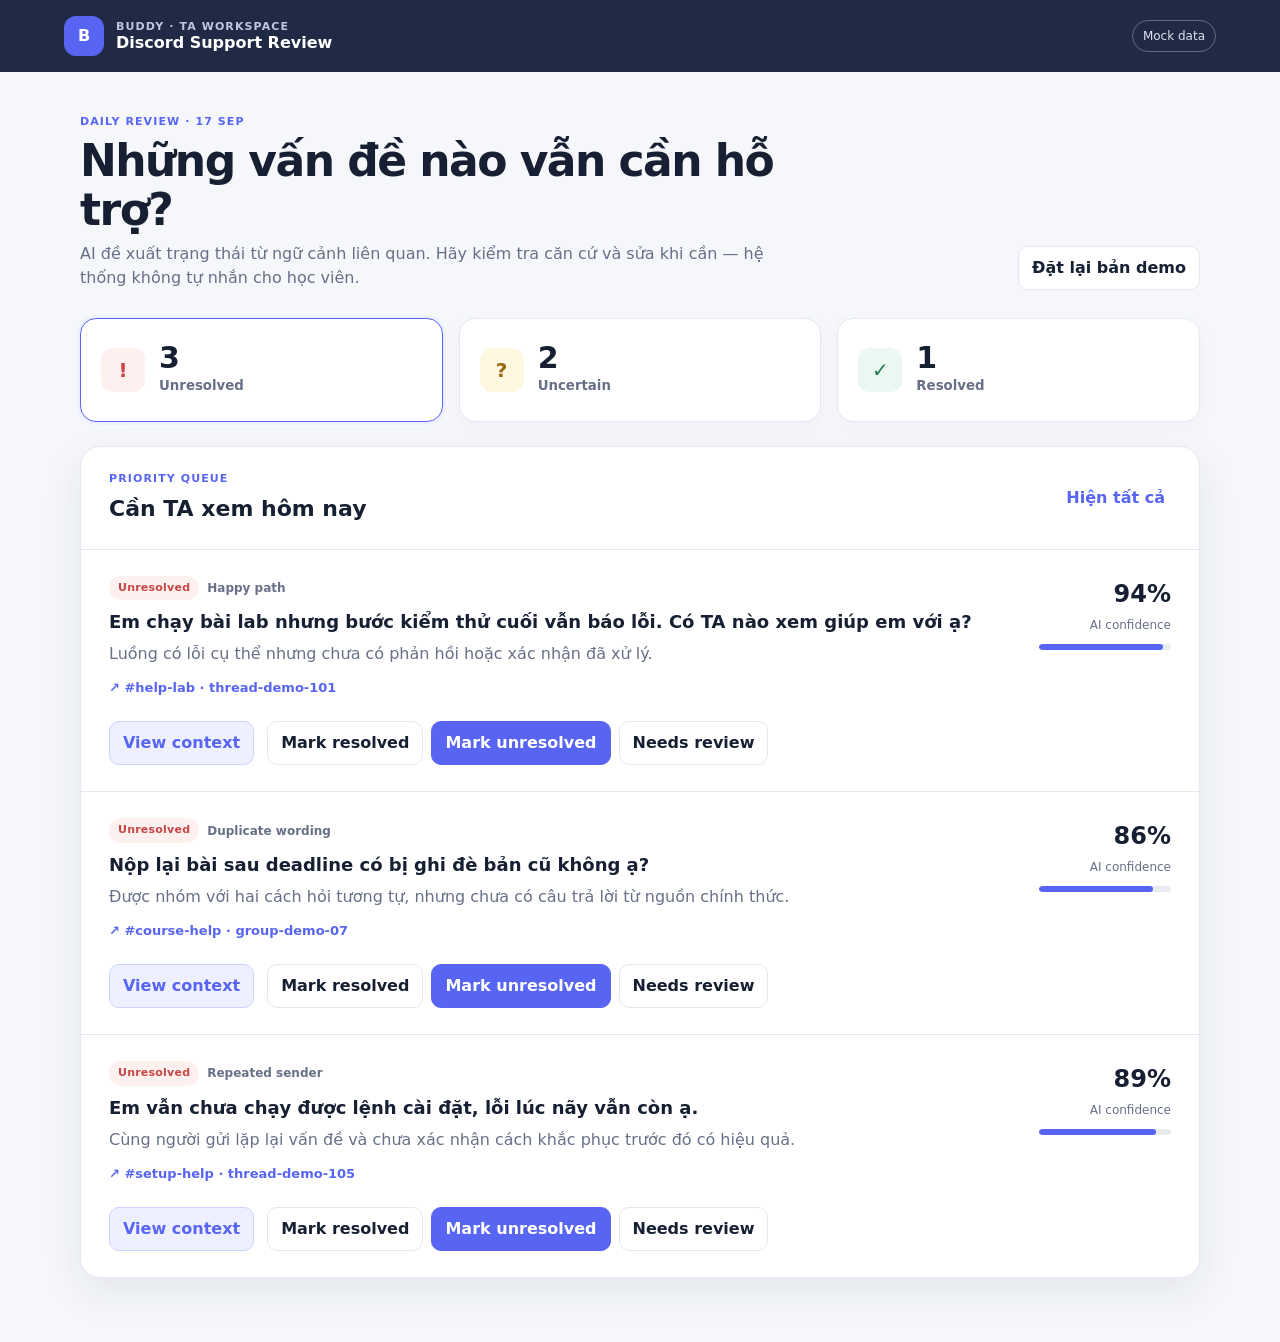
==== codebase/prototype/index.html @ 5cb0450c "feat: add Vietnamese CP1 docs and clickable CP2 prototype" ====
<!doctype html>
<html lang="vi">
<head>
  <meta charset="utf-8">
  <meta name="viewport" content="width=device-width, initial-scale=1">
  <meta name="description" content="Clickable CP2 mock for TA Discord support review using synthetic data only.">
  <title>Discord Support Review</title>
  <link rel="stylesheet" href="style.css">
</head>
<body>
  <header class="topbar">
    <div class="brand-mark" aria-hidden="true">B</div>
    <div class="brand-copy">
      <span class="eyebrow">Buddy · TA workspace</span>
      <strong>Discord Support Review</strong>
    </div>
    <div class="mock-badge">Mock data</div>
  </header>

  <main class="page-shell">
    <section class="hero" aria-labelledby="page-title">
      <div>
        <p class="eyebrow">Daily review · 17 Sep</p>
        <h1 id="page-title">Những vấn đề nào vẫn cần hỗ trợ?</h1>
        <p class="helper">AI đề xuất trạng thái từ ngữ cảnh liên quan. Hãy kiểm tra căn cứ và sửa khi cần — hệ thống không tự nhắn cho học viên.</p>
      </div>
      <button class="secondary-button" id="reset-button" type="button">Đặt lại bản demo</button>
    </section>

    <section class="summary-grid" aria-label="Status summary">
      <button class="summary-card unresolved active" type="button" data-filter="unresolved" aria-pressed="true">
        <span class="summary-icon" aria-hidden="true">!</span>
        <span><strong id="unresolved-count">0</strong><small>Unresolved</small></span>
      </button>
      <button class="summary-card uncertain" type="button" data-filter="uncertain" aria-pressed="false">
        <span class="summary-icon" aria-hidden="true">?</span>
        <span><strong id="uncertain-count">0</strong><small>Uncertain</small></span>
      </button>
      <button class="summary-card resolved" type="button" data-filter="resolved" aria-pressed="false">
        <span class="summary-icon" aria-hidden="true">✓</span>
        <span><strong id="resolved-count">0</strong><small>Resolved</small></span>
      </button>
    </section>

    <section class="review-panel" aria-labelledby="review-title">
      <div class="panel-heading">
        <div>
          <p class="eyebrow">Priority queue</p>
          <h2 id="review-title">Cần TA xem hôm nay</h2>
        </div>
        <button class="text-button" id="show-all-button" type="button">Hiện tất cả</button>
      </div>
      <div id="question-list" class="question-list" aria-live="polite"></div>
      <div id="empty-state" class="empty-state" hidden>
        <span aria-hidden="true">✓</span>
        <h3>Không có mục nào ở trạng thái này</h3>
        <p>Chọn “Hiện tất cả” để xem toàn bộ bản demo.</p>
      </div>
    </section>
  </main>

  <div class="toast" id="toast" role="status" aria-live="polite"></div>

  <dialog id="context-dialog" aria-labelledby="dialog-title">
    <div class="dialog-header">
      <div>
        <p class="eyebrow">Related context · synthetic</p>
        <h2 id="dialog-title">Ngữ cảnh liên quan</h2>
      </div>
      <button class="icon-button" id="close-dialog" type="button" aria-label="Đóng">×</button>
    </div>
    <div id="dialog-content"></div>
    <div class="dialog-footer">
      <p>Chỉ mở luồng gốc để TA phản hồi thủ công.</p>
      <button class="primary-button" id="open-source-button" type="button">Mở luồng gốc (demo)</button>
    </div>
  </dialog>

  <script src="script.js"></script>
</body>
</html>
---- codebase/prototype/style.css ----
:root {
  color-scheme: light;
  --ink: #172033;
  --muted: #687087;
  --line: #e5e8f0;
  --surface: #ffffff;
  --canvas: #f5f7fb;
  --navy: #202a44;
  --indigo: #5865f2;
  --indigo-soft: #eef0ff;
  --red: #c74646;
  --red-soft: #fff0f0;
  --amber: #9a6814;
  --amber-soft: #fff7df;
  --green: #237a57;
  --green-soft: #eaf8f1;
  --shadow: 0 14px 40px rgba(31, 42, 68, 0.08);
}

* { box-sizing: border-box; }

body {
  margin: 0;
  min-width: 320px;
  background: var(--canvas);
  color: var(--ink);
  font-family: Inter, ui-sans-serif, system-ui, -apple-system, BlinkMacSystemFont, "Segoe UI", sans-serif;
  line-height: 1.5;
}

button { font: inherit; }
button:focus-visible, a:focus-visible { outline: 3px solid rgba(88, 101, 242, 0.35); outline-offset: 2px; }

.topbar {
  min-height: 72px;
  display: flex;
  align-items: center;
  gap: 12px;
  padding: 0 5vw;
  color: white;
  background: var(--navy);
}

.brand-mark {
  display: grid;
  place-items: center;
  width: 40px;
  height: 40px;
  border-radius: 12px;
  background: var(--indigo);
  font-weight: 800;
}

.brand-copy { display: flex; flex-direction: column; line-height: 1.2; }
.brand-copy .eyebrow { color: #bfc6df; }
.mock-badge { margin-left: auto; padding: 6px 10px; border: 1px solid #606a87; border-radius: 999px; color: #dfe3f2; font-size: 12px; }

.page-shell { width: min(1120px, 90vw); margin: 0 auto; padding: 42px 0 64px; }
.hero { display: flex; justify-content: space-between; align-items: flex-end; gap: 24px; margin-bottom: 28px; }
.hero h1 { max-width: 720px; margin: 5px 0 8px; font-size: clamp(28px, 4vw, 44px); line-height: 1.12; letter-spacing: -0.035em; }
.helper { max-width: 720px; margin: 0; color: var(--muted); }
.eyebrow { margin: 0; color: var(--indigo); font-size: 11px; font-weight: 800; letter-spacing: 0.1em; text-transform: uppercase; }

.summary-grid { display: grid; grid-template-columns: repeat(3, 1fr); gap: 16px; margin-bottom: 24px; }
.summary-card {
  display: flex;
  align-items: center;
  gap: 14px;
  min-height: 104px;
  padding: 20px;
  border: 1px solid var(--line);
  border-radius: 16px;
  background: var(--surface);
  color: var(--ink);
  text-align: left;
  cursor: pointer;
  box-shadow: 0 4px 18px rgba(31, 42, 68, 0.03);
  transition: transform 160ms ease, box-shadow 160ms ease, border-color 160ms ease;
}
.summary-card:hover { transform: translateY(-2px); box-shadow: var(--shadow); }
.summary-card.active { border-color: var(--indigo); box-shadow: 0 0 0 3px var(--indigo-soft); }
.summary-card strong { display: block; font-size: 30px; line-height: 1; }
.summary-card small { color: var(--muted); font-weight: 700; }
.summary-icon { display: grid; place-items: center; width: 44px; height: 44px; border-radius: 12px; font-size: 20px; font-weight: 900; }
.unresolved .summary-icon { color: var(--red); background: var(--red-soft); }
.uncertain .summary-icon { color: var(--amber); background: var(--amber-soft); }
.resolved .summary-icon { color: var(--green); background: var(--green-soft); }

.review-panel { overflow: hidden; border: 1px solid var(--line); border-radius: 20px; background: var(--surface); box-shadow: var(--shadow); }
.panel-heading { display: flex; justify-content: space-between; align-items: center; padding: 24px 28px; border-bottom: 1px solid var(--line); }
.panel-heading h2 { margin: 4px 0 0; font-size: 22px; }
.text-button { border: 0; background: transparent; color: var(--indigo); font-weight: 750; cursor: pointer; }
.question-list { display: grid; }
.question-card { display: grid; grid-template-columns: minmax(0, 1fr) auto; gap: 20px; padding: 26px 28px; border-bottom: 1px solid var(--line); }
.question-card:last-child { border-bottom: 0; }
.card-topline { display: flex; flex-wrap: wrap; align-items: center; gap: 8px; margin-bottom: 10px; }
.case-tag { color: var(--muted); font-size: 12px; font-weight: 750; }
.status-pill, .human-pill { display: inline-flex; align-items: center; padding: 4px 9px; border-radius: 999px; font-size: 11px; font-weight: 850; letter-spacing: 0.02em; }
.status-pill.resolved { color: var(--green); background: var(--green-soft); }
.status-pill.unresolved { color: var(--red); background: var(--red-soft); }
.status-pill.uncertain { color: var(--amber); background: var(--amber-soft); }
.human-pill { color: #3f4c78; background: #edf0f7; }
.question-card h3 { margin: 0 0 8px; font-size: 18px; line-height: 1.35; }
.reason { margin: 0; color: var(--muted); }
.uncertain-note { margin: 12px 0 0; padding: 10px 12px; border-left: 3px solid #e5aa3f; border-radius: 4px; background: var(--amber-soft); color: #71501a; font-size: 13px; font-weight: 650; }
.source-link { display: inline-flex; gap: 6px; align-items: center; margin-top: 12px; color: var(--indigo); font-size: 13px; font-weight: 750; text-decoration: none; }
.confidence { min-width: 132px; text-align: right; }
.confidence strong { display: block; font-size: 24px; }
.confidence span { color: var(--muted); font-size: 12px; }
.confidence-bar { width: 132px; height: 6px; margin-top: 8px; overflow: hidden; border-radius: 99px; background: #e9ebf2; }
.confidence-bar i { display: block; height: 100%; border-radius: inherit; background: var(--indigo); }
.actions { grid-column: 1 / -1; display: flex; flex-wrap: wrap; gap: 8px; padding-top: 2px; }
.action-button, .primary-button, .secondary-button { border-radius: 10px; padding: 9px 13px; font-weight: 750; cursor: pointer; transition: background 150ms ease, border-color 150ms ease; }
.action-button, .secondary-button { border: 1px solid var(--line); background: white; color: var(--ink); }
.action-button:hover, .secondary-button:hover { border-color: #bbc1d0; background: #f8f9fc; }
.action-button.context { margin-right: 5px; color: var(--indigo); border-color: #cdd2ff; background: var(--indigo-soft); }
.action-button[aria-pressed="true"] { color: white; border-color: var(--indigo); background: var(--indigo); }
.primary-button { border: 1px solid var(--indigo); background: var(--indigo); color: white; }
.empty-state { padding: 55px 24px; text-align: center; color: var(--muted); }
.empty-state span { display: inline-grid; place-items: center; width: 48px; height: 48px; border-radius: 50%; background: var(--green-soft); color: var(--green); font-weight: 900; }
.empty-state h3 { margin-bottom: 4px; color: var(--ink); }
.empty-state p { margin: 0; }

dialog { width: min(680px, calc(100vw - 32px)); max-height: 86vh; padding: 0; border: 0; border-radius: 18px; color: var(--ink); box-shadow: 0 30px 100px rgba(18, 27, 52, 0.3); }
dialog::backdrop { background: rgba(19, 28, 50, 0.58); backdrop-filter: blur(3px); }
.dialog-header, .dialog-footer { display: flex; align-items: center; justify-content: space-between; gap: 18px; padding: 20px 24px; }
.dialog-header { border-bottom: 1px solid var(--line); }
.dialog-header h2 { margin: 3px 0 0; }
.dialog-footer { border-top: 1px solid var(--line); }
.dialog-footer p { margin: 0; color: var(--muted); font-size: 13px; }
.icon-button { border: 0; background: transparent; color: var(--muted); font-size: 30px; cursor: pointer; }
#dialog-content { padding: 22px 24px; }
.context-summary { padding: 12px 14px; border-radius: 10px; background: #f4f5f9; color: var(--muted); }
.message { max-width: 84%; margin-top: 14px; padding: 12px 14px; border-radius: 14px 14px 14px 3px; background: #f0f2f7; }
.message.related { margin-left: auto; border-radius: 14px 14px 3px 14px; background: var(--indigo-soft); }
.message strong { display: block; margin-bottom: 3px; font-size: 12px; }
.message p { margin: 0; }

.toast { position: fixed; right: 24px; bottom: 24px; z-index: 10; max-width: 360px; padding: 12px 16px; border-radius: 10px; background: var(--navy); color: white; opacity: 0; transform: translateY(12px); pointer-events: none; transition: opacity 180ms ease, transform 180ms ease; box-shadow: var(--shadow); }
.toast.visible { opacity: 1; transform: translateY(0); }

@media (max-width: 720px) {
  .page-shell { width: min(94vw, 1120px); padding-top: 28px; }
  .hero { align-items: flex-start; flex-direction: column; }
  .summary-grid { grid-template-columns: 1fr; }
  .summary-card { min-height: 84px; }
  .question-card { grid-template-columns: 1fr; padding: 22px 20px; }
  .confidence { text-align: left; }
  .panel-heading { padding: 20px; }
  .dialog-footer { align-items: stretch; flex-direction: column; }
}

@media (prefers-reduced-motion: reduce) {
  *, *::before, *::after { scroll-behavior: auto !important; transition: none !important; }
}
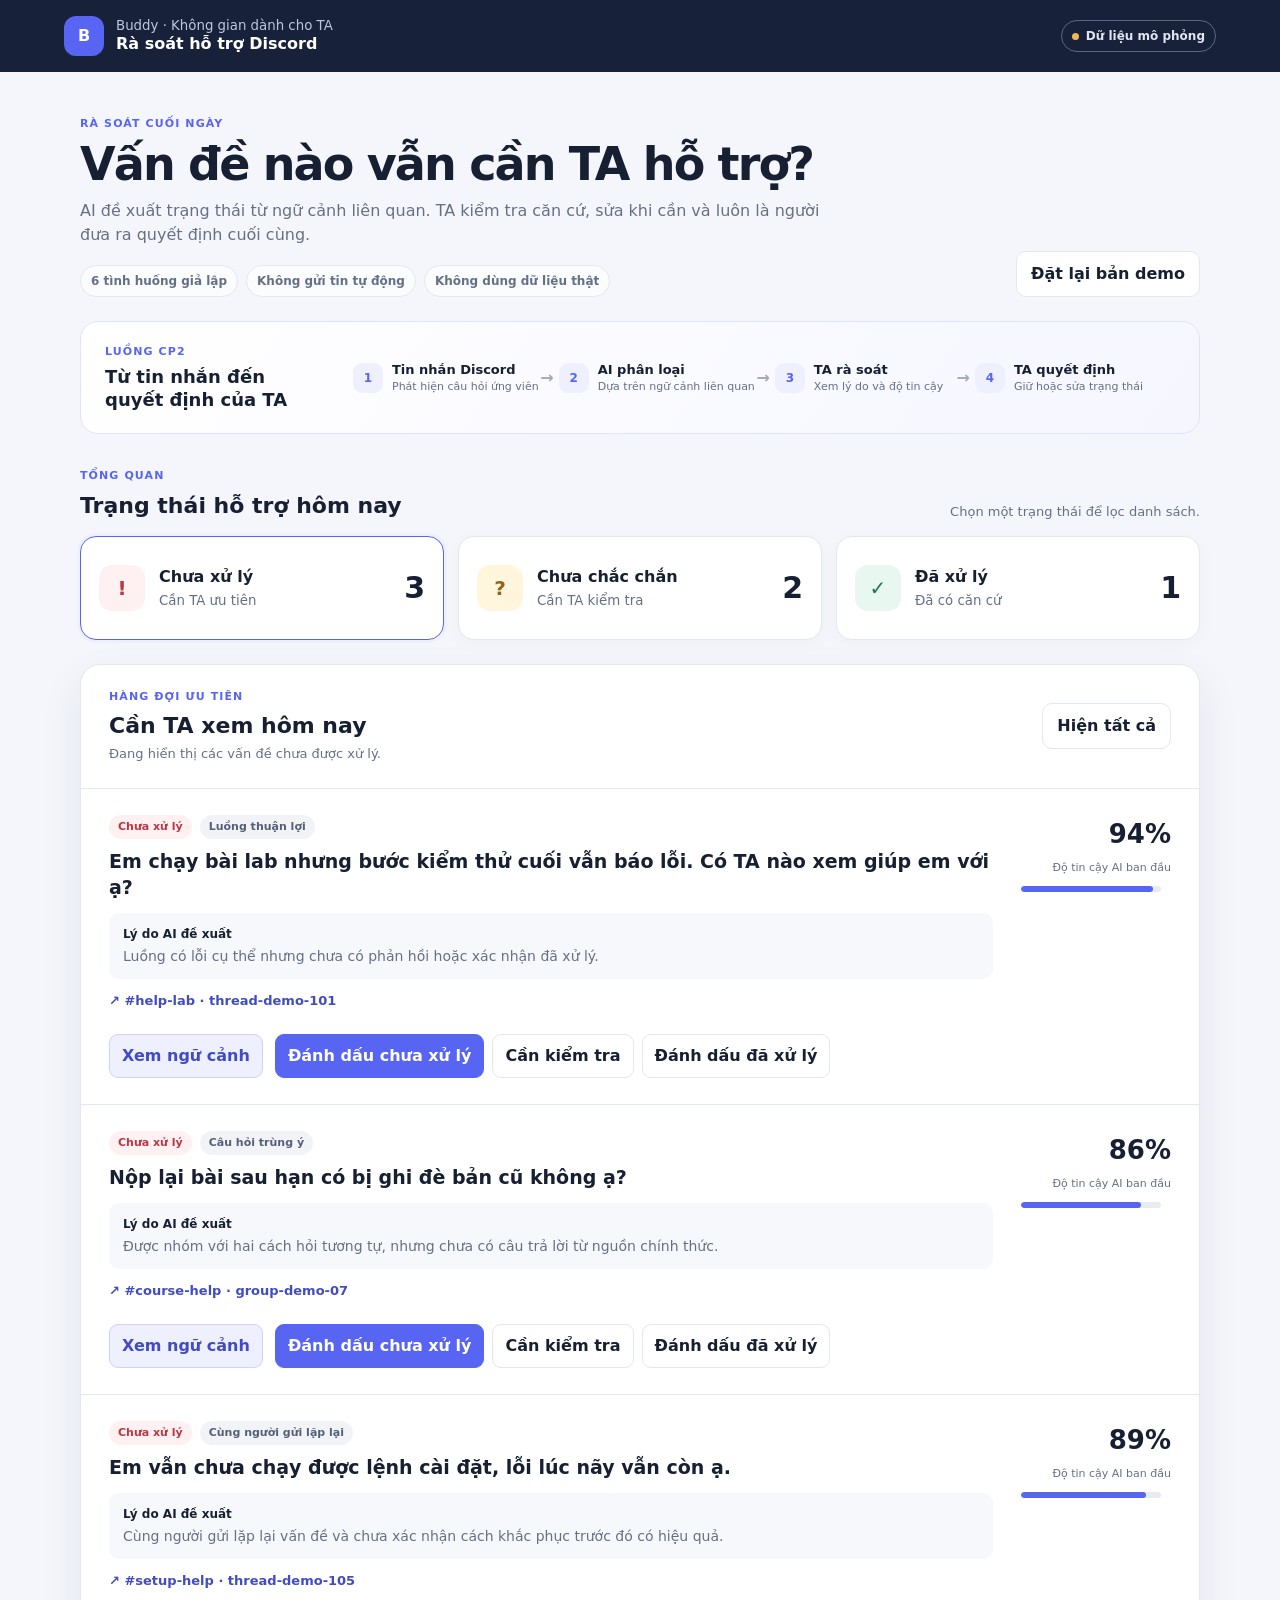
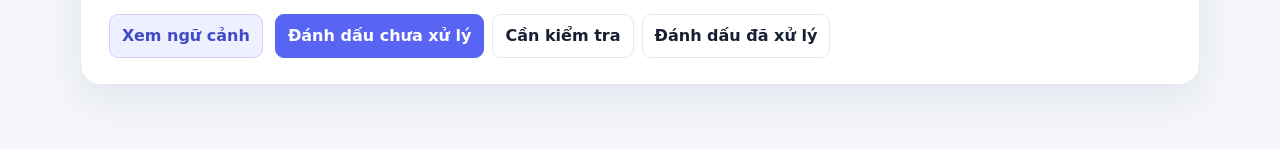
==== commit 49b6e6bd: "refactor: polish CP2 review UI and simplify interactions" ====
--- a/codebase/prototype/index.html
+++ b/codebase/prototype/index.html
@@ -3,58 +3,77 @@
 <head>
   <meta charset="utf-8">
   <meta name="viewport" content="width=device-width, initial-scale=1">
-  <meta name="description" content="Clickable CP2 mock for TA Discord support review using synthetic data only.">
-  <title>Discord Support Review</title>
+  <meta name="description" content="Bản mẫu CP2 giúp TA rà soát vấn đề hỗ trợ trên Discord bằng dữ liệu giả lập.">
+  <title>Buddy — Rà soát hỗ trợ Discord</title>
   <link rel="stylesheet" href="style.css">
 </head>
 <body>
   <header class="topbar">
-    <div class="brand-mark" aria-hidden="true">B</div>
-    <div class="brand-copy">
-      <span class="eyebrow">Buddy · TA workspace</span>
-      <strong>Discord Support Review</strong>
-    </div>
-    <div class="mock-badge">Mock data</div>
+    <a class="brand" href="#main-content" aria-label="Buddy — về nội dung chính">
+      <span class="brand-mark" aria-hidden="true">B</span>
+      <span class="brand-copy">
+        <small>Buddy · Không gian dành cho TA</small>
+        <strong>Rà soát hỗ trợ Discord</strong>
+      </span>
+    </a>
+    <span class="mock-badge"><i aria-hidden="true"></i>Dữ liệu mô phỏng</span>
   </header>
 
-  <main class="page-shell">
+  <main class="page-shell" id="main-content">
     <section class="hero" aria-labelledby="page-title">
       <div>
-        <p class="eyebrow">Daily review · 17 Sep</p>
-        <h1 id="page-title">Những vấn đề nào vẫn cần hỗ trợ?</h1>
-        <p class="helper">AI đề xuất trạng thái từ ngữ cảnh liên quan. Hãy kiểm tra căn cứ và sửa khi cần — hệ thống không tự nhắn cho học viên.</p>
+        <p class="eyebrow">Rà soát cuối ngày</p>
+        <h1 id="page-title">Vấn đề nào vẫn cần TA hỗ trợ?</h1>
+        <p class="helper">AI đề xuất trạng thái từ ngữ cảnh liên quan. TA kiểm tra căn cứ, sửa khi cần và luôn là người đưa ra quyết định cuối cùng.</p>
+        <div class="hero-meta" aria-label="Thông tin bản demo">
+          <span>6 tình huống giả lập</span>
+          <span>Không gửi tin tự động</span>
+          <span>Không dùng dữ liệu thật</span>
+        </div>
       </div>
-      <button class="secondary-button" id="reset-button" type="button">Đặt lại bản demo</button>
+      <button class="button button-secondary" id="reset-button" type="button" data-action="reset">Đặt lại bản demo</button>
     </section>
 
-    <section class="summary-grid" aria-label="Status summary">
-      <button class="summary-card unresolved active" type="button" data-filter="unresolved" aria-pressed="true">
-        <span class="summary-icon" aria-hidden="true">!</span>
-        <span><strong id="unresolved-count">0</strong><small>Unresolved</small></span>
-      </button>
-      <button class="summary-card uncertain" type="button" data-filter="uncertain" aria-pressed="false">
-        <span class="summary-icon" aria-hidden="true">?</span>
-        <span><strong id="uncertain-count">0</strong><small>Uncertain</small></span>
-      </button>
-      <button class="summary-card resolved" type="button" data-filter="resolved" aria-pressed="false">
-        <span class="summary-icon" aria-hidden="true">✓</span>
-        <span><strong id="resolved-count">0</strong><small>Resolved</small></span>
-      </button>
+    <section class="flow-card" aria-labelledby="flow-title">
+      <div class="flow-heading">
+        <p class="eyebrow">Luồng CP2</p>
+        <h2 id="flow-title">Từ tin nhắn đến quyết định của TA</h2>
+      </div>
+      <ol class="flow-steps">
+        <li><span>1</span><div><strong>Tin nhắn Discord</strong><small>Phát hiện câu hỏi ứng viên</small></div></li>
+        <li><span>2</span><div><strong>AI phân loại</strong><small>Dựa trên ngữ cảnh liên quan</small></div></li>
+        <li><span>3</span><div><strong>TA rà soát</strong><small>Xem lý do và độ tin cậy</small></div></li>
+        <li><span>4</span><div><strong>TA quyết định</strong><small>Giữ hoặc sửa trạng thái</small></div></li>
+      </ol>
+    </section>
+
+    <section class="summary-section" aria-labelledby="summary-title">
+      <div class="section-heading">
+        <div>
+          <p class="eyebrow">Tổng quan</p>
+          <h2 id="summary-title">Trạng thái hỗ trợ hôm nay</h2>
+        </div>
+        <p>Chọn một trạng thái để lọc danh sách.</p>
+      </div>
+      <div class="summary-grid" id="summary-grid"></div>
     </section>
 
     <section class="review-panel" aria-labelledby="review-title">
       <div class="panel-heading">
         <div>
-          <p class="eyebrow">Priority queue</p>
+          <p class="eyebrow">Hàng đợi ưu tiên</p>
           <h2 id="review-title">Cần TA xem hôm nay</h2>
+          <p id="filter-description">Đang hiển thị các vấn đề chưa được xử lý.</p>
         </div>
-        <button class="text-button" id="show-all-button" type="button">Hiện tất cả</button>
+        <button class="button button-quiet" id="show-all-button" type="button" data-action="show-all">Hiện tất cả</button>
       </div>
+
       <div id="question-list" class="question-list" aria-live="polite"></div>
+
       <div id="empty-state" class="empty-state" hidden>
         <span aria-hidden="true">✓</span>
         <h3>Không có mục nào ở trạng thái này</h3>
-        <p>Chọn “Hiện tất cả” để xem toàn bộ bản demo.</p>
+        <p>Chọn “Hiện tất cả” để xem toàn bộ tình huống.</p>
       </div>
     </section>
   </main>
@@ -64,19 +83,18 @@
   <dialog id="context-dialog" aria-labelledby="dialog-title">
     <div class="dialog-header">
       <div>
-        <p class="eyebrow">Related context · synthetic</p>
-        <h2 id="dialog-title">Ngữ cảnh liên quan</h2>
+        <p class="eyebrow">Ngữ cảnh liên quan · dữ liệu giả lập</p>
+        <h2 id="dialog-title">Chi tiết tình huống</h2>
       </div>
-      <button class="icon-button" id="close-dialog" type="button" aria-label="Đóng">×</button>
+      <button class="icon-button" id="close-dialog" type="button" aria-label="Đóng hộp thoại">×</button>
     </div>
     <div id="dialog-content"></div>
     <div class="dialog-footer">
-      <p>Chỉ mở luồng gốc để TA phản hồi thủ công.</p>
-      <button class="primary-button" id="open-source-button" type="button">Mở luồng gốc (demo)</button>
+      <p>Hệ thống chỉ điều hướng; TA tự phản hồi trong luồng gốc.</p>
+      <button class="button button-primary" id="open-source-button" type="button">Mở luồng gốc (mô phỏng)</button>
     </div>
   </dialog>
 
   <script src="script.js"></script>
 </body>
 </html>
-
--- a/codebase/prototype/style.css
+++ b/codebase/prototype/style.css
@@ -1,23 +1,26 @@
 :root {
   color-scheme: light;
   --ink: #172033;
-  --muted: #687087;
-  --line: #e5e8f0;
+  --muted: #667085;
+  --line: #e3e7ef;
   --surface: #ffffff;
-  --canvas: #f5f7fb;
-  --navy: #202a44;
+  --canvas: #f4f6fb;
+  --navy: #18213a;
   --indigo: #5865f2;
+  --indigo-dark: #414cc4;
   --indigo-soft: #eef0ff;
-  --red: #c74646;
-  --red-soft: #fff0f0;
-  --amber: #9a6814;
-  --amber-soft: #fff7df;
-  --green: #237a57;
-  --green-soft: #eaf8f1;
-  --shadow: 0 14px 40px rgba(31, 42, 68, 0.08);
+  --red: #b93845;
+  --red-soft: #fff0f1;
+  --amber: #936515;
+  --amber-soft: #fff6dd;
+  --green: #1f7654;
+  --green-soft: #e8f7ef;
+  --shadow: 0 16px 42px rgba(31, 42, 68, 0.08);
 }
 
 * { box-sizing: border-box; }
+
+html { scroll-behavior: smooth; }
 
 body {
   margin: 0;
@@ -29,99 +32,109 @@
 }
 
 button { font: inherit; }
-button:focus-visible, a:focus-visible { outline: 3px solid rgba(88, 101, 242, 0.35); outline-offset: 2px; }
+button, a { -webkit-tap-highlight-color: transparent; }
+button:focus-visible, a:focus-visible { outline: 3px solid rgba(88, 101, 242, 0.35); outline-offset: 3px; }
 
 .topbar {
   min-height: 72px;
   display: flex;
   align-items: center;
-  gap: 12px;
-  padding: 0 5vw;
+  justify-content: space-between;
+  gap: 20px;
+  padding: 0 max(5vw, 24px);
+  background: var(--navy);
   color: white;
-  background: var(--navy);
 }
 
-.brand-mark {
-  display: grid;
-  place-items: center;
-  width: 40px;
-  height: 40px;
-  border-radius: 12px;
-  background: var(--indigo);
-  font-weight: 800;
-}
+.brand { display: flex; align-items: center; gap: 12px; color: inherit; text-decoration: none; }
+.brand-mark { display: grid; place-items: center; width: 40px; height: 40px; border-radius: 12px; background: var(--indigo); font-weight: 850; }
+.brand-copy { display: flex; flex-direction: column; line-height: 1.2; }
+.brand-copy small { color: #bfc7dd; }
+.mock-badge { display: inline-flex; align-items: center; gap: 7px; padding: 6px 10px; border: 1px solid #5d6784; border-radius: 999px; color: #e1e5f2; font-size: 12px; font-weight: 700; }
+.mock-badge i { width: 7px; height: 7px; border-radius: 50%; background: #f0b84f; }
 
-.brand-copy { display: flex; flex-direction: column; line-height: 1.2; }
-.brand-copy .eyebrow { color: #bfc6df; }
-.mock-badge { margin-left: auto; padding: 6px 10px; border: 1px solid #606a87; border-radius: 999px; color: #dfe3f2; font-size: 12px; }
+.page-shell { width: min(1120px, 90vw); margin: 0 auto; padding: 44px 0 64px; }
+.hero { display: flex; align-items: flex-end; justify-content: space-between; gap: 28px; margin-bottom: 24px; }
+.hero h1 { max-width: 760px; margin: 6px 0 10px; font-size: clamp(30px, 4vw, 46px); line-height: 1.1; letter-spacing: -0.04em; }
+.helper { max-width: 760px; margin: 0; color: var(--muted); font-size: 16px; }
+.hero-meta { display: flex; flex-wrap: wrap; gap: 8px; margin-top: 18px; }
+.hero-meta span { padding: 6px 10px; border: 1px solid var(--line); border-radius: 999px; background: rgba(255, 255, 255, 0.7); color: var(--muted); font-size: 12px; font-weight: 700; }
+.eyebrow { margin: 0; color: var(--indigo); font-size: 11px; font-weight: 850; letter-spacing: 0.1em; text-transform: uppercase; }
 
-.page-shell { width: min(1120px, 90vw); margin: 0 auto; padding: 42px 0 64px; }
-.hero { display: flex; justify-content: space-between; align-items: flex-end; gap: 24px; margin-bottom: 28px; }
-.hero h1 { max-width: 720px; margin: 5px 0 8px; font-size: clamp(28px, 4vw, 44px); line-height: 1.12; letter-spacing: -0.035em; }
-.helper { max-width: 720px; margin: 0; color: var(--muted); }
-.eyebrow { margin: 0; color: var(--indigo); font-size: 11px; font-weight: 800; letter-spacing: 0.1em; text-transform: uppercase; }
+.button { border-radius: 10px; padding: 10px 14px; font-weight: 750; cursor: pointer; transition: border-color 150ms ease, background 150ms ease, transform 150ms ease; }
+.button:hover { transform: translateY(-1px); }
+.button-primary { border: 1px solid var(--indigo); background: var(--indigo); color: white; }
+.button-primary:hover { background: var(--indigo-dark); }
+.button-secondary, .button-quiet { border: 1px solid var(--line); background: white; color: var(--ink); }
+.button-secondary:hover, .button-quiet:hover { border-color: #b9c0d0; background: #fafbfe; }
+.button-quiet.active { border-color: var(--indigo); background: var(--indigo-soft); color: var(--indigo-dark); }
 
-.summary-grid { display: grid; grid-template-columns: repeat(3, 1fr); gap: 16px; margin-bottom: 24px; }
-.summary-card {
-  display: flex;
-  align-items: center;
-  gap: 14px;
-  min-height: 104px;
-  padding: 20px;
-  border: 1px solid var(--line);
-  border-radius: 16px;
-  background: var(--surface);
-  color: var(--ink);
-  text-align: left;
-  cursor: pointer;
-  box-shadow: 0 4px 18px rgba(31, 42, 68, 0.03);
-  transition: transform 160ms ease, box-shadow 160ms ease, border-color 160ms ease;
-}
+.flow-card { display: grid; grid-template-columns: 220px 1fr; gap: 28px; margin-bottom: 34px; padding: 22px 24px; border: 1px solid #dfe3ff; border-radius: 18px; background: linear-gradient(125deg, #fff 0%, #f5f6ff 100%); }
+.flow-heading h2 { margin: 4px 0 0; font-size: 18px; line-height: 1.3; }
+.flow-steps { display: grid; grid-template-columns: repeat(4, 1fr); gap: 0; margin: 0; padding: 0; list-style: none; }
+.flow-steps li { position: relative; display: flex; align-items: center; gap: 9px; padding-right: 20px; }
+.flow-steps li:not(:last-child)::after { content: "→"; position: absolute; right: 5px; color: #a1a8bc; font-weight: 800; }
+.flow-steps li > span { display: grid; flex: 0 0 30px; place-items: center; width: 30px; height: 30px; border-radius: 9px; background: var(--indigo-soft); color: var(--indigo); font-size: 12px; font-weight: 850; }
+.flow-steps div { min-width: 0; }
+.flow-steps strong, .flow-steps small { display: block; }
+.flow-steps strong { font-size: 13px; }
+.flow-steps small { overflow: hidden; color: var(--muted); font-size: 11px; text-overflow: ellipsis; white-space: nowrap; }
+
+.summary-section { margin-bottom: 24px; }
+.section-heading { display: flex; align-items: flex-end; justify-content: space-between; gap: 20px; margin-bottom: 14px; }
+.section-heading h2 { margin: 4px 0 0; font-size: 22px; }
+.section-heading > p { margin: 0; color: var(--muted); font-size: 13px; }
+.summary-grid { display: grid; grid-template-columns: repeat(3, 1fr); gap: 14px; }
+.summary-card { display: grid; grid-template-columns: 46px 1fr auto; align-items: center; gap: 14px; min-height: 104px; padding: 18px; border: 1px solid var(--line); border-radius: 16px; background: var(--surface); color: var(--ink); text-align: left; cursor: pointer; box-shadow: 0 4px 18px rgba(31, 42, 68, 0.03); transition: transform 160ms ease, box-shadow 160ms ease, border-color 160ms ease; }
 .summary-card:hover { transform: translateY(-2px); box-shadow: var(--shadow); }
 .summary-card.active { border-color: var(--indigo); box-shadow: 0 0 0 3px var(--indigo-soft); }
-.summary-card strong { display: block; font-size: 30px; line-height: 1; }
-.summary-card small { color: var(--muted); font-weight: 700; }
-.summary-icon { display: grid; place-items: center; width: 44px; height: 44px; border-radius: 12px; font-size: 20px; font-weight: 900; }
-.unresolved .summary-icon { color: var(--red); background: var(--red-soft); }
-.uncertain .summary-icon { color: var(--amber); background: var(--amber-soft); }
-.resolved .summary-icon { color: var(--green); background: var(--green-soft); }
+.summary-icon { display: grid; place-items: center; width: 46px; height: 46px; border-radius: 13px; font-size: 20px; font-weight: 900; }
+.summary-copy strong, .summary-copy small { display: block; }
+.summary-copy strong { margin-bottom: 2px; }
+.summary-copy small { color: var(--muted); }
+.summary-count { font-size: 30px; font-weight: 850; line-height: 1; }
+.status-unresolved .summary-icon { color: var(--red); background: var(--red-soft); }
+.status-uncertain .summary-icon { color: var(--amber); background: var(--amber-soft); }
+.status-resolved .summary-icon { color: var(--green); background: var(--green-soft); }
 
 .review-panel { overflow: hidden; border: 1px solid var(--line); border-radius: 20px; background: var(--surface); box-shadow: var(--shadow); }
-.panel-heading { display: flex; justify-content: space-between; align-items: center; padding: 24px 28px; border-bottom: 1px solid var(--line); }
-.panel-heading h2 { margin: 4px 0 0; font-size: 22px; }
-.text-button { border: 0; background: transparent; color: var(--indigo); font-weight: 750; cursor: pointer; }
+.panel-heading { display: flex; align-items: center; justify-content: space-between; gap: 24px; padding: 24px 28px; border-bottom: 1px solid var(--line); }
+.panel-heading h2 { margin: 4px 0 2px; font-size: 22px; }
+.panel-heading p:last-child { margin: 0; color: var(--muted); font-size: 13px; }
 .question-list { display: grid; }
-.question-card { display: grid; grid-template-columns: minmax(0, 1fr) auto; gap: 20px; padding: 26px 28px; border-bottom: 1px solid var(--line); }
+.question-card { display: grid; grid-template-columns: minmax(0, 1fr) 150px; gap: 20px 28px; padding: 26px 28px; border-bottom: 1px solid var(--line); }
 .question-card:last-child { border-bottom: 0; }
 .card-topline { display: flex; flex-wrap: wrap; align-items: center; gap: 8px; margin-bottom: 10px; }
-.case-tag { color: var(--muted); font-size: 12px; font-weight: 750; }
-.status-pill, .human-pill { display: inline-flex; align-items: center; padding: 4px 9px; border-radius: 999px; font-size: 11px; font-weight: 850; letter-spacing: 0.02em; }
+.status-pill, .case-tag, .human-pill { display: inline-flex; align-items: center; padding: 4px 9px; border-radius: 999px; font-size: 11px; font-weight: 800; }
 .status-pill.resolved { color: var(--green); background: var(--green-soft); }
 .status-pill.unresolved { color: var(--red); background: var(--red-soft); }
 .status-pill.uncertain { color: var(--amber); background: var(--amber-soft); }
-.human-pill { color: #3f4c78; background: #edf0f7; }
-.question-card h3 { margin: 0 0 8px; font-size: 18px; line-height: 1.35; }
-.reason { margin: 0; color: var(--muted); }
-.uncertain-note { margin: 12px 0 0; padding: 10px 12px; border-left: 3px solid #e5aa3f; border-radius: 4px; background: var(--amber-soft); color: #71501a; font-size: 13px; font-weight: 650; }
-.source-link { display: inline-flex; gap: 6px; align-items: center; margin-top: 12px; color: var(--indigo); font-size: 13px; font-weight: 750; text-decoration: none; }
-.confidence { min-width: 132px; text-align: right; }
-.confidence strong { display: block; font-size: 24px; }
-.confidence span { color: var(--muted); font-size: 12px; }
-.confidence-bar { width: 132px; height: 6px; margin-top: 8px; overflow: hidden; border-radius: 99px; background: #e9ebf2; }
-.confidence-bar i { display: block; height: 100%; border-radius: inherit; background: var(--indigo); }
+.case-tag { color: #556078; background: #f1f3f7; }
+.human-pill { color: var(--indigo-dark); background: var(--indigo-soft); }
+.question-card h3 { margin: 0 0 10px; font-size: 19px; line-height: 1.35; }
+.reason-box { margin-top: 12px; padding: 12px 14px; border-radius: 10px; background: #f7f8fb; }
+.reason-box strong { display: block; margin-bottom: 3px; font-size: 12px; }
+.reason-box p { margin: 0; color: var(--muted); font-size: 14px; }
+.uncertain-note, .override-note { margin: 10px 0 0; padding: 10px 12px; border-left: 3px solid #e5aa3f; border-radius: 4px; background: var(--amber-soft); color: #71501a; font-size: 13px; font-weight: 650; }
+.override-note { border-left-color: var(--indigo); background: var(--indigo-soft); color: #38428d; }
+.source-link { display: inline-flex; align-items: center; gap: 6px; margin-top: 12px; color: var(--indigo-dark); font-size: 13px; font-weight: 750; text-decoration: none; }
+.source-link:hover { text-decoration: underline; }
+.confidence { align-self: start; text-align: right; }
+.confidence strong { display: block; font-size: 26px; }
+.confidence span { color: var(--muted); font-size: 11px; }
+.confidence-bar { width: 140px; height: 6px; margin-top: 8px; overflow: hidden; border-radius: 99px; background: #e9ebf2; }
+.confidence-bar i { display: block; width: var(--confidence); height: 100%; border-radius: inherit; background: var(--indigo); }
 .actions { grid-column: 1 / -1; display: flex; flex-wrap: wrap; gap: 8px; padding-top: 2px; }
-.action-button, .primary-button, .secondary-button { border-radius: 10px; padding: 9px 13px; font-weight: 750; cursor: pointer; transition: background 150ms ease, border-color 150ms ease; }
-.action-button, .secondary-button { border: 1px solid var(--line); background: white; color: var(--ink); }
-.action-button:hover, .secondary-button:hover { border-color: #bbc1d0; background: #f8f9fc; }
-.action-button.context { margin-right: 5px; color: var(--indigo); border-color: #cdd2ff; background: var(--indigo-soft); }
-.action-button[aria-pressed="true"] { color: white; border-color: var(--indigo); background: var(--indigo); }
-.primary-button { border: 1px solid var(--indigo); background: var(--indigo); color: white; }
+.action-button { padding: 9px 12px; border: 1px solid var(--line); border-radius: 9px; background: white; color: var(--ink); font-weight: 720; cursor: pointer; }
+.action-button:hover { border-color: #b9c0d0; background: #f8f9fc; }
+.action-button.context { margin-right: 4px; border-color: #cdd2ff; background: var(--indigo-soft); color: var(--indigo-dark); }
+.action-button[aria-pressed="true"] { border-color: var(--indigo); background: var(--indigo); color: white; }
 .empty-state { padding: 55px 24px; text-align: center; color: var(--muted); }
 .empty-state span { display: inline-grid; place-items: center; width: 48px; height: 48px; border-radius: 50%; background: var(--green-soft); color: var(--green); font-weight: 900; }
-.empty-state h3 { margin-bottom: 4px; color: var(--ink); }
+.empty-state h3 { margin: 12px 0 4px; color: var(--ink); }
 .empty-state p { margin: 0; }
 
-dialog { width: min(680px, calc(100vw - 32px)); max-height: 86vh; padding: 0; border: 0; border-radius: 18px; color: var(--ink); box-shadow: 0 30px 100px rgba(18, 27, 52, 0.3); }
+dialog { width: min(700px, calc(100vw - 32px)); max-height: 86vh; padding: 0; border: 0; border-radius: 18px; color: var(--ink); box-shadow: 0 30px 100px rgba(18, 27, 52, 0.3); }
 dialog::backdrop { background: rgba(19, 28, 50, 0.58); backdrop-filter: blur(3px); }
 .dialog-header, .dialog-footer { display: flex; align-items: center; justify-content: space-between; gap: 18px; padding: 20px 24px; }
 .dialog-header { border-bottom: 1px solid var(--line); }
@@ -130,20 +143,32 @@
 .dialog-footer p { margin: 0; color: var(--muted); font-size: 13px; }
 .icon-button { border: 0; background: transparent; color: var(--muted); font-size: 30px; cursor: pointer; }
 #dialog-content { padding: 22px 24px; }
-.context-summary { padding: 12px 14px; border-radius: 10px; background: #f4f5f9; color: var(--muted); }
+.context-summary, .decision-summary { padding: 12px 14px; border-radius: 10px; background: #f4f5f9; color: var(--muted); }
+.decision-summary { display: flex; justify-content: space-between; gap: 14px; margin-bottom: 10px; background: var(--indigo-soft); color: #3f4789; }
 .message { max-width: 84%; margin-top: 14px; padding: 12px 14px; border-radius: 14px 14px 14px 3px; background: #f0f2f7; }
 .message.related { margin-left: auto; border-radius: 14px 14px 3px 14px; background: var(--indigo-soft); }
 .message strong { display: block; margin-bottom: 3px; font-size: 12px; }
 .message p { margin: 0; }
 
-.toast { position: fixed; right: 24px; bottom: 24px; z-index: 10; max-width: 360px; padding: 12px 16px; border-radius: 10px; background: var(--navy); color: white; opacity: 0; transform: translateY(12px); pointer-events: none; transition: opacity 180ms ease, transform 180ms ease; box-shadow: var(--shadow); }
+.toast { position: fixed; right: 24px; bottom: 24px; z-index: 10; max-width: 380px; padding: 12px 16px; border-radius: 10px; background: var(--navy); color: white; opacity: 0; transform: translateY(12px); pointer-events: none; transition: opacity 180ms ease, transform 180ms ease; box-shadow: var(--shadow); }
 .toast.visible { opacity: 1; transform: translateY(0); }
 
+@media (max-width: 900px) {
+  .flow-card { grid-template-columns: 1fr; }
+  .flow-steps { gap: 12px; }
+  .flow-steps li { align-items: flex-start; flex-direction: column; padding-right: 10px; }
+  .flow-steps li:not(:last-child)::after { right: -4px; top: 6px; }
+  .flow-steps small { white-space: normal; }
+}
+
 @media (max-width: 720px) {
+  .topbar { padding: 12px 18px; }
+  .brand-copy small { display: none; }
   .page-shell { width: min(94vw, 1120px); padding-top: 28px; }
-  .hero { align-items: flex-start; flex-direction: column; }
-  .summary-grid { grid-template-columns: 1fr; }
-  .summary-card { min-height: 84px; }
+  .hero, .section-heading, .panel-heading { align-items: flex-start; flex-direction: column; }
+  .summary-grid, .flow-steps { grid-template-columns: 1fr; }
+  .flow-steps li { flex-direction: row; }
+  .flow-steps li:not(:last-child)::after { content: "↓"; right: auto; top: auto; bottom: -15px; left: 11px; }
   .question-card { grid-template-columns: 1fr; padding: 22px 20px; }
   .confidence { text-align: left; }
   .panel-heading { padding: 20px; }
@@ -153,4 +178,3 @@
 @media (prefers-reduced-motion: reduce) {
   *, *::before, *::after { scroll-behavior: auto !important; transition: none !important; }
 }
-
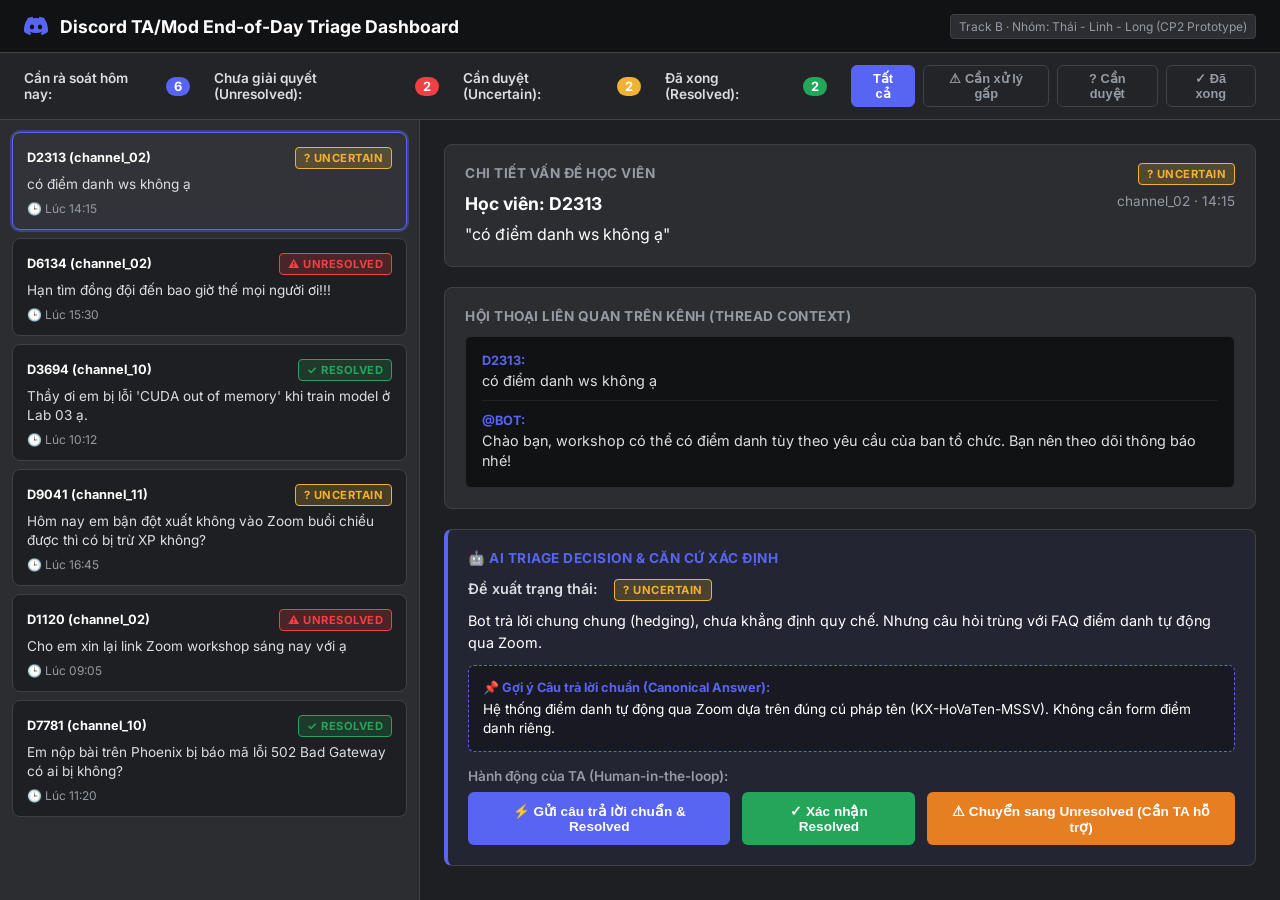
==== commit df42fa07: "wip: save current progress" ====
--- a/codebase/prototype/index.html
+++ b/codebase/prototype/index.html
@@ -1,100 +1,576 @@
-<!doctype html>
+<!DOCTYPE html>
 <html lang="vi">
 <head>
-  <meta charset="utf-8">
-  <meta name="viewport" content="width=device-width, initial-scale=1">
-  <meta name="description" content="Bản mẫu CP2 giúp TA rà soát vấn đề hỗ trợ trên Discord bằng dữ liệu giả lập.">
-  <title>Buddy — Rà soát hỗ trợ Discord</title>
-  <link rel="stylesheet" href="style.css">
+  <meta charset="UTF-8">
+  <meta name="viewport" content="width=device-width, initial-scale=1.0">
+  <title>TA/Mod End-of-Day Triage Dashboard — Discord K4</title>
+  <link href="https://fonts.googleapis.com/css2?family=Inter:wght@400;500;600;700&display=swap" rel="stylesheet">
+  <style>
+    :root {
+      --bg-dark: #1e1f22;
+      --bg-card: #2b2d31;
+      --bg-hover: #35373c;
+      --bg-thread: #111214;
+      --text-main: #dbdee1;
+      --text-muted: #949ba4;
+      --blurple: #5865f2;
+      --green: #23a55a;
+      --red: #f23f43;
+      --yellow: #f0b232;
+      --border: #3f4147;
+    }
+
+    * { box-sizing: border-box; margin: 0; padding: 0; }
+    body {
+      font-family: 'Inter', -apple-system, BlinkMacSystemFont, sans-serif;
+      background: var(--bg-dark);
+      color: var(--text-main);
+      height: 100vh;
+      display: flex;
+      flex-direction: column;
+      overflow: hidden;
+    }
+
+    /* Top Bar */
+    header {
+      background: #111214;
+      border-bottom: 1px solid var(--border);
+      padding: 0.85rem 1.5rem;
+      display: flex;
+      justify-content: space-between;
+      align-items: center;
+    }
+
+    .brand {
+      display: flex;
+      align-items: center;
+      gap: 0.75rem;
+    }
+
+    .brand h1 {
+      font-size: 1.1rem;
+      font-weight: 700;
+      color: #fff;
+    }
+
+    .team-badge {
+      font-size: 0.75rem;
+      color: var(--text-muted);
+      background: var(--bg-card);
+      padding: 4px 8px;
+      border-radius: 4px;
+      border: 1px solid var(--border);
+    }
+
+    /* Summary KPI Bar */
+    .kpi-bar {
+      background: #232428;
+      padding: 0.75rem 1.5rem;
+      display: flex;
+      gap: 1.5rem;
+      align-items: center;
+      border-bottom: 1px solid var(--border);
+    }
+
+    .kpi-item {
+      display: flex;
+      align-items: center;
+      gap: 0.5rem;
+      font-size: 0.85rem;
+      font-weight: 600;
+    }
+
+    .kpi-count {
+      padding: 2px 8px;
+      border-radius: 12px;
+      font-size: 0.8rem;
+      font-weight: 700;
+      color: #fff;
+    }
+
+    .filter-tabs {
+      margin-left: auto;
+      display: flex;
+      gap: 0.5rem;
+    }
+
+    .filter-btn {
+      background: transparent;
+      border: 1px solid var(--border);
+      color: var(--text-muted);
+      padding: 5px 12px;
+      border-radius: 6px;
+      cursor: pointer;
+      font-size: 0.8rem;
+      font-weight: 600;
+      transition: all 0.15s ease;
+    }
+
+    .filter-btn.active, .filter-btn:hover {
+      background: var(--blurple);
+      color: #fff;
+      border-color: var(--blurple);
+    }
+
+    /* Layout */
+    .container {
+      display: grid;
+      grid-template-columns: 420px 1fr;
+      flex: 1;
+      overflow: hidden;
+    }
+
+    /* Left Sidebar: Issue Feed */
+    .issue-feed {
+      background: #2b2d31;
+      border-right: 1px solid var(--border);
+      overflow-y: auto;
+      padding: 0.75rem;
+      display: flex;
+      flex-direction: column;
+      gap: 0.5rem;
+    }
+
+    .issue-card {
+      background: #1e1f22;
+      border: 1px solid var(--border);
+      border-radius: 8px;
+      padding: 0.85rem;
+      cursor: pointer;
+      transition: all 0.15s ease;
+      position: relative;
+    }
+
+    .issue-card:hover {
+      background: var(--bg-hover);
+      border-color: #5865f2;
+    }
+
+    .issue-card.active {
+      background: #313338;
+      border-color: #5865f2;
+      box-shadow: 0 0 0 2px rgba(88, 101, 242, 0.4);
+    }
+
+    .issue-header {
+      display: flex;
+      justify-content: space-between;
+      align-items: center;
+      margin-bottom: 0.4rem;
+    }
+
+    .author-meta {
+      font-size: 0.8rem;
+      font-weight: 700;
+      color: #fff;
+    }
+
+    .time-meta {
+      font-size: 0.75rem;
+      color: var(--text-muted);
+    }
+
+    .issue-snippet {
+      font-size: 0.85rem;
+      line-height: 1.4;
+      color: var(--text-main);
+      display: -webkit-box;
+      -webkit-line-clamp: 2;
+      -webkit-box-orient: vertical;
+      overflow: hidden;
+    }
+
+    /* Status Badges */
+    .badge {
+      font-size: 0.7rem;
+      font-weight: 700;
+      padding: 3px 8px;
+      border-radius: 4px;
+      text-transform: uppercase;
+      letter-spacing: 0.5px;
+    }
+    .badge-resolved { background: rgba(35, 165, 90, 0.2); color: var(--green); border: 1px solid var(--green); }
+    .badge-unresolved { background: rgba(242, 63, 67, 0.2); color: var(--red); border: 1px solid var(--red); }
+    .badge-uncertain { background: rgba(240, 178, 50, 0.2); color: var(--yellow); border: 1px solid var(--yellow); }
+
+    /* Right Main Panel: Detail & Decision */
+    .detail-panel {
+      display: flex;
+      flex-direction: column;
+      background: #1e1f22;
+      overflow-y: auto;
+      padding: 1.5rem;
+      gap: 1.25rem;
+    }
+
+    .box {
+      background: var(--bg-card);
+      border: 1px solid var(--border);
+      border-radius: 8px;
+      padding: 1.25rem;
+    }
+
+    .box-title {
+      font-size: 0.85rem;
+      font-weight: 700;
+      color: var(--text-muted);
+      text-transform: uppercase;
+      letter-spacing: 0.5px;
+      margin-bottom: 0.75rem;
+      display: flex;
+      justify-content: space-between;
+      align-items: center;
+    }
+
+    /* Thread preview */
+    .thread-box {
+      display: flex;
+      flex-direction: column;
+      gap: 0.75rem;
+      background: var(--bg-thread);
+      border-radius: 6px;
+      padding: 1rem;
+      border: 1px solid #282b30;
+    }
+
+    .thread-msg {
+      display: flex;
+      flex-direction: column;
+      gap: 0.2rem;
+      padding-bottom: 0.5rem;
+      border-bottom: 1px solid #1f2124;
+    }
+    .thread-msg:last-child { border-bottom: none; padding-bottom: 0; }
+
+    .msg-user {
+      font-size: 0.8rem;
+      font-weight: 700;
+      color: #5865f2;
+    }
+    .msg-content {
+      font-size: 0.9rem;
+      line-height: 1.4;
+      color: var(--text-main);
+    }
+
+    /* AI Decision Card */
+    .ai-decision-card {
+      border-left: 4px solid var(--blurple);
+      background: rgba(88, 101, 242, 0.08);
+    }
+
+    .ai-status-row {
+      display: flex;
+      align-items: center;
+      gap: 1rem;
+      margin-bottom: 0.75rem;
+    }
+
+    .reason-text {
+      font-size: 0.9rem;
+      line-height: 1.5;
+      color: #fff;
+      margin-bottom: 0.75rem;
+    }
+
+    .canonical-box {
+      background: rgba(0,0,0,0.3);
+      border: 1px dashed var(--blurple);
+      border-radius: 6px;
+      padding: 0.85rem;
+      margin-top: 0.5rem;
+    }
+
+    /* Action bar */
+    .action-bar {
+      display: flex;
+      gap: 0.75rem;
+      margin-top: 0.5rem;
+    }
+
+    .btn {
+      padding: 0.65rem 1.25rem;
+      border-radius: 6px;
+      font-size: 0.85rem;
+      font-weight: 600;
+      cursor: pointer;
+      border: none;
+      transition: opacity 0.15s ease;
+      display: flex;
+      align-items: center;
+      gap: 0.4rem;
+    }
+    .btn:hover { opacity: 0.9; }
+
+    .btn-approve { background: var(--green); color: #fff; }
+    .btn-send-canonical { background: var(--blurple); color: #fff; }
+    .btn-escalate { background: #e67e22; color: #fff; }
+    .btn-manual { background: #4e5058; color: #fff; }
+  </style>
 </head>
 <body>
-  <header class="topbar">
-    <a class="brand" href="#main-content" aria-label="Buddy — về nội dung chính">
-      <span class="brand-mark" aria-hidden="true">B</span>
-      <span class="brand-copy">
-        <small>Buddy · Không gian dành cho TA</small>
-        <strong>Rà soát hỗ trợ Discord</strong>
-      </span>
-    </a>
-    <span class="mock-badge"><i aria-hidden="true"></i>Dữ liệu mô phỏng</span>
+
+  <!-- Top Bar -->
+  <header>
+    <div class="brand">
+      <svg width="24" height="24" viewBox="0 0 24 24" fill="#5865f2"><path d="M20.317 4.37a19.791 19.791 0 0 0-4.885-1.515.074.074 0 0 0-.079.037c-.21.375-.444.864-.608 1.25a18.27 18.27 0 0 0-5.487 0 12.64 12.64 0 0 0-.617-1.25.077.077 0 0 0-.079-.037A19.736 19.736 0 0 0 3.677 4.37a.07.07 0 0 0-.032.027C.533 9.046-.32 13.58.099 18.057a.082.082 0 0 0 .031.057 19.9 19.9 0 0 0 5.993 3.03.078.078 0 0 0 .084-.028c.462-.63.874-1.295 1.226-1.994.021-.041.001-.09-.041-.106a13.107 13.107 0 0 1-1.872-.892.077.077 0 0 1-.008-.128 10.2 10.2 0 0 0 .372-.292.074.074 0 0 1 .077-.01c3.928 1.793 8.18 1.793 12.061 0a.074.074 0 0 1 .078.01c.12.098.246.198.373.292a.077.077 0 0 1-.006.127 12.299 12.299 0 0 1-1.873.892.077.077 0 0 0-.041.107c.36.698.772 1.362 1.225 1.993a.076.076 0 0 0 .084.028 19.839 19.839 0 0 0 6.002-3.03.077.077 0 0 0 .032-.054c.5-5.177-.838-9.674-3.549-13.66a.061.061 0 0 0-.031-.028zM8.02 15.33c-1.183 0-2.157-1.085-2.157-2.419 0-1.333.956-2.419 2.157-2.419 1.21 0 2.176 1.096 2.157 2.42 0 1.333-.956 2.418-2.157 2.418zm7.975 0c-1.183 0-2.157-1.085-2.157-2.419 0-1.333.955-2.419 2.157-2.419 1.21 0 2.176 1.096 2.157 2.42 0 1.333-.946 2.418-2.157 2.418z"/></svg>
+      <h1>Discord TA/Mod End-of-Day Triage Dashboard</h1>
+    </div>
+    <div class="team-badge">
+      Track B · Nhóm: Thái - Linh - Long (CP2 Prototype)
+    </div>
   </header>
 
-  <main class="page-shell" id="main-content">
-    <section class="hero" aria-labelledby="page-title">
-      <div>
-        <p class="eyebrow">Rà soát cuối ngày</p>
-        <h1 id="page-title">Vấn đề nào vẫn cần TA hỗ trợ?</h1>
-        <p class="helper">AI đề xuất trạng thái từ ngữ cảnh liên quan. TA kiểm tra căn cứ, sửa khi cần và luôn là người đưa ra quyết định cuối cùng.</p>
-        <div class="hero-meta" aria-label="Thông tin bản demo">
-          <span>6 tình huống giả lập</span>
-          <span>Không gửi tin tự động</span>
-          <span>Không dùng dữ liệu thật</span>
-        </div>
+  <!-- KPI & Filter Bar -->
+  <div class="kpi-bar">
+    <div class="kpi-item">
+      <span>Cần rà soát hôm nay:</span>
+      <span class="kpi-count" style="background: var(--blurple);" id="totalCount">6</span>
+    </div>
+    <div class="kpi-item">
+      <span>Chưa giải quyết (Unresolved):</span>
+      <span class="kpi-count" style="background: var(--red);" id="unresolvedCount">2</span>
+    </div>
+    <div class="kpi-item">
+      <span>Cần duyệt (Uncertain):</span>
+      <span class="kpi-count" style="background: var(--yellow);" id="uncertainCount">2</span>
+    </div>
+    <div class="kpi-item">
+      <span>Đã xong (Resolved):</span>
+      <span class="kpi-count" style="background: var(--green);" id="resolvedCount">2</span>
+    </div>
+
+    <!-- Filter Buttons -->
+    <div class="filter-tabs">
+      <button class="filter-btn active" onclick="setFilter('ALL')">Tất cả</button>
+      <button class="filter-btn" onclick="setFilter('UNRESOLVED')">⚠ Cần xử lý gấp</button>
+      <button class="filter-btn" onclick="setFilter('UNCERTAIN')">? Cần duyệt</button>
+      <button class="filter-btn" onclick="setFilter('RESOLVED')">✓ Đã xong</button>
+    </div>
+  </div>
+
+  <!-- Main Container -->
+  <div class="container">
+    <!-- Left Feed -->
+    <aside class="issue-feed" id="issueFeed">
+      <!-- Injected via JS -->
+    </aside>
+
+    <!-- Right Detail Panel -->
+    <main class="detail-panel" id="detailPanel">
+      <!-- Selected Case Header -->
+      <div class="box">
+        <div class="box-title">
+          <span>Chi tiết vấn đề học viên</span>
+          <span id="detailStatusBadge"></span>
+        </div>
+        <div style="display:flex; justify-content:space-between; margin-bottom: 0.5rem;">
+          <h2 style="font-size:1.1rem; color:#fff;" id="detailAuthor">Author: D2313</h2>
+          <span style="font-size:0.85rem; color:var(--text-muted);" id="detailMeta">channel_02 · 14:15</span>
+        </div>
+        <p style="font-size:1rem; line-height:1.5; color:#fff;" id="detailQuestion">
+          "có điểm danh ws không ạ"
+        </p>
       </div>
-      <button class="button button-secondary" id="reset-button" type="button" data-action="reset">Đặt lại bản demo</button>
-    </section>
-
-    <section class="flow-card" aria-labelledby="flow-title">
-      <div class="flow-heading">
-        <p class="eyebrow">Luồng CP2</p>
-        <h2 id="flow-title">Từ tin nhắn đến quyết định của TA</h2>
+
+      <!-- Thread Context -->
+      <div class="box">
+        <div class="box-title">Hội thoại liên quan trên kênh (Thread Context)</div>
+        <div class="thread-box" id="threadBox">
+          <!-- Injected via JS -->
+        </div>
       </div>
-      <ol class="flow-steps">
-        <li><span>1</span><div><strong>Tin nhắn Discord</strong><small>Phát hiện câu hỏi ứng viên</small></div></li>
-        <li><span>2</span><div><strong>AI phân loại</strong><small>Dựa trên ngữ cảnh liên quan</small></div></li>
-        <li><span>3</span><div><strong>TA rà soát</strong><small>Xem lý do và độ tin cậy</small></div></li>
-        <li><span>4</span><div><strong>TA quyết định</strong><small>Giữ hoặc sửa trạng thái</small></div></li>
-      </ol>
-    </section>
-
-    <section class="summary-section" aria-labelledby="summary-title">
-      <div class="section-heading">
-        <div>
-          <p class="eyebrow">Tổng quan</p>
-          <h2 id="summary-title">Trạng thái hỗ trợ hôm nay</h2>
-        </div>
-        <p>Chọn một trạng thái để lọc danh sách.</p>
+
+      <!-- AI Decision & Reasoning -->
+      <div class="box ai-decision-card">
+        <div class="box-title" style="color:var(--blurple);">
+          🤖 AI Triage Decision & Căn cứ xác định
+        </div>
+        <div class="ai-status-row">
+          <span style="font-size:0.9rem; font-weight:600;">Đề xuất trạng thái:</span>
+          <span id="aiProposedBadge"></span>
+        </div>
+        <div class="reason-text" id="aiReasonText">
+          Bot trả lời chung chung (hedging), chưa khẳng định quy chế. Nhưng câu hỏi trùng với FAQ điểm danh tự động qua Zoom.
+        </div>
+
+        <div id="canonicalSection" style="display:none;">
+          <div class="canonical-box">
+            <div style="font-size:0.8rem; font-weight:700; color:var(--blurple); margin-bottom:0.3rem;">
+              📌 Gợi ý Câu trả lời chuẩn (Canonical Answer):
+            </div>
+            <div style="font-size:0.85rem; line-height:1.4; color:#fff;" id="canonicalAnswerText">
+              Hệ thống điểm danh tự động qua Zoom dựa trên đúng cú pháp tên (KX-HoVaTen-MSSV).
+            </div>
+          </div>
+        </div>
+
+        <div style="margin-top: 1rem;">
+          <div style="font-size:0.85rem; font-weight:600; color:var(--text-muted); margin-bottom:0.5rem;">
+            Hành động của TA (Human-in-the-loop):
+          </div>
+          <div class="action-bar" id="actionBar">
+            <!-- Injected via JS -->
+          </div>
+        </div>
       </div>
-      <div class="summary-grid" id="summary-grid"></div>
-    </section>
-
-    <section class="review-panel" aria-labelledby="review-title">
-      <div class="panel-heading">
-        <div>
-          <p class="eyebrow">Hàng đợi ưu tiên</p>
-          <h2 id="review-title">Cần TA xem hôm nay</h2>
-          <p id="filter-description">Đang hiển thị các vấn đề chưa được xử lý.</p>
-        </div>
-        <button class="button button-quiet" id="show-all-button" type="button" data-action="show-all">Hiện tất cả</button>
-      </div>
-
-      <div id="question-list" class="question-list" aria-live="polite"></div>
-
-      <div id="empty-state" class="empty-state" hidden>
-        <span aria-hidden="true">✓</span>
-        <h3>Không có mục nào ở trạng thái này</h3>
-        <p>Chọn “Hiện tất cả” để xem toàn bộ tình huống.</p>
-      </div>
-    </section>
-  </main>
-
-  <div class="toast" id="toast" role="status" aria-live="polite"></div>
-
-  <dialog id="context-dialog" aria-labelledby="dialog-title">
-    <div class="dialog-header">
-      <div>
-        <p class="eyebrow">Ngữ cảnh liên quan · dữ liệu giả lập</p>
-        <h2 id="dialog-title">Chi tiết tình huống</h2>
-      </div>
-      <button class="icon-button" id="close-dialog" type="button" aria-label="Đóng hộp thoại">×</button>
-    </div>
-    <div id="dialog-content"></div>
-    <div class="dialog-footer">
-      <p>Hệ thống chỉ điều hướng; TA tự phản hồi trong luồng gốc.</p>
-      <button class="button button-primary" id="open-source-button" type="button">Mở luồng gốc (mô phỏng)</button>
-    </div>
-  </dialog>
-
-  <script src="script.js"></script>
+    </main>
+  </div>
+
+  <script src="triage_engine.js"></script>
+  <script>
+    let currentFilter = 'ALL';
+    let selectedId = 'CASE-01';
+
+    function updateKpiCounts() {
+      const unresolved = TRIAGE_DATA.filter(x => x.ai_decision === 'UNRESOLVED').length;
+      const uncertain = TRIAGE_DATA.filter(x => x.ai_decision === 'UNCERTAIN').length;
+      const resolved = TRIAGE_DATA.filter(x => x.ai_decision === 'RESOLVED').length;
+      document.getElementById('totalCount').innerText = TRIAGE_DATA.length;
+      document.getElementById('unresolvedCount').innerText = unresolved;
+      document.getElementById('uncertainCount').innerText = uncertain;
+      document.getElementById('resolvedCount').innerText = resolved;
+    }
+
+    function setFilter(filter) {
+      currentFilter = filter;
+      document.querySelectorAll('.filter-btn').forEach(btn => {
+        btn.classList.toggle('active', btn.getAttribute('onclick').includes(filter));
+      });
+      renderList();
+    }
+
+    function renderList() {
+      const feed = document.getElementById('issueFeed');
+      feed.innerHTML = '';
+
+      const filtered = TRIAGE_DATA.filter(item => {
+        if (currentFilter === 'ALL') return true;
+        return item.ai_decision === currentFilter;
+      });
+
+      filtered.forEach(item => {
+        const div = document.createElement('div');
+        div.className = `issue-card ${selectedId === item.id ? 'active' : ''}`;
+        div.onclick = () => selectCase(item.id);
+        div.innerHTML = `
+          <div class="issue-header">
+            <span class="author-meta">${item.author} (${item.channel})</span>
+            ${getStatusBadge(item.ai_decision)}
+          </div>
+          <div class="issue-snippet">${item.question}</div>
+          <div style="margin-top:0.4rem; font-size:0.75rem; color:var(--text-muted);">🕒 Lúc ${item.time}</div>
+        `;
+        feed.appendChild(div);
+      });
+    }
+
+    function selectCase(id) {
+      selectedId = id;
+      renderList();
+      const item = TRIAGE_DATA.find(x => x.id === id);
+      if (!item) return;
+
+      document.getElementById('detailAuthor').innerText = `Học viên: ${item.author}`;
+      document.getElementById('detailMeta').innerText = `${item.channel} · ${item.time}`;
+      document.getElementById('detailQuestion').innerText = `"${item.question}"`;
+      document.getElementById('detailStatusBadge').innerHTML = getStatusBadge(item.ai_decision);
+      document.getElementById('aiProposedBadge').innerHTML = getStatusBadge(item.ai_decision);
+      document.getElementById('aiReasonText').innerText = item.ai_reason;
+
+      // Render thread
+      const threadBox = document.getElementById('threadBox');
+      threadBox.innerHTML = '';
+      item.thread.forEach(msg => {
+        const msgDiv = document.createElement('div');
+        msgDiv.className = 'thread-msg';
+        msgDiv.innerHTML = `
+          <div class="msg-user">${msg.sender}:</div>
+          <div class="msg-content">${msg.text}</div>
+        `;
+        threadBox.appendChild(msgDiv);
+      });
+
+      // Canonical section
+      const canonicalSec = document.getElementById('canonicalSection');
+      if (item.canonical_answer) {
+        canonicalSec.style.display = 'block';
+        document.getElementById('canonicalAnswerText').innerText = item.canonical_answer;
+      } else {
+        canonicalSec.style.display = 'none';
+      }
+
+      // Render Action Buttons
+      const actionBar = document.getElementById('actionBar');
+      actionBar.innerHTML = '';
+
+      if (item.ai_decision === 'RESOLVED') {
+        actionBar.innerHTML = `
+          <button class="btn btn-approve" disabled style="opacity:0.8; cursor:default;">✓ Đã hoàn tất giải quyết</button>
+          <button class="btn btn-manual" onclick="reopenCase('${item.id}')">Mở lại (Re-open)</button>
+        `;
+      } else if (item.ai_decision === 'UNCERTAIN') {
+        actionBar.innerHTML = `
+          ${item.canonical_answer ? `<button class="btn btn-send-canonical" onclick="sendCanonical('${item.id}')">⚡ Gửi câu trả lời chuẩn & Resolved</button>` : ''}
+          <button class="btn btn-approve" onclick="resolveCase('${item.id}')">✓ Xác nhận Resolved</button>
+          <button class="btn btn-escalate" onclick="escalateCase('${item.id}')">⚠ Chuyển sang Unresolved (Cần TA hỗ trợ)</button>
+        `;
+      } else { // UNRESOLVED
+        actionBar.innerHTML = `
+          ${item.canonical_answer ? `<button class="btn btn-send-canonical" onclick="sendCanonical('${item.id}')">⚡ Gửi câu trả lời chuẩn & Resolved</button>` : ''}
+          <button class="btn btn-escalate" onclick="resolveCase('${item.id}')">✓ Đã xử lý xong (Đổi sang Resolved)</button>
+          <button class="btn btn-manual" onclick="alert('Đã mở thread Discord để TA gõ phản hồi thủ công!')">✍ Gõ phản hồi trên Discord</button>
+        `;
+      }
+    }
+
+    function resolveCase(id) {
+      const item = TRIAGE_DATA.find(x => x.id === id);
+      if (item) {
+        item.ai_decision = 'RESOLVED';
+        item.ai_reason = 'TA đã xác nhận hoàn tất xử lý vào lúc ' + new Date().toLocaleTimeString('vi-VN');
+        updateKpiCounts();
+        selectCase(id);
+      }
+    }
+
+    function sendCanonical(id) {
+      const item = TRIAGE_DATA.find(x => x.id === id);
+      if (item) {
+        item.thread.push({
+          sender: "TA_Bot (Approved by TA)",
+          text: item.canonical_answer
+        });
+        item.ai_decision = 'RESOLVED';
+        item.ai_reason = 'Đã gửi câu trả lời chuẩn chính thức được TA phê duyệt.';
+        updateKpiCounts();
+        selectCase(id);
+      }
+    }
+
+    function escalateCase(id) {
+      const item = TRIAGE_DATA.find(x => x.id === id);
+      if (item) {
+        item.ai_decision = 'UNRESOLVED';
+        item.ai_reason = 'TA đã đánh dấu cần xử lý gấp.';
+        updateKpiCounts();
+        selectCase(id);
+      }
+    }
+
+    function reopenCase(id) {
+      const item = TRIAGE_DATA.find(x => x.id === id);
+      if (item) {
+        item.ai_decision = 'UNCERTAIN';
+        item.ai_reason = 'TA đã mở lại rà soát.';
+        updateKpiCounts();
+        selectCase(id);
+      }
+    }
+
+    updateKpiCounts();
+    renderList();
+    selectCase('CASE-01');
+  </script>
 </body>
 </html>
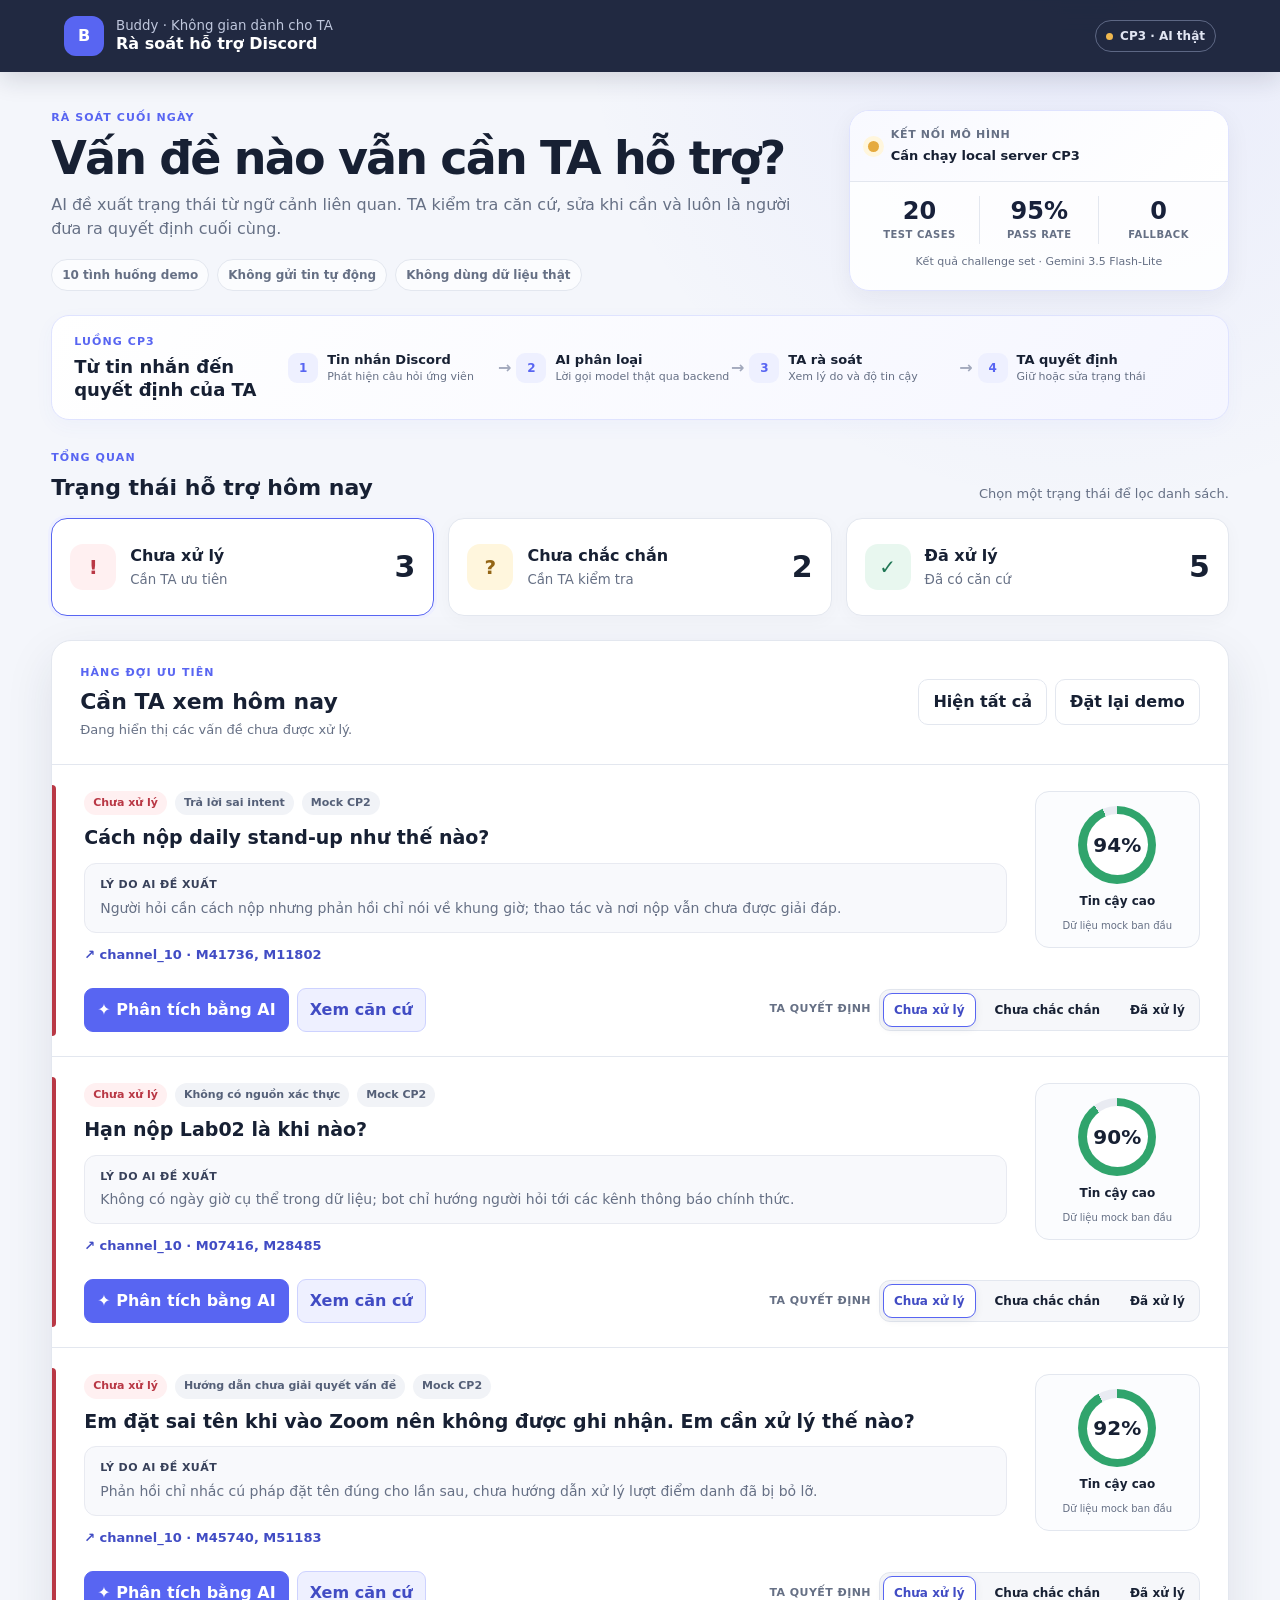
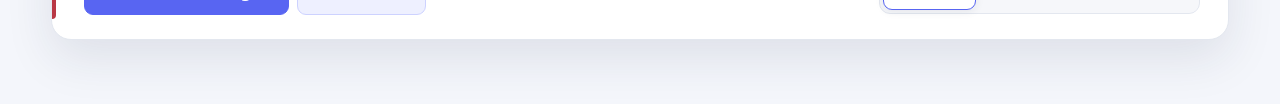
==== commit b6f04453: "Complete CP3 AI evaluation and demo" ====
--- a/codebase/prototype/index.html
+++ b/codebase/prototype/index.html
@@ -1,576 +1,117 @@
-<!DOCTYPE html>
+<!doctype html>
 <html lang="vi">
 <head>
-  <meta charset="UTF-8">
-  <meta name="viewport" content="width=device-width, initial-scale=1.0">
-  <title>TA/Mod End-of-Day Triage Dashboard — Discord K4</title>
-  <link href="https://fonts.googleapis.com/css2?family=Inter:wght@400;500;600;700&display=swap" rel="stylesheet">
-  <style>
-    :root {
-      --bg-dark: #1e1f22;
-      --bg-card: #2b2d31;
-      --bg-hover: #35373c;
-      --bg-thread: #111214;
-      --text-main: #dbdee1;
-      --text-muted: #949ba4;
-      --blurple: #5865f2;
-      --green: #23a55a;
-      --red: #f23f43;
-      --yellow: #f0b232;
-      --border: #3f4147;
-    }
-
-    * { box-sizing: border-box; margin: 0; padding: 0; }
-    body {
-      font-family: 'Inter', -apple-system, BlinkMacSystemFont, sans-serif;
-      background: var(--bg-dark);
-      color: var(--text-main);
-      height: 100vh;
-      display: flex;
-      flex-direction: column;
-      overflow: hidden;
-    }
-
-    /* Top Bar */
-    header {
-      background: #111214;
-      border-bottom: 1px solid var(--border);
-      padding: 0.85rem 1.5rem;
-      display: flex;
-      justify-content: space-between;
-      align-items: center;
-    }
-
-    .brand {
-      display: flex;
-      align-items: center;
-      gap: 0.75rem;
-    }
-
-    .brand h1 {
-      font-size: 1.1rem;
-      font-weight: 700;
-      color: #fff;
-    }
-
-    .team-badge {
-      font-size: 0.75rem;
-      color: var(--text-muted);
-      background: var(--bg-card);
-      padding: 4px 8px;
-      border-radius: 4px;
-      border: 1px solid var(--border);
-    }
-
-    /* Summary KPI Bar */
-    .kpi-bar {
-      background: #232428;
-      padding: 0.75rem 1.5rem;
-      display: flex;
-      gap: 1.5rem;
-      align-items: center;
-      border-bottom: 1px solid var(--border);
-    }
-
-    .kpi-item {
-      display: flex;
-      align-items: center;
-      gap: 0.5rem;
-      font-size: 0.85rem;
-      font-weight: 600;
-    }
-
-    .kpi-count {
-      padding: 2px 8px;
-      border-radius: 12px;
-      font-size: 0.8rem;
-      font-weight: 700;
-      color: #fff;
-    }
-
-    .filter-tabs {
-      margin-left: auto;
-      display: flex;
-      gap: 0.5rem;
-    }
-
-    .filter-btn {
-      background: transparent;
-      border: 1px solid var(--border);
-      color: var(--text-muted);
-      padding: 5px 12px;
-      border-radius: 6px;
-      cursor: pointer;
-      font-size: 0.8rem;
-      font-weight: 600;
-      transition: all 0.15s ease;
-    }
-
-    .filter-btn.active, .filter-btn:hover {
-      background: var(--blurple);
-      color: #fff;
-      border-color: var(--blurple);
-    }
-
-    /* Layout */
-    .container {
-      display: grid;
-      grid-template-columns: 420px 1fr;
-      flex: 1;
-      overflow: hidden;
-    }
-
-    /* Left Sidebar: Issue Feed */
-    .issue-feed {
-      background: #2b2d31;
-      border-right: 1px solid var(--border);
-      overflow-y: auto;
-      padding: 0.75rem;
-      display: flex;
-      flex-direction: column;
-      gap: 0.5rem;
-    }
-
-    .issue-card {
-      background: #1e1f22;
-      border: 1px solid var(--border);
-      border-radius: 8px;
-      padding: 0.85rem;
-      cursor: pointer;
-      transition: all 0.15s ease;
-      position: relative;
-    }
-
-    .issue-card:hover {
-      background: var(--bg-hover);
-      border-color: #5865f2;
-    }
-
-    .issue-card.active {
-      background: #313338;
-      border-color: #5865f2;
-      box-shadow: 0 0 0 2px rgba(88, 101, 242, 0.4);
-    }
-
-    .issue-header {
-      display: flex;
-      justify-content: space-between;
-      align-items: center;
-      margin-bottom: 0.4rem;
-    }
-
-    .author-meta {
-      font-size: 0.8rem;
-      font-weight: 700;
-      color: #fff;
-    }
-
-    .time-meta {
-      font-size: 0.75rem;
-      color: var(--text-muted);
-    }
-
-    .issue-snippet {
-      font-size: 0.85rem;
-      line-height: 1.4;
-      color: var(--text-main);
-      display: -webkit-box;
-      -webkit-line-clamp: 2;
-      -webkit-box-orient: vertical;
-      overflow: hidden;
-    }
-
-    /* Status Badges */
-    .badge {
-      font-size: 0.7rem;
-      font-weight: 700;
-      padding: 3px 8px;
-      border-radius: 4px;
-      text-transform: uppercase;
-      letter-spacing: 0.5px;
-    }
-    .badge-resolved { background: rgba(35, 165, 90, 0.2); color: var(--green); border: 1px solid var(--green); }
-    .badge-unresolved { background: rgba(242, 63, 67, 0.2); color: var(--red); border: 1px solid var(--red); }
-    .badge-uncertain { background: rgba(240, 178, 50, 0.2); color: var(--yellow); border: 1px solid var(--yellow); }
-
-    /* Right Main Panel: Detail & Decision */
-    .detail-panel {
-      display: flex;
-      flex-direction: column;
-      background: #1e1f22;
-      overflow-y: auto;
-      padding: 1.5rem;
-      gap: 1.25rem;
-    }
-
-    .box {
-      background: var(--bg-card);
-      border: 1px solid var(--border);
-      border-radius: 8px;
-      padding: 1.25rem;
-    }
-
-    .box-title {
-      font-size: 0.85rem;
-      font-weight: 700;
-      color: var(--text-muted);
-      text-transform: uppercase;
-      letter-spacing: 0.5px;
-      margin-bottom: 0.75rem;
-      display: flex;
-      justify-content: space-between;
-      align-items: center;
-    }
-
-    /* Thread preview */
-    .thread-box {
-      display: flex;
-      flex-direction: column;
-      gap: 0.75rem;
-      background: var(--bg-thread);
-      border-radius: 6px;
-      padding: 1rem;
-      border: 1px solid #282b30;
-    }
-
-    .thread-msg {
-      display: flex;
-      flex-direction: column;
-      gap: 0.2rem;
-      padding-bottom: 0.5rem;
-      border-bottom: 1px solid #1f2124;
-    }
-    .thread-msg:last-child { border-bottom: none; padding-bottom: 0; }
-
-    .msg-user {
-      font-size: 0.8rem;
-      font-weight: 700;
-      color: #5865f2;
-    }
-    .msg-content {
-      font-size: 0.9rem;
-      line-height: 1.4;
-      color: var(--text-main);
-    }
-
-    /* AI Decision Card */
-    .ai-decision-card {
-      border-left: 4px solid var(--blurple);
-      background: rgba(88, 101, 242, 0.08);
-    }
-
-    .ai-status-row {
-      display: flex;
-      align-items: center;
-      gap: 1rem;
-      margin-bottom: 0.75rem;
-    }
-
-    .reason-text {
-      font-size: 0.9rem;
-      line-height: 1.5;
-      color: #fff;
-      margin-bottom: 0.75rem;
-    }
-
-    .canonical-box {
-      background: rgba(0,0,0,0.3);
-      border: 1px dashed var(--blurple);
-      border-radius: 6px;
-      padding: 0.85rem;
-      margin-top: 0.5rem;
-    }
-
-    /* Action bar */
-    .action-bar {
-      display: flex;
-      gap: 0.75rem;
-      margin-top: 0.5rem;
-    }
-
-    .btn {
-      padding: 0.65rem 1.25rem;
-      border-radius: 6px;
-      font-size: 0.85rem;
-      font-weight: 600;
-      cursor: pointer;
-      border: none;
-      transition: opacity 0.15s ease;
-      display: flex;
-      align-items: center;
-      gap: 0.4rem;
-    }
-    .btn:hover { opacity: 0.9; }
-
-    .btn-approve { background: var(--green); color: #fff; }
-    .btn-send-canonical { background: var(--blurple); color: #fff; }
-    .btn-escalate { background: #e67e22; color: #fff; }
-    .btn-manual { background: #4e5058; color: #fff; }
-  </style>
+  <meta charset="utf-8">
+  <meta name="viewport" content="width=device-width, initial-scale=1">
+  <meta name="description" content="Bản mẫu CP3 dùng AI thật để hỗ trợ TA rà soát vấn đề trên Discord.">
+  <title>Buddy — Rà soát hỗ trợ Discord</title>
+  <link rel="stylesheet" href="style.css">
 </head>
 <body>
-
-  <!-- Top Bar -->
-  <header>
-    <div class="brand">
-      <svg width="24" height="24" viewBox="0 0 24 24" fill="#5865f2"><path d="M20.317 4.37a19.791 19.791 0 0 0-4.885-1.515.074.074 0 0 0-.079.037c-.21.375-.444.864-.608 1.25a18.27 18.27 0 0 0-5.487 0 12.64 12.64 0 0 0-.617-1.25.077.077 0 0 0-.079-.037A19.736 19.736 0 0 0 3.677 4.37a.07.07 0 0 0-.032.027C.533 9.046-.32 13.58.099 18.057a.082.082 0 0 0 .031.057 19.9 19.9 0 0 0 5.993 3.03.078.078 0 0 0 .084-.028c.462-.63.874-1.295 1.226-1.994.021-.041.001-.09-.041-.106a13.107 13.107 0 0 1-1.872-.892.077.077 0 0 1-.008-.128 10.2 10.2 0 0 0 .372-.292.074.074 0 0 1 .077-.01c3.928 1.793 8.18 1.793 12.061 0a.074.074 0 0 1 .078.01c.12.098.246.198.373.292a.077.077 0 0 1-.006.127 12.299 12.299 0 0 1-1.873.892.077.077 0 0 0-.041.107c.36.698.772 1.362 1.225 1.993a.076.076 0 0 0 .084.028 19.839 19.839 0 0 0 6.002-3.03.077.077 0 0 0 .032-.054c.5-5.177-.838-9.674-3.549-13.66a.061.061 0 0 0-.031-.028zM8.02 15.33c-1.183 0-2.157-1.085-2.157-2.419 0-1.333.956-2.419 2.157-2.419 1.21 0 2.176 1.096 2.157 2.42 0 1.333-.956 2.418-2.157 2.418zm7.975 0c-1.183 0-2.157-1.085-2.157-2.419 0-1.333.955-2.419 2.157-2.419 1.21 0 2.176 1.096 2.157 2.42 0 1.333-.946 2.418-2.157 2.418z"/></svg>
-      <h1>Discord TA/Mod End-of-Day Triage Dashboard</h1>
-    </div>
-    <div class="team-badge">
-      Track B · Nhóm: Thái - Linh - Long (CP2 Prototype)
-    </div>
+  <header class="topbar">
+    <a class="brand" href="#main-content" aria-label="Buddy — về nội dung chính">
+      <span class="brand-mark" aria-hidden="true">B</span>
+      <span class="brand-copy">
+        <small>Buddy · Không gian dành cho TA</small>
+        <strong>Rà soát hỗ trợ Discord</strong>
+      </span>
+    </a>
+    <span class="mock-badge"><i aria-hidden="true"></i>CP3 · AI thật</span>
   </header>
 
-  <!-- KPI & Filter Bar -->
-  <div class="kpi-bar">
-    <div class="kpi-item">
-      <span>Cần rà soát hôm nay:</span>
-      <span class="kpi-count" style="background: var(--blurple);" id="totalCount">6</span>
-    </div>
-    <div class="kpi-item">
-      <span>Chưa giải quyết (Unresolved):</span>
-      <span class="kpi-count" style="background: var(--red);" id="unresolvedCount">2</span>
-    </div>
-    <div class="kpi-item">
-      <span>Cần duyệt (Uncertain):</span>
-      <span class="kpi-count" style="background: var(--yellow);" id="uncertainCount">2</span>
-    </div>
-    <div class="kpi-item">
-      <span>Đã xong (Resolved):</span>
-      <span class="kpi-count" style="background: var(--green);" id="resolvedCount">2</span>
-    </div>
+  <main class="page-shell" id="main-content">
+    <section class="hero" aria-labelledby="page-title">
+      <div class="hero-copy">
+        <p class="eyebrow">Rà soát cuối ngày</p>
+        <h1 id="page-title">Vấn đề nào vẫn cần TA hỗ trợ?</h1>
+        <p class="helper">AI đề xuất trạng thái từ ngữ cảnh liên quan. TA kiểm tra căn cứ, sửa khi cần và luôn là người đưa ra quyết định cuối cùng.</p>
+        <div class="hero-meta" aria-label="Thông tin bản demo">
+          <span>10 tình huống demo</span>
+          <span>Không gửi tin tự động</span>
+          <span>Không dùng dữ liệu thật</span>
+        </div>
+      </div>
+      <aside class="proof-card" id="api-panel" aria-label="Bằng chứng CP3">
+        <div class="proof-live">
+          <span class="live-dot" aria-hidden="true"></span>
+          <div>
+            <small>Kết nối mô hình</small>
+            <strong id="api-status">Đang kiểm tra AI API…</strong>
+          </div>
+        </div>
+        <div class="proof-grid" aria-label="Kết quả đánh giá CP3">
+          <div><strong>20</strong><span>Test cases</span></div>
+          <div><strong>95%</strong><span>Pass rate</span></div>
+          <div><strong>0</strong><span>Fallback</span></div>
+        </div>
+        <p class="proof-note">Kết quả challenge set · Gemini 3.5 Flash-Lite</p>
+      </aside>
+    </section>
 
-    <!-- Filter Buttons -->
-    <div class="filter-tabs">
-      <button class="filter-btn active" onclick="setFilter('ALL')">Tất cả</button>
-      <button class="filter-btn" onclick="setFilter('UNRESOLVED')">⚠ Cần xử lý gấp</button>
-      <button class="filter-btn" onclick="setFilter('UNCERTAIN')">? Cần duyệt</button>
-      <button class="filter-btn" onclick="setFilter('RESOLVED')">✓ Đã xong</button>
-    </div>
-  </div>
+    <section class="flow-card" aria-labelledby="flow-title">
+      <div class="flow-heading">
+        <p class="eyebrow">Luồng CP3</p>
+        <h2 id="flow-title">Từ tin nhắn đến quyết định của TA</h2>
+      </div>
+      <ol class="flow-steps">
+        <li><span>1</span><div><strong>Tin nhắn Discord</strong><small>Phát hiện câu hỏi ứng viên</small></div></li>
+        <li><span>2</span><div><strong>AI phân loại</strong><small>Lời gọi model thật qua backend</small></div></li>
+        <li><span>3</span><div><strong>TA rà soát</strong><small>Xem lý do và độ tin cậy</small></div></li>
+        <li><span>4</span><div><strong>TA quyết định</strong><small>Giữ hoặc sửa trạng thái</small></div></li>
+      </ol>
+    </section>
 
-  <!-- Main Container -->
-  <div class="container">
-    <!-- Left Feed -->
-    <aside class="issue-feed" id="issueFeed">
-      <!-- Injected via JS -->
-    </aside>
+    <section class="summary-section" aria-labelledby="summary-title">
+      <div class="section-heading">
+        <div>
+          <p class="eyebrow">Tổng quan</p>
+          <h2 id="summary-title">Trạng thái hỗ trợ hôm nay</h2>
+        </div>
+        <p>Chọn một trạng thái để lọc danh sách.</p>
+      </div>
+      <div class="summary-grid" id="summary-grid"></div>
+    </section>
 
-    <!-- Right Detail Panel -->
-    <main class="detail-panel" id="detailPanel">
-      <!-- Selected Case Header -->
-      <div class="box">
-        <div class="box-title">
-          <span>Chi tiết vấn đề học viên</span>
-          <span id="detailStatusBadge"></span>
+    <section class="review-panel" aria-labelledby="review-title">
+      <div class="panel-heading">
+        <div>
+          <p class="eyebrow">Hàng đợi ưu tiên</p>
+          <h2 id="review-title">Cần TA xem hôm nay</h2>
+          <p id="filter-description">Đang hiển thị các vấn đề chưa được xử lý.</p>
         </div>
-        <div style="display:flex; justify-content:space-between; margin-bottom: 0.5rem;">
-          <h2 style="font-size:1.1rem; color:#fff;" id="detailAuthor">Author: D2313</h2>
-          <span style="font-size:0.85rem; color:var(--text-muted);" id="detailMeta">channel_02 · 14:15</span>
-        </div>
-        <p style="font-size:1rem; line-height:1.5; color:#fff;" id="detailQuestion">
-          "có điểm danh ws không ạ"
-        </p>
-      </div>
-
-      <!-- Thread Context -->
-      <div class="box">
-        <div class="box-title">Hội thoại liên quan trên kênh (Thread Context)</div>
-        <div class="thread-box" id="threadBox">
-          <!-- Injected via JS -->
+        <div class="panel-actions">
+          <button class="button button-quiet" id="show-all-button" type="button" data-action="show-all">Hiện tất cả</button>
+          <button class="button button-quiet" id="reset-button" type="button" data-action="reset">Đặt lại demo</button>
         </div>
       </div>
 
-      <!-- AI Decision & Reasoning -->
-      <div class="box ai-decision-card">
-        <div class="box-title" style="color:var(--blurple);">
-          🤖 AI Triage Decision & Căn cứ xác định
-        </div>
-        <div class="ai-status-row">
-          <span style="font-size:0.9rem; font-weight:600;">Đề xuất trạng thái:</span>
-          <span id="aiProposedBadge"></span>
-        </div>
-        <div class="reason-text" id="aiReasonText">
-          Bot trả lời chung chung (hedging), chưa khẳng định quy chế. Nhưng câu hỏi trùng với FAQ điểm danh tự động qua Zoom.
-        </div>
+      <div id="question-list" class="question-list" aria-live="polite"></div>
 
-        <div id="canonicalSection" style="display:none;">
-          <div class="canonical-box">
-            <div style="font-size:0.8rem; font-weight:700; color:var(--blurple); margin-bottom:0.3rem;">
-              📌 Gợi ý Câu trả lời chuẩn (Canonical Answer):
-            </div>
-            <div style="font-size:0.85rem; line-height:1.4; color:#fff;" id="canonicalAnswerText">
-              Hệ thống điểm danh tự động qua Zoom dựa trên đúng cú pháp tên (KX-HoVaTen-MSSV).
-            </div>
-          </div>
-        </div>
+      <div id="empty-state" class="empty-state" hidden>
+        <span aria-hidden="true">✓</span>
+        <h3>Không có mục nào ở trạng thái này</h3>
+        <p>Chọn “Hiện tất cả” để xem toàn bộ tình huống.</p>
+      </div>
+    </section>
+  </main>
 
-        <div style="margin-top: 1rem;">
-          <div style="font-size:0.85rem; font-weight:600; color:var(--text-muted); margin-bottom:0.5rem;">
-            Hành động của TA (Human-in-the-loop):
-          </div>
-          <div class="action-bar" id="actionBar">
-            <!-- Injected via JS -->
-          </div>
-        </div>
+  <div class="toast" id="toast" role="status" aria-live="polite"></div>
+
+  <dialog id="context-dialog" aria-labelledby="dialog-title">
+    <div class="dialog-header">
+      <div>
+        <p class="eyebrow">Ngữ cảnh liên quan · dữ liệu giả lập</p>
+        <h2 id="dialog-title">Chi tiết tình huống</h2>
       </div>
-    </main>
-  </div>
+      <button class="icon-button" id="close-dialog" type="button" aria-label="Đóng hộp thoại">×</button>
+    </div>
+    <div id="dialog-content"></div>
+    <div class="dialog-footer">
+      <p>Hệ thống chỉ điều hướng; TA tự phản hồi trong luồng gốc.</p>
+      <button class="button button-primary" id="open-source-button" type="button">Mở luồng gốc (mô phỏng)</button>
+    </div>
+  </dialog>
 
-  <script src="triage_engine.js"></script>
-  <script>
-    let currentFilter = 'ALL';
-    let selectedId = 'CASE-01';
-
-    function updateKpiCounts() {
-      const unresolved = TRIAGE_DATA.filter(x => x.ai_decision === 'UNRESOLVED').length;
-      const uncertain = TRIAGE_DATA.filter(x => x.ai_decision === 'UNCERTAIN').length;
-      const resolved = TRIAGE_DATA.filter(x => x.ai_decision === 'RESOLVED').length;
-      document.getElementById('totalCount').innerText = TRIAGE_DATA.length;
-      document.getElementById('unresolvedCount').innerText = unresolved;
-      document.getElementById('uncertainCount').innerText = uncertain;
-      document.getElementById('resolvedCount').innerText = resolved;
-    }
-
-    function setFilter(filter) {
-      currentFilter = filter;
-      document.querySelectorAll('.filter-btn').forEach(btn => {
-        btn.classList.toggle('active', btn.getAttribute('onclick').includes(filter));
-      });
-      renderList();
-    }
-
-    function renderList() {
-      const feed = document.getElementById('issueFeed');
-      feed.innerHTML = '';
-
-      const filtered = TRIAGE_DATA.filter(item => {
-        if (currentFilter === 'ALL') return true;
-        return item.ai_decision === currentFilter;
-      });
-
-      filtered.forEach(item => {
-        const div = document.createElement('div');
-        div.className = `issue-card ${selectedId === item.id ? 'active' : ''}`;
-        div.onclick = () => selectCase(item.id);
-        div.innerHTML = `
-          <div class="issue-header">
-            <span class="author-meta">${item.author} (${item.channel})</span>
-            ${getStatusBadge(item.ai_decision)}
-          </div>
-          <div class="issue-snippet">${item.question}</div>
-          <div style="margin-top:0.4rem; font-size:0.75rem; color:var(--text-muted);">🕒 Lúc ${item.time}</div>
-        `;
-        feed.appendChild(div);
-      });
-    }
-
-    function selectCase(id) {
-      selectedId = id;
-      renderList();
-      const item = TRIAGE_DATA.find(x => x.id === id);
-      if (!item) return;
-
-      document.getElementById('detailAuthor').innerText = `Học viên: ${item.author}`;
-      document.getElementById('detailMeta').innerText = `${item.channel} · ${item.time}`;
-      document.getElementById('detailQuestion').innerText = `"${item.question}"`;
-      document.getElementById('detailStatusBadge').innerHTML = getStatusBadge(item.ai_decision);
-      document.getElementById('aiProposedBadge').innerHTML = getStatusBadge(item.ai_decision);
-      document.getElementById('aiReasonText').innerText = item.ai_reason;
-
-      // Render thread
-      const threadBox = document.getElementById('threadBox');
-      threadBox.innerHTML = '';
-      item.thread.forEach(msg => {
-        const msgDiv = document.createElement('div');
-        msgDiv.className = 'thread-msg';
-        msgDiv.innerHTML = `
-          <div class="msg-user">${msg.sender}:</div>
-          <div class="msg-content">${msg.text}</div>
-        `;
-        threadBox.appendChild(msgDiv);
-      });
-
-      // Canonical section
-      const canonicalSec = document.getElementById('canonicalSection');
-      if (item.canonical_answer) {
-        canonicalSec.style.display = 'block';
-        document.getElementById('canonicalAnswerText').innerText = item.canonical_answer;
-      } else {
-        canonicalSec.style.display = 'none';
-      }
-
-      // Render Action Buttons
-      const actionBar = document.getElementById('actionBar');
-      actionBar.innerHTML = '';
-
-      if (item.ai_decision === 'RESOLVED') {
-        actionBar.innerHTML = `
-          <button class="btn btn-approve" disabled style="opacity:0.8; cursor:default;">✓ Đã hoàn tất giải quyết</button>
-          <button class="btn btn-manual" onclick="reopenCase('${item.id}')">Mở lại (Re-open)</button>
-        `;
-      } else if (item.ai_decision === 'UNCERTAIN') {
-        actionBar.innerHTML = `
-          ${item.canonical_answer ? `<button class="btn btn-send-canonical" onclick="sendCanonical('${item.id}')">⚡ Gửi câu trả lời chuẩn & Resolved</button>` : ''}
-          <button class="btn btn-approve" onclick="resolveCase('${item.id}')">✓ Xác nhận Resolved</button>
-          <button class="btn btn-escalate" onclick="escalateCase('${item.id}')">⚠ Chuyển sang Unresolved (Cần TA hỗ trợ)</button>
-        `;
-      } else { // UNRESOLVED
-        actionBar.innerHTML = `
-          ${item.canonical_answer ? `<button class="btn btn-send-canonical" onclick="sendCanonical('${item.id}')">⚡ Gửi câu trả lời chuẩn & Resolved</button>` : ''}
-          <button class="btn btn-escalate" onclick="resolveCase('${item.id}')">✓ Đã xử lý xong (Đổi sang Resolved)</button>
-          <button class="btn btn-manual" onclick="alert('Đã mở thread Discord để TA gõ phản hồi thủ công!')">✍ Gõ phản hồi trên Discord</button>
-        `;
-      }
-    }
-
-    function resolveCase(id) {
-      const item = TRIAGE_DATA.find(x => x.id === id);
-      if (item) {
-        item.ai_decision = 'RESOLVED';
-        item.ai_reason = 'TA đã xác nhận hoàn tất xử lý vào lúc ' + new Date().toLocaleTimeString('vi-VN');
-        updateKpiCounts();
-        selectCase(id);
-      }
-    }
-
-    function sendCanonical(id) {
-      const item = TRIAGE_DATA.find(x => x.id === id);
-      if (item) {
-        item.thread.push({
-          sender: "TA_Bot (Approved by TA)",
-          text: item.canonical_answer
-        });
-        item.ai_decision = 'RESOLVED';
-        item.ai_reason = 'Đã gửi câu trả lời chuẩn chính thức được TA phê duyệt.';
-        updateKpiCounts();
-        selectCase(id);
-      }
-    }
-
-    function escalateCase(id) {
-      const item = TRIAGE_DATA.find(x => x.id === id);
-      if (item) {
-        item.ai_decision = 'UNRESOLVED';
-        item.ai_reason = 'TA đã đánh dấu cần xử lý gấp.';
-        updateKpiCounts();
-        selectCase(id);
-      }
-    }
-
-    function reopenCase(id) {
-      const item = TRIAGE_DATA.find(x => x.id === id);
-      if (item) {
-        item.ai_decision = 'UNCERTAIN';
-        item.ai_reason = 'TA đã mở lại rà soát.';
-        updateKpiCounts();
-        selectCase(id);
-      }
-    }
-
-    updateKpiCounts();
-    renderList();
-    selectCase('CASE-01');
-  </script>
+  <script src="script.js"></script>
 </body>
 </html>
--- a/codebase/prototype/style.css
+++ b/codebase/prototype/style.css
@@ -0,0 +1,250 @@
+:root {
+  color-scheme: light;
+  --ink: #172033;
+  --muted: #667085;
+  --line: #e3e7ef;
+  --surface: #ffffff;
+  --canvas: #f4f6fb;
+  --navy: #18213a;
+  --indigo: #5865f2;
+  --indigo-dark: #414cc4;
+  --indigo-soft: #eef0ff;
+  --red: #b93845;
+  --red-soft: #fff0f1;
+  --amber: #936515;
+  --amber-soft: #fff6dd;
+  --green: #1f7654;
+  --green-soft: #e8f7ef;
+  --shadow: 0 18px 48px rgba(31, 42, 68, 0.1);
+  --shadow-soft: 0 8px 24px rgba(31, 42, 68, 0.06);
+}
+
+* { box-sizing: border-box; }
+
+html { overflow-x: hidden; scroll-behavior: smooth; }
+
+body {
+  margin: 0;
+  min-width: 320px;
+  background:
+    radial-gradient(circle at 85% 0%, rgba(88, 101, 242, 0.08), transparent 32rem),
+    var(--canvas);
+  color: var(--ink);
+  font-family: Inter, ui-sans-serif, system-ui, -apple-system, BlinkMacSystemFont, "Segoe UI", sans-serif;
+  line-height: 1.5;
+  overflow-x: hidden;
+}
+
+button { font: inherit; }
+button, a { -webkit-tap-highlight-color: transparent; }
+button:focus-visible, a:focus-visible { outline: 3px solid rgba(88, 101, 242, 0.35); outline-offset: 3px; }
+
+.topbar {
+  position: sticky;
+  top: 0;
+  z-index: 20;
+  min-height: 72px;
+  display: flex;
+  align-items: center;
+  justify-content: space-between;
+  gap: 20px;
+  padding: 0 max(5vw, 24px);
+  background: rgba(24, 33, 58, 0.96);
+  color: white;
+  box-shadow: 0 8px 24px rgba(18, 27, 52, 0.14);
+  backdrop-filter: blur(12px);
+}
+
+.brand { display: flex; align-items: center; gap: 12px; color: inherit; text-decoration: none; }
+.brand-mark { display: grid; place-items: center; width: 40px; height: 40px; border-radius: 12px; background: var(--indigo); font-weight: 850; }
+.brand-copy { display: flex; flex-direction: column; line-height: 1.2; }
+.brand-copy small { color: #bfc7dd; }
+.mock-badge { display: inline-flex; align-items: center; gap: 7px; padding: 6px 10px; border: 1px solid #5d6784; border-radius: 999px; color: #e1e5f2; font-size: 12px; font-weight: 700; }
+.mock-badge i { width: 7px; height: 7px; border-radius: 50%; background: #f0b84f; }
+
+.page-shell { width: min(1180px, 92vw); margin: 0 auto; padding: 38px 0 64px; }
+.hero { display: grid; grid-template-columns: minmax(0, 1fr) 380px; align-items: stretch; gap: 28px; margin-bottom: 24px; }
+.hero-copy { align-self: center; }
+.hero h1 { max-width: 760px; margin: 6px 0 10px; font-size: clamp(30px, 4vw, 46px); line-height: 1.1; letter-spacing: -0.04em; }
+.helper { max-width: 760px; margin: 0; color: var(--muted); font-size: 16px; }
+.hero-meta { display: flex; flex-wrap: wrap; gap: 8px; margin-top: 18px; }
+.hero-meta span { padding: 6px 10px; border: 1px solid var(--line); border-radius: 999px; background: rgba(255, 255, 255, 0.7); color: var(--muted); font-size: 12px; font-weight: 700; }
+.hero-meta .api-ready { border-color: #a9dcc4; background: var(--green-soft); color: var(--green); }
+.hero-meta .api-missing { border-color: #efd59d; background: var(--amber-soft); color: var(--amber); }
+.eyebrow { margin: 0; color: var(--indigo); font-size: 11px; font-weight: 850; letter-spacing: 0.1em; text-transform: uppercase; }
+
+.proof-card { overflow: hidden; border: 1px solid #dfe3ff; border-radius: 20px; background: rgba(255, 255, 255, 0.9); box-shadow: var(--shadow-soft); }
+.proof-live { display: flex; align-items: center; gap: 12px; padding: 16px 18px; border-bottom: 1px solid var(--line); background: linear-gradient(135deg, #f8f9ff, #fff); }
+.proof-live div { min-width: 0; }
+.proof-live small, .proof-live strong { display: block; }
+.proof-live small { margin-bottom: 2px; color: var(--muted); font-size: 11px; font-weight: 750; text-transform: uppercase; letter-spacing: 0.06em; }
+.proof-live strong { overflow: hidden; font-size: 13px; text-overflow: ellipsis; white-space: nowrap; }
+.live-dot { position: relative; flex: 0 0 11px; width: 11px; height: 11px; border-radius: 50%; background: #a1a8bc; box-shadow: 0 0 0 5px #eef0f5; }
+.proof-card.api-ready .live-dot { background: #30a46c; box-shadow: 0 0 0 5px var(--green-soft); }
+.proof-card.api-missing .live-dot { background: #e5aa3f; box-shadow: 0 0 0 5px var(--amber-soft); }
+.proof-grid { display: grid; grid-template-columns: repeat(3, 1fr); padding: 14px 10px 10px; }
+.proof-grid div { padding: 2px 10px; text-align: center; }
+.proof-grid div + div { border-left: 1px solid var(--line); }
+.proof-grid strong, .proof-grid span { display: block; }
+.proof-grid strong { color: var(--navy); font-size: 24px; line-height: 1.1; }
+.proof-grid span { margin-top: 3px; color: var(--muted); font-size: 10px; font-weight: 750; text-transform: uppercase; letter-spacing: 0.05em; }
+.proof-note { margin: 0; padding: 0 16px 13px; color: var(--muted); font-size: 11px; text-align: center; }
+
+.button { border-radius: 10px; padding: 10px 14px; font-weight: 750; cursor: pointer; transition: border-color 150ms ease, background 150ms ease, transform 150ms ease; }
+.button:hover { transform: translateY(-1px); }
+.button-primary { border: 1px solid var(--indigo); background: var(--indigo); color: white; }
+.button-primary:hover { background: var(--indigo-dark); }
+.button-secondary, .button-quiet { border: 1px solid var(--line); background: white; color: var(--ink); }
+.button-secondary:hover, .button-quiet:hover { border-color: #b9c0d0; background: #fafbfe; }
+.button-quiet.active { border-color: var(--indigo); background: var(--indigo-soft); color: var(--indigo-dark); }
+
+.flow-card { display: grid; grid-template-columns: 190px 1fr; gap: 24px; margin-bottom: 30px; padding: 18px 22px; border: 1px solid #dfe3ff; border-radius: 18px; background: linear-gradient(125deg, #fff 0%, #f5f6ff 100%); box-shadow: 0 6px 20px rgba(88, 101, 242, 0.04); }
+.flow-heading h2 { margin: 4px 0 0; font-size: 18px; line-height: 1.3; }
+.flow-steps { display: grid; grid-template-columns: repeat(4, 1fr); gap: 0; margin: 0; padding: 0; list-style: none; }
+.flow-steps li { position: relative; display: flex; align-items: center; gap: 9px; padding-right: 20px; }
+.flow-steps li:not(:last-child)::after { content: "→"; position: absolute; right: 5px; color: #a1a8bc; font-weight: 800; }
+.flow-steps li > span { display: grid; flex: 0 0 30px; place-items: center; width: 30px; height: 30px; border-radius: 9px; background: var(--indigo-soft); color: var(--indigo); font-size: 12px; font-weight: 850; }
+.flow-steps div { min-width: 0; }
+.flow-steps strong, .flow-steps small { display: block; }
+.flow-steps strong { font-size: 13px; }
+.flow-steps small { overflow: hidden; color: var(--muted); font-size: 11px; text-overflow: ellipsis; white-space: nowrap; }
+
+.summary-section { margin-bottom: 24px; }
+.section-heading { display: flex; align-items: flex-end; justify-content: space-between; gap: 20px; margin-bottom: 14px; }
+.section-heading h2 { margin: 4px 0 0; font-size: 22px; }
+.section-heading > p { margin: 0; color: var(--muted); font-size: 13px; }
+.summary-grid { display: grid; grid-template-columns: repeat(3, 1fr); gap: 14px; }
+.summary-card { display: grid; grid-template-columns: 46px 1fr auto; align-items: center; gap: 14px; min-height: 98px; padding: 16px 18px; border: 1px solid var(--line); border-radius: 16px; background: var(--surface); color: var(--ink); text-align: left; cursor: pointer; box-shadow: 0 4px 18px rgba(31, 42, 68, 0.03); transition: transform 160ms ease, box-shadow 160ms ease, border-color 160ms ease; }
+.summary-card:hover { transform: translateY(-2px); box-shadow: var(--shadow); }
+.summary-card.active { border-color: var(--indigo); box-shadow: 0 0 0 3px var(--indigo-soft); }
+.summary-icon { display: grid; place-items: center; width: 46px; height: 46px; border-radius: 13px; font-size: 20px; font-weight: 900; }
+.summary-copy strong, .summary-copy small { display: block; }
+.summary-copy strong { margin-bottom: 2px; }
+.summary-copy small { color: var(--muted); }
+.summary-count { font-size: 30px; font-weight: 850; line-height: 1; }
+.status-unresolved .summary-icon { color: var(--red); background: var(--red-soft); }
+.status-uncertain .summary-icon { color: var(--amber); background: var(--amber-soft); }
+.status-resolved .summary-icon { color: var(--green); background: var(--green-soft); }
+
+.review-panel { overflow: hidden; border: 1px solid var(--line); border-radius: 20px; background: var(--surface); box-shadow: var(--shadow); }
+.panel-heading { display: flex; align-items: center; justify-content: space-between; gap: 24px; padding: 24px 28px; border-bottom: 1px solid var(--line); }
+.panel-heading h2 { margin: 4px 0 2px; font-size: 22px; }
+.panel-heading p:last-child { margin: 0; color: var(--muted); font-size: 13px; }
+.panel-actions { display: flex; flex-wrap: wrap; justify-content: flex-end; gap: 8px; }
+.question-list { display: grid; }
+.question-card { position: relative; display: grid; grid-template-columns: minmax(0, 1fr) 165px; gap: 20px 28px; padding: 26px 28px 24px 32px; border-bottom: 1px solid var(--line); transition: background 180ms ease, box-shadow 180ms ease; }
+.question-card::before { content: ""; position: absolute; inset: 20px auto 20px 0; width: 4px; border-radius: 0 6px 6px 0; background: #c9ceda; }
+.question-card.status-unresolved::before { background: var(--red); }
+.question-card.status-uncertain::before { background: #e2a531; }
+.question-card.status-resolved::before { background: #30a46c; }
+.question-card.is-live { background: linear-gradient(90deg, rgba(232, 247, 239, 0.38), transparent 35%); }
+.question-card.is-loading { background: linear-gradient(90deg, #fafbff, #f3f5ff, #fafbff); background-size: 240% 100%; animation: loading-sweep 1.5s ease infinite; }
+.question-card:last-child { border-bottom: 0; }
+.card-topline { display: flex; flex-wrap: wrap; align-items: center; gap: 8px; margin-bottom: 10px; }
+.status-pill, .case-tag, .human-pill, .engine-pill { display: inline-flex; align-items: center; padding: 4px 9px; border-radius: 999px; font-size: 11px; font-weight: 800; }
+.status-pill.resolved { color: var(--green); background: var(--green-soft); }
+.status-pill.unresolved { color: var(--red); background: var(--red-soft); }
+.status-pill.uncertain { color: var(--amber); background: var(--amber-soft); }
+.case-tag { color: #556078; background: #f1f3f7; }
+.human-pill { color: var(--indigo-dark); background: var(--indigo-soft); }
+.engine-pill.mock { color: #556078; background: #f1f3f7; }
+.engine-pill.live { gap: 5px; color: var(--green); background: var(--green-soft); }
+.engine-pill.live::before { content: ""; width: 6px; height: 6px; border-radius: 50%; background: currentColor; }
+.engine-pill.fallback { color: var(--amber); background: var(--amber-soft); }
+.question-card h3 { margin: 0 0 10px; font-size: 19px; line-height: 1.35; }
+.reason-box { margin-top: 12px; padding: 13px 15px; border: 1px solid #e8eaf1; border-radius: 12px; background: #f8f9fc; }
+.reason-box strong { display: block; margin-bottom: 4px; color: #38415a; font-size: 11px; letter-spacing: 0.04em; text-transform: uppercase; }
+.reason-box p { margin: 0; color: var(--muted); font-size: 14px; }
+.uncertain-note, .override-note { margin: 10px 0 0; padding: 10px 12px; border-left: 3px solid #e5aa3f; border-radius: 4px; background: var(--amber-soft); color: #71501a; font-size: 13px; font-weight: 650; }
+.override-note { border-left-color: var(--indigo); background: var(--indigo-soft); color: #38428d; }
+.source-link { display: inline-flex; align-items: center; gap: 6px; margin-top: 12px; color: var(--indigo-dark); font-size: 13px; font-weight: 750; text-decoration: none; }
+.source-link:hover { text-decoration: underline; }
+.confidence { align-self: start; display: grid; justify-items: center; gap: 8px; padding: 14px 12px; border: 1px solid var(--line); border-radius: 14px; background: #fbfcfe; text-align: center; }
+.confidence-ring { display: grid; place-items: center; width: 78px; height: 78px; border-radius: 50%; background: conic-gradient(var(--ring-color, var(--indigo)) var(--confidence), #e9ebf2 0); }
+.confidence-ring::before { content: ""; grid-area: 1 / 1; width: 61px; height: 61px; border-radius: 50%; background: white; }
+.confidence-ring strong { z-index: 1; grid-area: 1 / 1; font-size: 20px; }
+.confidence > strong { font-size: 12px; }
+.confidence > span { color: var(--muted); font-size: 10px; }
+.confidence.high { --ring-color: #30a46c; }
+.confidence.medium { --ring-color: #e2a531; }
+.confidence.low { --ring-color: #c85b65; }
+.actions { grid-column: 1 / -1; display: flex; align-items: center; justify-content: space-between; flex-wrap: wrap; gap: 12px; padding-top: 2px; }
+.primary-actions, .decision-actions, .decision-options { display: flex; align-items: center; flex-wrap: wrap; gap: 8px; }
+.decision-actions { margin-left: auto; }
+.decision-actions > span { color: var(--muted); font-size: 11px; font-weight: 800; letter-spacing: 0.04em; text-transform: uppercase; }
+.decision-options { padding: 3px; border: 1px solid var(--line); border-radius: 11px; background: #f6f7fa; }
+.action-button { padding: 9px 12px; border: 1px solid var(--line); border-radius: 9px; background: white; color: var(--ink); font-weight: 720; cursor: pointer; }
+.action-button:hover { border-color: #b9c0d0; background: #f8f9fc; }
+.action-button:disabled { cursor: wait; opacity: 0.65; transform: none; }
+.action-button.analyze { border-color: var(--indigo); background: var(--indigo); color: white; }
+.action-button.analyze:hover { border-color: var(--indigo-dark); background: var(--indigo-dark); }
+.action-button.context { margin-right: 4px; border-color: #cdd2ff; background: var(--indigo-soft); color: var(--indigo-dark); }
+.decision-options .action-button { padding: 7px 10px; border-color: transparent; background: transparent; font-size: 12px; }
+.decision-options .action-button:hover { background: white; }
+.decision-options .action-button[aria-pressed="true"] { border-color: var(--indigo); background: white; color: var(--indigo-dark); box-shadow: 0 2px 8px rgba(31, 42, 68, 0.08); }
+.empty-state { padding: 55px 24px; text-align: center; color: var(--muted); }
+.empty-state span { display: inline-grid; place-items: center; width: 48px; height: 48px; border-radius: 50%; background: var(--green-soft); color: var(--green); font-weight: 900; }
+.empty-state h3 { margin: 12px 0 4px; color: var(--ink); }
+.empty-state p { margin: 0; }
+
+dialog { width: min(700px, calc(100vw - 32px)); max-height: 86vh; padding: 0; border: 0; border-radius: 18px; color: var(--ink); box-shadow: 0 30px 100px rgba(18, 27, 52, 0.3); }
+dialog::backdrop { background: rgba(19, 28, 50, 0.58); backdrop-filter: blur(3px); }
+.dialog-header, .dialog-footer { display: flex; align-items: center; justify-content: space-between; gap: 18px; padding: 20px 24px; }
+.dialog-header { border-bottom: 1px solid var(--line); }
+.dialog-header h2 { margin: 3px 0 0; }
+.dialog-footer { border-top: 1px solid var(--line); }
+.dialog-footer p { margin: 0; color: var(--muted); font-size: 13px; }
+.icon-button { border: 0; background: transparent; color: var(--muted); font-size: 30px; cursor: pointer; }
+#dialog-content { padding: 22px 24px; }
+.context-summary, .decision-summary { padding: 12px 14px; border-radius: 10px; background: #f4f5f9; color: var(--muted); }
+.decision-summary { display: flex; justify-content: space-between; gap: 14px; margin-bottom: 10px; background: var(--indigo-soft); color: #3f4789; }
+.message { max-width: 84%; margin-top: 14px; padding: 12px 14px; border-radius: 14px 14px 14px 3px; background: #f0f2f7; }
+.message.related { margin-left: auto; border-radius: 14px 14px 3px 14px; background: var(--indigo-soft); }
+.message strong { display: block; margin-bottom: 3px; font-size: 12px; }
+.message p { margin: 0; }
+
+.toast { position: fixed; right: 24px; bottom: 24px; z-index: 10; max-width: 380px; padding: 12px 16px; border-radius: 10px; background: var(--navy); color: white; opacity: 0; transform: translateY(12px); pointer-events: none; transition: opacity 180ms ease, transform 180ms ease; box-shadow: var(--shadow); }
+.toast.visible { opacity: 1; transform: translateY(0); }
+
+@keyframes loading-sweep {
+  from { background-position: 100% 0; }
+  to { background-position: -100% 0; }
+}
+
+@media (max-width: 900px) {
+  .hero { grid-template-columns: 1fr; }
+  .flow-card { grid-template-columns: 1fr; }
+  .flow-steps { gap: 12px; }
+  .flow-steps li { align-items: flex-start; flex-direction: column; padding-right: 10px; }
+  .flow-steps li:not(:last-child)::after { right: -4px; top: 6px; }
+  .flow-steps small { white-space: normal; }
+}
+
+@media (max-width: 720px) {
+  .topbar { gap: 10px; padding: 12px 14px; }
+  .brand { min-width: 0; }
+  .brand-copy strong { font-size: 14px; }
+  .brand-copy small { display: none; }
+  .mock-badge { padding: 5px 8px; font-size: 10px; }
+  .page-shell { width: calc(100% - 28px); padding-top: 28px; }
+  .hero, .hero > *, .proof-card, .flow-card, .review-panel { min-width: 0; }
+  .hero h1 { font-size: 30px; }
+  .section-heading, .panel-heading { align-items: flex-start; flex-direction: column; }
+  .summary-grid, .flow-steps { grid-template-columns: 1fr; }
+  .flow-steps li { flex-direction: row; }
+  .flow-steps li:not(:last-child)::after { content: "↓"; right: auto; top: auto; bottom: -15px; left: 11px; }
+  .question-card { grid-template-columns: 1fr; padding: 22px 20px; }
+  .confidence { grid-template-columns: auto 1fr; justify-items: start; text-align: left; }
+  .confidence-ring { grid-row: 1 / 3; width: 66px; height: 66px; }
+  .confidence-ring::before { width: 51px; height: 51px; }
+  .decision-actions { width: 100%; margin-left: 0; align-items: flex-start; flex-direction: column; }
+  .decision-options { width: 100%; }
+  .decision-options .action-button { flex: 1; }
+  .panel-heading { padding: 20px; }
+  .panel-actions { justify-content: flex-start; }
+  .dialog-footer { align-items: stretch; flex-direction: column; }
+}
+
+@media (prefers-reduced-motion: reduce) {
+  *, *::before, *::after { scroll-behavior: auto !important; transition: none !important; }
+}
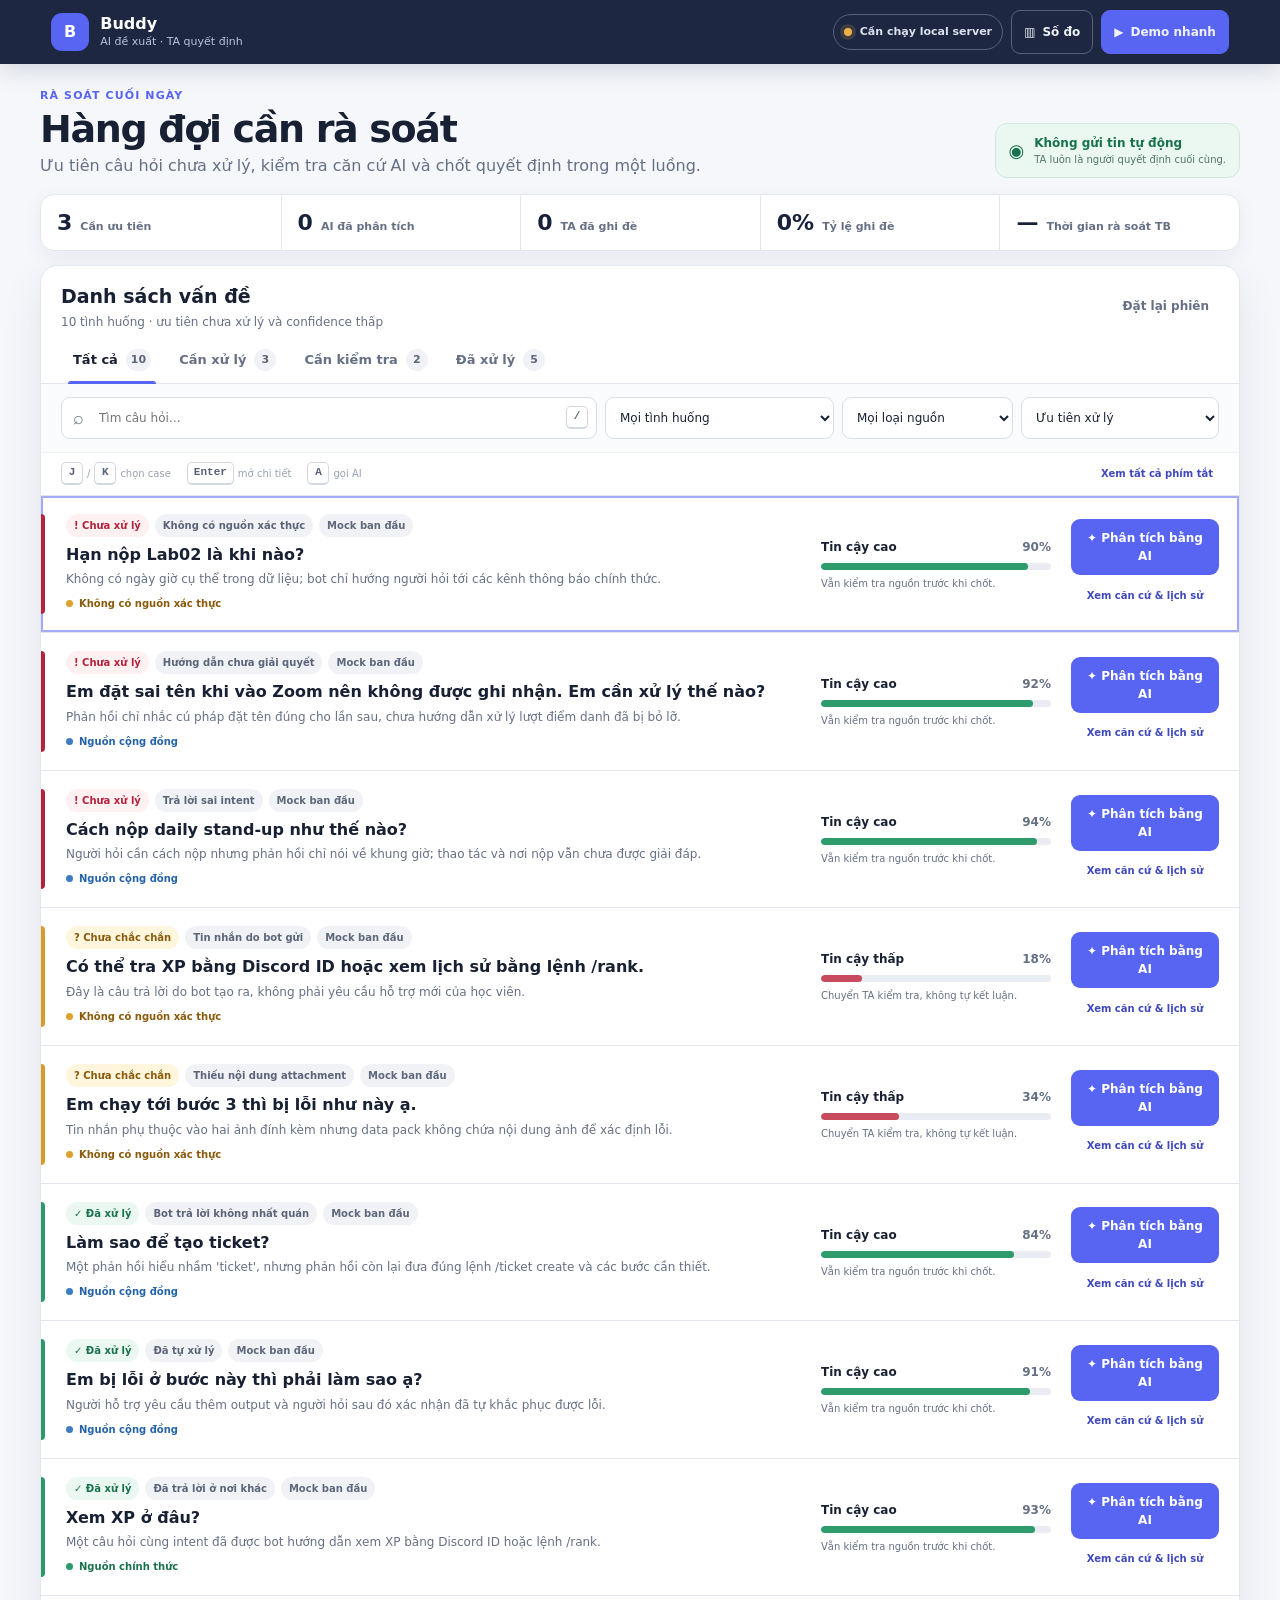
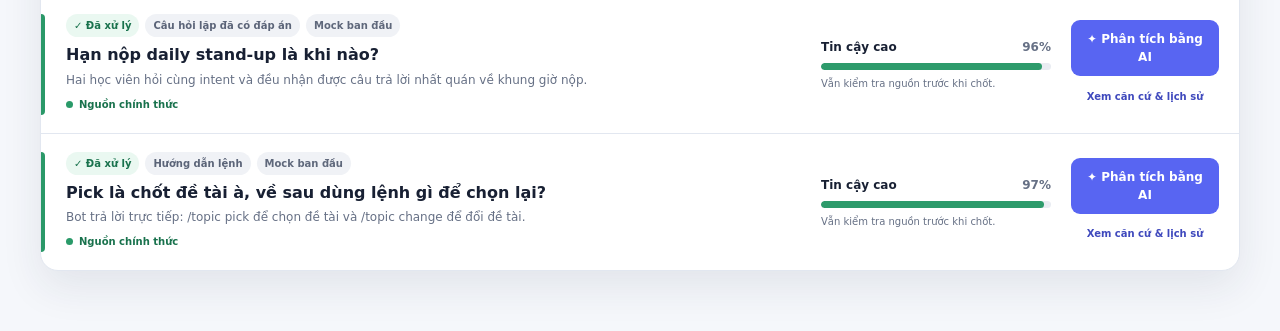
==== commit b1f41a6f: "feat: finalize CP4 spec and upgrade Buddy UI UX" ====
--- a/codebase/prototype/index.html
+++ b/codebase/prototype/index.html
@@ -3,113 +3,75 @@
 <head>
   <meta charset="utf-8">
   <meta name="viewport" content="width=device-width, initial-scale=1">
-  <meta name="description" content="Bản mẫu CP3 dùng AI thật để hỗ trợ TA rà soát vấn đề trên Discord.">
-  <title>Buddy — Rà soát hỗ trợ Discord</title>
+  <meta name="description" content="Buddy dùng AI thật để giúp TA rà soát các vấn đề hỗ trợ trên Discord.">
+  <title>Buddy — Hàng đợi rà soát Discord</title>
   <link rel="stylesheet" href="style.css">
 </head>
 <body>
+  <a class="skip-link" href="#queue">Đi tới hàng đợi</a>
   <header class="topbar">
-    <a class="brand" href="#main-content" aria-label="Buddy — về nội dung chính">
+    <a class="brand" href="#queue" aria-label="Buddy — đi tới hàng đợi">
       <span class="brand-mark" aria-hidden="true">B</span>
-      <span class="brand-copy">
-        <small>Buddy · Không gian dành cho TA</small>
-        <strong>Rà soát hỗ trợ Discord</strong>
-      </span>
+      <span class="brand-copy"><strong>Buddy</strong><small>AI đề xuất · TA quyết định</small></span>
     </a>
-    <span class="mock-badge"><i aria-hidden="true"></i>CP3 · AI thật</span>
+    <div class="topbar-actions">
+      <span class="api-chip checking" id="api-chip" role="status"><i aria-hidden="true"></i><span id="api-status">Đang kiểm tra AI…</span></span>
+      <button class="topbar-button" type="button" data-action="open-metrics" aria-haspopup="dialog"><span aria-hidden="true">▥</span> Số đo</button>
+      <button class="topbar-button primary" type="button" data-action="quick-demo"><span aria-hidden="true">▶</span> Demo nhanh</button>
+    </div>
   </header>
 
   <main class="page-shell" id="main-content">
-    <section class="hero" aria-labelledby="page-title">
-      <div class="hero-copy">
-        <p class="eyebrow">Rà soát cuối ngày</p>
-        <h1 id="page-title">Vấn đề nào vẫn cần TA hỗ trợ?</h1>
-        <p class="helper">AI đề xuất trạng thái từ ngữ cảnh liên quan. TA kiểm tra căn cứ, sửa khi cần và luôn là người đưa ra quyết định cuối cùng.</p>
-        <div class="hero-meta" aria-label="Thông tin bản demo">
-          <span>10 tình huống demo</span>
-          <span>Không gửi tin tự động</span>
-          <span>Không dùng dữ liệu thật</span>
-        </div>
-      </div>
-      <aside class="proof-card" id="api-panel" aria-label="Bằng chứng CP3">
-        <div class="proof-live">
-          <span class="live-dot" aria-hidden="true"></span>
-          <div>
-            <small>Kết nối mô hình</small>
-            <strong id="api-status">Đang kiểm tra AI API…</strong>
-          </div>
-        </div>
-        <div class="proof-grid" aria-label="Kết quả đánh giá CP3">
-          <div><strong>20</strong><span>Test cases</span></div>
-          <div><strong>95%</strong><span>Pass rate</span></div>
-          <div><strong>0</strong><span>Fallback</span></div>
-        </div>
-        <p class="proof-note">Kết quả challenge set · Gemini 3.5 Flash-Lite</p>
-      </aside>
+    <section class="queue-intro" aria-labelledby="page-title">
+      <div><p class="eyebrow">Rà soát cuối ngày</p><h1 id="page-title">Hàng đợi cần rà soát</h1><p>Ưu tiên câu hỏi chưa xử lý, kiểm tra căn cứ AI và chốt quyết định trong một luồng.</p></div>
+      <div class="safety-note"><span aria-hidden="true">◉</span><div><strong>Không gửi tin tự động</strong><small>TA luôn là người quyết định cuối cùng.</small></div></div>
     </section>
 
-    <section class="flow-card" aria-labelledby="flow-title">
-      <div class="flow-heading">
-        <p class="eyebrow">Luồng CP3</p>
-        <h2 id="flow-title">Từ tin nhắn đến quyết định của TA</h2>
-      </div>
-      <ol class="flow-steps">
-        <li><span>1</span><div><strong>Tin nhắn Discord</strong><small>Phát hiện câu hỏi ứng viên</small></div></li>
-        <li><span>2</span><div><strong>AI phân loại</strong><small>Lời gọi model thật qua backend</small></div></li>
-        <li><span>3</span><div><strong>TA rà soát</strong><small>Xem lý do và độ tin cậy</small></div></li>
-        <li><span>4</span><div><strong>TA quyết định</strong><small>Giữ hoặc sửa trạng thái</small></div></li>
-      </ol>
+    <section class="session-dashboard" aria-label="Số liệu phiên hiện tại">
+      <div><span id="metric-pending">0</span><small>Cần ưu tiên</small></div>
+      <div><span id="metric-analyzed">0</span><small>AI đã phân tích</small></div>
+      <div><span id="metric-overrides">0</span><small>TA đã ghi đè</small></div>
+      <div><span id="metric-rate">0%</span><small>Tỷ lệ ghi đè</small></div>
+      <div><span id="metric-time">—</span><small>Thời gian rà soát TB</small></div>
     </section>
 
-    <section class="summary-section" aria-labelledby="summary-title">
-      <div class="section-heading">
-        <div>
-          <p class="eyebrow">Tổng quan</p>
-          <h2 id="summary-title">Trạng thái hỗ trợ hôm nay</h2>
-        </div>
-        <p>Chọn một trạng thái để lọc danh sách.</p>
+    <section class="queue-panel" id="queue" aria-labelledby="queue-title">
+      <div class="queue-header">
+        <div><h2 id="queue-title">Danh sách vấn đề</h2><p id="result-summary" aria-live="polite">Đang tải tình huống…</p></div>
+        <button class="quiet-button" type="button" data-action="reset">Đặt lại phiên</button>
       </div>
-      <div class="summary-grid" id="summary-grid"></div>
-    </section>
-
-    <section class="review-panel" aria-labelledby="review-title">
-      <div class="panel-heading">
-        <div>
-          <p class="eyebrow">Hàng đợi ưu tiên</p>
-          <h2 id="review-title">Cần TA xem hôm nay</h2>
-          <p id="filter-description">Đang hiển thị các vấn đề chưa được xử lý.</p>
-        </div>
-        <div class="panel-actions">
-          <button class="button button-quiet" id="show-all-button" type="button" data-action="show-all">Hiện tất cả</button>
-          <button class="button button-quiet" id="reset-button" type="button" data-action="reset">Đặt lại demo</button>
-        </div>
+      <div class="status-tabs" id="status-tabs" role="tablist" aria-label="Lọc theo trạng thái"></div>
+      <div class="control-bar" aria-label="Tìm kiếm và lọc">
+        <label class="search-field"><span aria-hidden="true">⌕</span><span class="sr-only">Tìm câu hỏi</span><input id="search-input" type="search" placeholder="Tìm câu hỏi…" autocomplete="off"><kbd>/</kbd></label>
+        <label><span class="sr-only">Lọc theo tình huống</span><select id="scenario-filter"><option value="all">Mọi tình huống</option></select></label>
+        <label><span class="sr-only">Lọc theo nguồn</span><select id="source-filter"><option value="all">Mọi loại nguồn</option><option value="official">Nguồn chính thức</option><option value="community">Nguồn cộng đồng</option><option value="none">Không có nguồn</option></select></label>
+        <label><span class="sr-only">Sắp xếp</span><select id="sort-select"><option value="priority">Ưu tiên xử lý</option><option value="confidence-asc">Confidence thấp trước</option><option value="confidence-desc">Confidence cao trước</option><option value="alphabetical">Theo câu hỏi A–Z</option></select></label>
       </div>
-
-      <div id="question-list" class="question-list" aria-live="polite"></div>
-
-      <div id="empty-state" class="empty-state" hidden>
-        <span aria-hidden="true">✓</span>
-        <h3>Không có mục nào ở trạng thái này</h3>
-        <p>Chọn “Hiện tất cả” để xem toàn bộ tình huống.</p>
-      </div>
+      <div class="shortcut-hint" aria-label="Phím tắt"><span><kbd>J</kbd>/<kbd>K</kbd> chọn case</span><span><kbd>Enter</kbd> mở chi tiết</span><span><kbd>A</kbd> gọi AI</span><button type="button" data-action="open-shortcuts">Xem tất cả phím tắt</button></div>
+      <div class="question-list" id="question-list" aria-live="polite"></div>
+      <div class="empty-state" id="empty-state" hidden><span aria-hidden="true">⌕</span><h3>Không tìm thấy tình huống phù hợp</h3><p>Thử thay từ khóa hoặc xóa bớt bộ lọc.</p><button class="button secondary" type="button" data-action="clear-filters">Xóa bộ lọc</button></div>
     </section>
   </main>
 
   <div class="toast" id="toast" role="status" aria-live="polite"></div>
 
-  <dialog id="context-dialog" aria-labelledby="dialog-title">
-    <div class="dialog-header">
-      <div>
-        <p class="eyebrow">Ngữ cảnh liên quan · dữ liệu giả lập</p>
-        <h2 id="dialog-title">Chi tiết tình huống</h2>
-      </div>
-      <button class="icon-button" id="close-dialog" type="button" aria-label="Đóng hộp thoại">×</button>
+  <dialog class="detail-drawer" id="detail-dialog" aria-labelledby="detail-title">
+    <div class="drawer-shell">
+      <header class="drawer-header"><div><p class="eyebrow" id="detail-eyebrow">Chi tiết tình huống</p><h2 id="detail-title">Câu hỏi</h2></div><button class="icon-button" type="button" data-action="close-detail" aria-label="Đóng chi tiết">×</button></header>
+      <ol class="review-progress" id="review-progress" aria-label="Tiến trình rà soát"><li data-step="context"><span>1</span><strong>Xem căn cứ</strong></li><li data-step="analyze"><span>2</span><strong>AI phân tích</strong></li><li data-step="decide"><span>3</span><strong>TA quyết định</strong></li></ol>
+      <div class="drawer-content" id="detail-content"></div>
+      <footer class="drawer-footer" id="detail-footer"></footer>
     </div>
-    <div id="dialog-content"></div>
-    <div class="dialog-footer">
-      <p>Hệ thống chỉ điều hướng; TA tự phản hồi trong luồng gốc.</p>
-      <button class="button button-primary" id="open-source-button" type="button">Mở luồng gốc (mô phỏng)</button>
-    </div>
+  </dialog>
+
+  <dialog class="modal" id="metrics-dialog" aria-labelledby="metrics-title">
+    <header class="modal-header"><div><p class="eyebrow">Minh chứng CP3</p><h2 id="metrics-title">Số đo và hoạt động phiên</h2></div><button class="icon-button" type="button" data-action="close-metrics" aria-label="Đóng số đo">×</button></header>
+    <div class="modal-body" id="metrics-content"></div>
+  </dialog>
+
+  <dialog class="modal shortcuts-modal" id="shortcuts-dialog" aria-labelledby="shortcuts-title">
+    <header class="modal-header"><div><p class="eyebrow">Thao tác nhanh</p><h2 id="shortcuts-title">Phím tắt cho TA</h2></div><button class="icon-button" type="button" data-action="close-shortcuts" aria-label="Đóng phím tắt">×</button></header>
+    <div class="modal-body shortcut-grid"><span><kbd>/</kbd><strong>Tìm kiếm</strong></span><span><kbd>J</kbd><strong>Case tiếp theo</strong></span><span><kbd>K</kbd><strong>Case trước</strong></span><span><kbd>Enter</kbd><strong>Mở chi tiết</strong></span><span><kbd>A</kbd><strong>Phân tích bằng AI</strong></span><span><kbd>1</kbd><strong>Chưa xử lý</strong></span><span><kbd>2</kbd><strong>Chưa chắc chắn</strong></span><span><kbd>3</kbd><strong>Đã xử lý</strong></span><span><kbd>Esc</kbd><strong>Đóng panel</strong></span></div>
   </dialog>
 
   <script src="script.js"></script>
--- a/codebase/prototype/style.css
+++ b/codebase/prototype/style.css
@@ -1,250 +1,286 @@
 :root {
   color-scheme: light;
-  --ink: #172033;
+  --ink: #182033;
   --muted: #667085;
-  --line: #e3e7ef;
+  --subtle: #98a2b3;
+  --line: #e2e7f0;
   --surface: #ffffff;
-  --canvas: #f4f6fb;
-  --navy: #18213a;
+  --canvas: #f5f7fb;
+  --navy: #17213b;
   --indigo: #5865f2;
-  --indigo-dark: #414cc4;
+  --indigo-dark: #3f49bd;
   --indigo-soft: #eef0ff;
-  --red: #b93845;
-  --red-soft: #fff0f1;
-  --amber: #936515;
+  --red: #b4233c;
+  --red-soft: #fff0f2;
+  --amber: #8a5a0a;
   --amber-soft: #fff6dd;
-  --green: #1f7654;
-  --green-soft: #e8f7ef;
-  --shadow: 0 18px 48px rgba(31, 42, 68, 0.1);
-  --shadow-soft: 0 8px 24px rgba(31, 42, 68, 0.06);
+  --green: #19724d;
+  --green-soft: #eaf8f1;
+  --blue: #2463a7;
+  --blue-soft: #eaf3ff;
+  --shadow: 0 16px 42px rgba(31, 42, 68, 0.09);
+  --shadow-soft: 0 6px 20px rgba(31, 42, 68, 0.06);
 }
 
 * { box-sizing: border-box; }
-
 html { overflow-x: hidden; scroll-behavior: smooth; }
-
-body {
-  margin: 0;
-  min-width: 320px;
-  background:
-    radial-gradient(circle at 85% 0%, rgba(88, 101, 242, 0.08), transparent 32rem),
-    var(--canvas);
-  color: var(--ink);
-  font-family: Inter, ui-sans-serif, system-ui, -apple-system, BlinkMacSystemFont, "Segoe UI", sans-serif;
-  line-height: 1.5;
-  overflow-x: hidden;
-}
-
-button { font: inherit; }
-button, a { -webkit-tap-highlight-color: transparent; }
-button:focus-visible, a:focus-visible { outline: 3px solid rgba(88, 101, 242, 0.35); outline-offset: 3px; }
-
-.topbar {
-  position: sticky;
-  top: 0;
-  z-index: 20;
-  min-height: 72px;
-  display: flex;
-  align-items: center;
-  justify-content: space-between;
-  gap: 20px;
-  padding: 0 max(5vw, 24px);
-  background: rgba(24, 33, 58, 0.96);
-  color: white;
-  box-shadow: 0 8px 24px rgba(18, 27, 52, 0.14);
-  backdrop-filter: blur(12px);
-}
-
-.brand { display: flex; align-items: center; gap: 12px; color: inherit; text-decoration: none; }
-.brand-mark { display: grid; place-items: center; width: 40px; height: 40px; border-radius: 12px; background: var(--indigo); font-weight: 850; }
-.brand-copy { display: flex; flex-direction: column; line-height: 1.2; }
-.brand-copy small { color: #bfc7dd; }
-.mock-badge { display: inline-flex; align-items: center; gap: 7px; padding: 6px 10px; border: 1px solid #5d6784; border-radius: 999px; color: #e1e5f2; font-size: 12px; font-weight: 700; }
-.mock-badge i { width: 7px; height: 7px; border-radius: 50%; background: #f0b84f; }
-
-.page-shell { width: min(1180px, 92vw); margin: 0 auto; padding: 38px 0 64px; }
-.hero { display: grid; grid-template-columns: minmax(0, 1fr) 380px; align-items: stretch; gap: 28px; margin-bottom: 24px; }
-.hero-copy { align-self: center; }
-.hero h1 { max-width: 760px; margin: 6px 0 10px; font-size: clamp(30px, 4vw, 46px); line-height: 1.1; letter-spacing: -0.04em; }
-.helper { max-width: 760px; margin: 0; color: var(--muted); font-size: 16px; }
-.hero-meta { display: flex; flex-wrap: wrap; gap: 8px; margin-top: 18px; }
-.hero-meta span { padding: 6px 10px; border: 1px solid var(--line); border-radius: 999px; background: rgba(255, 255, 255, 0.7); color: var(--muted); font-size: 12px; font-weight: 700; }
-.hero-meta .api-ready { border-color: #a9dcc4; background: var(--green-soft); color: var(--green); }
-.hero-meta .api-missing { border-color: #efd59d; background: var(--amber-soft); color: var(--amber); }
-.eyebrow { margin: 0; color: var(--indigo); font-size: 11px; font-weight: 850; letter-spacing: 0.1em; text-transform: uppercase; }
-
-.proof-card { overflow: hidden; border: 1px solid #dfe3ff; border-radius: 20px; background: rgba(255, 255, 255, 0.9); box-shadow: var(--shadow-soft); }
-.proof-live { display: flex; align-items: center; gap: 12px; padding: 16px 18px; border-bottom: 1px solid var(--line); background: linear-gradient(135deg, #f8f9ff, #fff); }
-.proof-live div { min-width: 0; }
-.proof-live small, .proof-live strong { display: block; }
-.proof-live small { margin-bottom: 2px; color: var(--muted); font-size: 11px; font-weight: 750; text-transform: uppercase; letter-spacing: 0.06em; }
-.proof-live strong { overflow: hidden; font-size: 13px; text-overflow: ellipsis; white-space: nowrap; }
-.live-dot { position: relative; flex: 0 0 11px; width: 11px; height: 11px; border-radius: 50%; background: #a1a8bc; box-shadow: 0 0 0 5px #eef0f5; }
-.proof-card.api-ready .live-dot { background: #30a46c; box-shadow: 0 0 0 5px var(--green-soft); }
-.proof-card.api-missing .live-dot { background: #e5aa3f; box-shadow: 0 0 0 5px var(--amber-soft); }
-.proof-grid { display: grid; grid-template-columns: repeat(3, 1fr); padding: 14px 10px 10px; }
-.proof-grid div { padding: 2px 10px; text-align: center; }
-.proof-grid div + div { border-left: 1px solid var(--line); }
-.proof-grid strong, .proof-grid span { display: block; }
-.proof-grid strong { color: var(--navy); font-size: 24px; line-height: 1.1; }
-.proof-grid span { margin-top: 3px; color: var(--muted); font-size: 10px; font-weight: 750; text-transform: uppercase; letter-spacing: 0.05em; }
-.proof-note { margin: 0; padding: 0 16px 13px; color: var(--muted); font-size: 11px; text-align: center; }
-
-.button { border-radius: 10px; padding: 10px 14px; font-weight: 750; cursor: pointer; transition: border-color 150ms ease, background 150ms ease, transform 150ms ease; }
-.button:hover { transform: translateY(-1px); }
-.button-primary { border: 1px solid var(--indigo); background: var(--indigo); color: white; }
-.button-primary:hover { background: var(--indigo-dark); }
-.button-secondary, .button-quiet { border: 1px solid var(--line); background: white; color: var(--ink); }
-.button-secondary:hover, .button-quiet:hover { border-color: #b9c0d0; background: #fafbfe; }
-.button-quiet.active { border-color: var(--indigo); background: var(--indigo-soft); color: var(--indigo-dark); }
-
-.flow-card { display: grid; grid-template-columns: 190px 1fr; gap: 24px; margin-bottom: 30px; padding: 18px 22px; border: 1px solid #dfe3ff; border-radius: 18px; background: linear-gradient(125deg, #fff 0%, #f5f6ff 100%); box-shadow: 0 6px 20px rgba(88, 101, 242, 0.04); }
-.flow-heading h2 { margin: 4px 0 0; font-size: 18px; line-height: 1.3; }
-.flow-steps { display: grid; grid-template-columns: repeat(4, 1fr); gap: 0; margin: 0; padding: 0; list-style: none; }
-.flow-steps li { position: relative; display: flex; align-items: center; gap: 9px; padding-right: 20px; }
-.flow-steps li:not(:last-child)::after { content: "→"; position: absolute; right: 5px; color: #a1a8bc; font-weight: 800; }
-.flow-steps li > span { display: grid; flex: 0 0 30px; place-items: center; width: 30px; height: 30px; border-radius: 9px; background: var(--indigo-soft); color: var(--indigo); font-size: 12px; font-weight: 850; }
-.flow-steps div { min-width: 0; }
-.flow-steps strong, .flow-steps small { display: block; }
-.flow-steps strong { font-size: 13px; }
-.flow-steps small { overflow: hidden; color: var(--muted); font-size: 11px; text-overflow: ellipsis; white-space: nowrap; }
-
-.summary-section { margin-bottom: 24px; }
-.section-heading { display: flex; align-items: flex-end; justify-content: space-between; gap: 20px; margin-bottom: 14px; }
-.section-heading h2 { margin: 4px 0 0; font-size: 22px; }
-.section-heading > p { margin: 0; color: var(--muted); font-size: 13px; }
-.summary-grid { display: grid; grid-template-columns: repeat(3, 1fr); gap: 14px; }
-.summary-card { display: grid; grid-template-columns: 46px 1fr auto; align-items: center; gap: 14px; min-height: 98px; padding: 16px 18px; border: 1px solid var(--line); border-radius: 16px; background: var(--surface); color: var(--ink); text-align: left; cursor: pointer; box-shadow: 0 4px 18px rgba(31, 42, 68, 0.03); transition: transform 160ms ease, box-shadow 160ms ease, border-color 160ms ease; }
-.summary-card:hover { transform: translateY(-2px); box-shadow: var(--shadow); }
-.summary-card.active { border-color: var(--indigo); box-shadow: 0 0 0 3px var(--indigo-soft); }
-.summary-icon { display: grid; place-items: center; width: 46px; height: 46px; border-radius: 13px; font-size: 20px; font-weight: 900; }
-.summary-copy strong, .summary-copy small { display: block; }
-.summary-copy strong { margin-bottom: 2px; }
-.summary-copy small { color: var(--muted); }
-.summary-count { font-size: 30px; font-weight: 850; line-height: 1; }
-.status-unresolved .summary-icon { color: var(--red); background: var(--red-soft); }
-.status-uncertain .summary-icon { color: var(--amber); background: var(--amber-soft); }
-.status-resolved .summary-icon { color: var(--green); background: var(--green-soft); }
-
-.review-panel { overflow: hidden; border: 1px solid var(--line); border-radius: 20px; background: var(--surface); box-shadow: var(--shadow); }
-.panel-heading { display: flex; align-items: center; justify-content: space-between; gap: 24px; padding: 24px 28px; border-bottom: 1px solid var(--line); }
-.panel-heading h2 { margin: 4px 0 2px; font-size: 22px; }
-.panel-heading p:last-child { margin: 0; color: var(--muted); font-size: 13px; }
-.panel-actions { display: flex; flex-wrap: wrap; justify-content: flex-end; gap: 8px; }
+body { margin: 0; min-width: 320px; overflow-x: hidden; background: var(--canvas); color: var(--ink); font-family: Inter, ui-sans-serif, system-ui, -apple-system, BlinkMacSystemFont, "Segoe UI", sans-serif; line-height: 1.5; }
+button, input, select { font: inherit; }
+button, a, select { -webkit-tap-highlight-color: transparent; }
+button:focus-visible, a:focus-visible, input:focus-visible, select:focus-visible, [tabindex]:focus-visible { outline: 3px solid rgba(88, 101, 242, 0.35); outline-offset: 3px; }
+button { min-height: 44px; }
+.sr-only { position: absolute; width: 1px; height: 1px; padding: 0; margin: -1px; overflow: hidden; clip: rect(0, 0, 0, 0); white-space: nowrap; border: 0; }
+.skip-link { position: fixed; top: 8px; left: 8px; z-index: 100; padding: 9px 12px; border-radius: 8px; background: white; color: var(--indigo-dark); transform: translateY(-160%); }
+.skip-link:focus { transform: none; }
+.eyebrow { margin: 0; color: var(--indigo); font-size: 11px; font-weight: 850; letter-spacing: .1em; text-transform: uppercase; }
+kbd { min-width: 22px; padding: 2px 6px; border: 1px solid #d2d7e2; border-bottom-width: 2px; border-radius: 5px; background: white; color: #596176; font: 700 11px/1.4 ui-monospace, SFMono-Regular, Consolas, monospace; text-align: center; }
+
+.topbar { position: sticky; top: 0; z-index: 30; display: flex; min-height: 64px; align-items: center; justify-content: space-between; gap: 20px; padding: 8px max(4vw, 22px); background: rgba(23, 33, 59, .97); color: white; box-shadow: 0 7px 24px rgba(18, 27, 52, .14); backdrop-filter: blur(12px); }
+.brand { display: flex; min-width: 0; align-items: center; gap: 11px; color: inherit; text-decoration: none; }
+.brand-mark { display: grid; width: 38px; height: 38px; flex: 0 0 38px; place-items: center; border-radius: 11px; background: var(--indigo); font-weight: 900; }
+.brand-copy { display: flex; min-width: 0; flex-direction: column; line-height: 1.15; }
+.brand-copy strong { font-size: 16px; }
+.brand-copy small { margin-top: 3px; color: #bac3dc; font-size: 11px; }
+.topbar-actions { display: flex; align-items: center; gap: 8px; }
+.topbar-button { display: inline-flex; align-items: center; gap: 7px; padding: 7px 12px; border: 1px solid #56617f; border-radius: 9px; background: transparent; color: #eef1f8; font-size: 12px; font-weight: 750; cursor: pointer; }
+.topbar-button:hover { background: rgba(255, 255, 255, .08); }
+.topbar-button.primary { border-color: var(--indigo); background: var(--indigo); }
+.api-chip { display: inline-flex; min-height: 36px; align-items: center; gap: 8px; max-width: 290px; padding: 6px 10px; border: 1px solid #56617f; border-radius: 999px; color: #dce1ee; font-size: 11px; font-weight: 700; }
+.api-chip i { width: 8px; height: 8px; flex: 0 0 8px; border-radius: 50%; background: #9ba3b7; }
+.api-chip.ready i { background: #38b77b; box-shadow: 0 0 0 4px rgba(56, 183, 123, .15); }
+.api-chip.missing i { background: #efb247; box-shadow: 0 0 0 4px rgba(239, 178, 71, .15); }
+.api-chip span { overflow: hidden; text-overflow: ellipsis; white-space: nowrap; }
+
+.page-shell { width: min(1200px, calc(100% - 40px)); margin: 0 auto; padding: 24px 0 60px; }
+.queue-intro { display: flex; align-items: flex-end; justify-content: space-between; gap: 28px; margin-bottom: 16px; }
+.queue-intro h1 { margin: 3px 0 4px; font-size: clamp(27px, 3.5vw, 38px); line-height: 1.12; letter-spacing: -.035em; }
+.queue-intro > div > p:last-child { margin: 0; color: var(--muted); }
+.safety-note { display: flex; flex: 0 0 auto; align-items: center; gap: 10px; padding: 10px 13px; border: 1px solid #cfe8dc; border-radius: 12px; background: var(--green-soft); color: var(--green); }
+.safety-note > span { font-size: 18px; }
+.safety-note strong, .safety-note small { display: block; }
+.safety-note strong { font-size: 12px; }
+.safety-note small { color: #507665; font-size: 10px; }
+
+.session-dashboard { display: grid; grid-template-columns: repeat(5, 1fr); margin-bottom: 14px; overflow: hidden; border: 1px solid var(--line); border-radius: 14px; background: var(--surface); box-shadow: var(--shadow-soft); }
+.session-dashboard div { display: flex; align-items: baseline; gap: 8px; padding: 11px 16px; }
+.session-dashboard div + div { border-left: 1px solid var(--line); }
+.session-dashboard span { color: var(--navy); font-size: 22px; font-weight: 850; }
+.session-dashboard small { color: var(--muted); font-size: 11px; font-weight: 700; }
+
+.queue-panel { overflow: hidden; border: 1px solid var(--line); border-radius: 18px; background: var(--surface); box-shadow: var(--shadow); }
+.queue-header { display: flex; align-items: center; justify-content: space-between; gap: 20px; padding: 16px 20px 10px; }
+.queue-header h2 { margin: 0; font-size: 19px; }
+.queue-header p { margin: 2px 0 0; color: var(--muted); font-size: 12px; }
+.quiet-button { padding: 7px 10px; border: 0; background: transparent; color: var(--muted); font-size: 12px; font-weight: 700; cursor: pointer; }
+.quiet-button:hover { color: var(--indigo-dark); }
+
+.status-tabs { display: flex; gap: 4px; padding: 0 20px; border-bottom: 1px solid var(--line); }
+.status-tab { position: relative; display: inline-flex; min-height: 42px; align-items: center; gap: 8px; padding: 7px 12px 10px; border: 0; background: transparent; color: var(--muted); font-size: 13px; font-weight: 750; cursor: pointer; }
+.status-tab::after { content: ""; position: absolute; right: 7px; bottom: -1px; left: 7px; height: 3px; border-radius: 3px 3px 0 0; background: transparent; }
+.status-tab.active { color: var(--ink); }
+.status-tab.active::after { background: var(--indigo); }
+.status-tab .count { display: grid; min-width: 22px; height: 22px; place-items: center; padding: 0 5px; border-radius: 999px; background: #f0f2f7; color: #5d6579; font-size: 11px; }
+.status-tab.status-unresolved.active::after { background: var(--red); }
+.status-tab.status-uncertain.active::after { background: #d79820; }
+.status-tab.status-resolved.active::after { background: #2a9a69; }
+
+.control-bar { display: grid; grid-template-columns: minmax(240px, 1fr) repeat(3, minmax(145px, auto)); gap: 8px; padding: 13px 20px; background: #fafbfc; }
+.control-bar label { min-width: 0; }
+.control-bar input, .control-bar select { width: 100%; min-height: 42px; border: 1px solid #d9dee8; border-radius: 9px; background: white; color: var(--ink); font-size: 12px; }
+.control-bar select { padding: 0 32px 0 10px; }
+.search-field { position: relative; display: flex; align-items: center; }
+.search-field > span[aria-hidden] { position: absolute; left: 12px; z-index: 1; color: var(--muted); font-size: 18px; }
+.search-field input { padding: 0 42px 0 37px; }
+.search-field kbd { position: absolute; right: 9px; }
+.shortcut-hint { display: flex; align-items: center; gap: 16px; padding: 7px 20px; border-top: 1px solid #edf0f5; border-bottom: 1px solid var(--line); color: var(--subtle); font-size: 10px; }
+.shortcut-hint span { display: inline-flex; align-items: center; gap: 4px; }
+.shortcut-hint button { min-height: 28px; margin-left: auto; border: 0; background: transparent; color: var(--indigo-dark); font-size: 10px; font-weight: 750; cursor: pointer; }
+
 .question-list { display: grid; }
-.question-card { position: relative; display: grid; grid-template-columns: minmax(0, 1fr) 165px; gap: 20px 28px; padding: 26px 28px 24px 32px; border-bottom: 1px solid var(--line); transition: background 180ms ease, box-shadow 180ms ease; }
-.question-card::before { content: ""; position: absolute; inset: 20px auto 20px 0; width: 4px; border-radius: 0 6px 6px 0; background: #c9ceda; }
-.question-card.status-unresolved::before { background: var(--red); }
-.question-card.status-uncertain::before { background: #e2a531; }
-.question-card.status-resolved::before { background: #30a46c; }
-.question-card.is-live { background: linear-gradient(90deg, rgba(232, 247, 239, 0.38), transparent 35%); }
-.question-card.is-loading { background: linear-gradient(90deg, #fafbff, #f3f5ff, #fafbff); background-size: 240% 100%; animation: loading-sweep 1.5s ease infinite; }
-.question-card:last-child { border-bottom: 0; }
-.card-topline { display: flex; flex-wrap: wrap; align-items: center; gap: 8px; margin-bottom: 10px; }
-.status-pill, .case-tag, .human-pill, .engine-pill { display: inline-flex; align-items: center; padding: 4px 9px; border-radius: 999px; font-size: 11px; font-weight: 800; }
-.status-pill.resolved { color: var(--green); background: var(--green-soft); }
-.status-pill.unresolved { color: var(--red); background: var(--red-soft); }
-.status-pill.uncertain { color: var(--amber); background: var(--amber-soft); }
-.case-tag { color: #556078; background: #f1f3f7; }
-.human-pill { color: var(--indigo-dark); background: var(--indigo-soft); }
-.engine-pill.mock { color: #556078; background: #f1f3f7; }
-.engine-pill.live { gap: 5px; color: var(--green); background: var(--green-soft); }
-.engine-pill.live::before { content: ""; width: 6px; height: 6px; border-radius: 50%; background: currentColor; }
-.engine-pill.fallback { color: var(--amber); background: var(--amber-soft); }
-.question-card h3 { margin: 0 0 10px; font-size: 19px; line-height: 1.35; }
-.reason-box { margin-top: 12px; padding: 13px 15px; border: 1px solid #e8eaf1; border-radius: 12px; background: #f8f9fc; }
-.reason-box strong { display: block; margin-bottom: 4px; color: #38415a; font-size: 11px; letter-spacing: 0.04em; text-transform: uppercase; }
-.reason-box p { margin: 0; color: var(--muted); font-size: 14px; }
-.uncertain-note, .override-note { margin: 10px 0 0; padding: 10px 12px; border-left: 3px solid #e5aa3f; border-radius: 4px; background: var(--amber-soft); color: #71501a; font-size: 13px; font-weight: 650; }
-.override-note { border-left-color: var(--indigo); background: var(--indigo-soft); color: #38428d; }
-.source-link { display: inline-flex; align-items: center; gap: 6px; margin-top: 12px; color: var(--indigo-dark); font-size: 13px; font-weight: 750; text-decoration: none; }
-.source-link:hover { text-decoration: underline; }
-.confidence { align-self: start; display: grid; justify-items: center; gap: 8px; padding: 14px 12px; border: 1px solid var(--line); border-radius: 14px; background: #fbfcfe; text-align: center; }
-.confidence-ring { display: grid; place-items: center; width: 78px; height: 78px; border-radius: 50%; background: conic-gradient(var(--ring-color, var(--indigo)) var(--confidence), #e9ebf2 0); }
-.confidence-ring::before { content: ""; grid-area: 1 / 1; width: 61px; height: 61px; border-radius: 50%; background: white; }
-.confidence-ring strong { z-index: 1; grid-area: 1 / 1; font-size: 20px; }
-.confidence > strong { font-size: 12px; }
-.confidence > span { color: var(--muted); font-size: 10px; }
-.confidence.high { --ring-color: #30a46c; }
-.confidence.medium { --ring-color: #e2a531; }
-.confidence.low { --ring-color: #c85b65; }
-.actions { grid-column: 1 / -1; display: flex; align-items: center; justify-content: space-between; flex-wrap: wrap; gap: 12px; padding-top: 2px; }
-.primary-actions, .decision-actions, .decision-options { display: flex; align-items: center; flex-wrap: wrap; gap: 8px; }
-.decision-actions { margin-left: auto; }
-.decision-actions > span { color: var(--muted); font-size: 11px; font-weight: 800; letter-spacing: 0.04em; text-transform: uppercase; }
-.decision-options { padding: 3px; border: 1px solid var(--line); border-radius: 11px; background: #f6f7fa; }
-.action-button { padding: 9px 12px; border: 1px solid var(--line); border-radius: 9px; background: white; color: var(--ink); font-weight: 720; cursor: pointer; }
-.action-button:hover { border-color: #b9c0d0; background: #f8f9fc; }
-.action-button:disabled { cursor: wait; opacity: 0.65; transform: none; }
-.action-button.analyze { border-color: var(--indigo); background: var(--indigo); color: white; }
-.action-button.analyze:hover { border-color: var(--indigo-dark); background: var(--indigo-dark); }
-.action-button.context { margin-right: 4px; border-color: #cdd2ff; background: var(--indigo-soft); color: var(--indigo-dark); }
-.decision-options .action-button { padding: 7px 10px; border-color: transparent; background: transparent; font-size: 12px; }
-.decision-options .action-button:hover { background: white; }
-.decision-options .action-button[aria-pressed="true"] { border-color: var(--indigo); background: white; color: var(--indigo-dark); box-shadow: 0 2px 8px rgba(31, 42, 68, 0.08); }
-.empty-state { padding: 55px 24px; text-align: center; color: var(--muted); }
-.empty-state span { display: inline-grid; place-items: center; width: 48px; height: 48px; border-radius: 50%; background: var(--green-soft); color: var(--green); font-weight: 900; }
-.empty-state h3 { margin: 12px 0 4px; color: var(--ink); }
-.empty-state p { margin: 0; }
-
-dialog { width: min(700px, calc(100vw - 32px)); max-height: 86vh; padding: 0; border: 0; border-radius: 18px; color: var(--ink); box-shadow: 0 30px 100px rgba(18, 27, 52, 0.3); }
-dialog::backdrop { background: rgba(19, 28, 50, 0.58); backdrop-filter: blur(3px); }
-.dialog-header, .dialog-footer { display: flex; align-items: center; justify-content: space-between; gap: 18px; padding: 20px 24px; }
-.dialog-header { border-bottom: 1px solid var(--line); }
-.dialog-header h2 { margin: 3px 0 0; }
-.dialog-footer { border-top: 1px solid var(--line); }
-.dialog-footer p { margin: 0; color: var(--muted); font-size: 13px; }
-.icon-button { border: 0; background: transparent; color: var(--muted); font-size: 30px; cursor: pointer; }
-#dialog-content { padding: 22px 24px; }
-.context-summary, .decision-summary { padding: 12px 14px; border-radius: 10px; background: #f4f5f9; color: var(--muted); }
-.decision-summary { display: flex; justify-content: space-between; gap: 14px; margin-bottom: 10px; background: var(--indigo-soft); color: #3f4789; }
-.message { max-width: 84%; margin-top: 14px; padding: 12px 14px; border-radius: 14px 14px 14px 3px; background: #f0f2f7; }
-.message.related { margin-left: auto; border-radius: 14px 14px 3px 14px; background: var(--indigo-soft); }
-.message strong { display: block; margin-bottom: 3px; font-size: 12px; }
-.message p { margin: 0; }
-
-.toast { position: fixed; right: 24px; bottom: 24px; z-index: 10; max-width: 380px; padding: 12px 16px; border-radius: 10px; background: var(--navy); color: white; opacity: 0; transform: translateY(12px); pointer-events: none; transition: opacity 180ms ease, transform 180ms ease; box-shadow: var(--shadow); }
-.toast.visible { opacity: 1; transform: translateY(0); }
-
-@keyframes loading-sweep {
-  from { background-position: 100% 0; }
-  to { background-position: -100% 0; }
-}
+.question-row { position: relative; display: grid; grid-template-columns: minmax(0, 1fr) 230px 148px; align-items: center; gap: 20px; min-height: 132px; padding: 18px 20px 18px 25px; border-bottom: 1px solid var(--line); transition: background 160ms ease, box-shadow 160ms ease; }
+.question-row:last-child { border-bottom: 0; }
+.question-row::before { content: ""; position: absolute; inset: 18px auto 18px 0; width: 4px; border-radius: 0 5px 5px 0; background: #c6ccd8; }
+.question-row.status-unresolved::before { background: var(--red); }
+.question-row.status-uncertain::before { background: #d89a29; }
+.question-row.status-resolved::before { background: #2a9868; }
+.question-row:hover { background: #fbfcff; }
+.question-row.keyboard-selected { z-index: 1; box-shadow: inset 0 0 0 2px rgba(88, 101, 242, .55); }
+.question-row.loading { background: linear-gradient(90deg, #fff, #f1f3ff, #fff); background-size: 240% 100%; animation: loading-sweep 1.5s ease infinite; }
+.row-main { min-width: 0; }
+.row-badges { display: flex; flex-wrap: wrap; align-items: center; gap: 6px; margin-bottom: 7px; }
+.pill { display: inline-flex; min-height: 23px; align-items: center; gap: 5px; padding: 3px 8px; border-radius: 999px; font-size: 10px; font-weight: 800; white-space: nowrap; }
+.pill.status-unresolved { background: var(--red-soft); color: var(--red); }
+.pill.status-uncertain { background: var(--amber-soft); color: var(--amber); }
+.pill.status-resolved { background: var(--green-soft); color: var(--green); }
+.pill.scenario { background: #f0f2f6; color: #5b6478; }
+.pill.engine-mock { background: #f0f2f6; color: #5f687b; }
+.pill.engine-live { background: var(--green-soft); color: var(--green); }
+.pill.engine-fallback { background: var(--amber-soft); color: var(--amber); }
+.pill.human { background: var(--indigo-soft); color: var(--indigo-dark); }
+.question-row h3 { margin: 0 0 5px; overflow: hidden; font-size: 16px; line-height: 1.35; text-overflow: ellipsis; white-space: nowrap; }
+.reason-preview { margin: 0; overflow: hidden; color: var(--muted); font-size: 12px; text-overflow: ellipsis; white-space: nowrap; }
+.source-inline { display: inline-flex; align-items: center; gap: 6px; margin-top: 8px; color: var(--muted); font-size: 10px; font-weight: 750; }
+.source-dot { width: 7px; height: 7px; border-radius: 50%; background: #9da5b6; }
+.source-inline.official { color: var(--green); }
+.source-inline.official .source-dot { background: #2a9a69; }
+.source-inline.community { color: var(--blue); }
+.source-inline.community .source-dot { background: #3c7cc3; }
+.source-inline.none { color: var(--amber); }
+.source-inline.none .source-dot { background: #dda12e; }
+
+.confidence-block { min-width: 0; }
+.confidence-heading { display: flex; align-items: center; justify-content: space-between; gap: 8px; margin-bottom: 7px; }
+.confidence-heading strong { font-size: 12px; }
+.confidence-heading span { color: var(--muted); font-size: 12px; font-weight: 800; }
+.confidence-track { overflow: hidden; height: 7px; border-radius: 999px; background: #e9ecf2; }
+.confidence-track i { display: block; width: var(--confidence); height: 100%; border-radius: inherit; background: var(--confidence-color); }
+.confidence-block.high { --confidence-color: #2d9b6b; }
+.confidence-block.medium { --confidence-color: #d99d2c; }
+.confidence-block.low { --confidence-color: #c74b5d; }
+.confidence-guidance { margin: 7px 0 0; color: var(--muted); font-size: 10px; line-height: 1.35; }
+.row-action { display: grid; gap: 7px; justify-items: stretch; }
+.button { display: inline-flex; min-height: 44px; align-items: center; justify-content: center; gap: 7px; padding: 9px 12px; border: 1px solid transparent; border-radius: 9px; font-size: 12px; font-weight: 780; cursor: pointer; }
+.button.primary { background: var(--indigo); color: white; }
+.button.primary:hover { background: var(--indigo-dark); }
+.button.secondary { border-color: #cfd5e1; background: white; color: var(--ink); }
+.button.secondary:hover { border-color: #aeb6c7; background: #fafbfc; }
+.button.danger { border-color: #f0c6cd; background: var(--red-soft); color: var(--red); }
+.button:disabled { cursor: wait; opacity: .62; }
+.text-action { min-height: 26px; border: 0; background: transparent; color: var(--indigo-dark); font-size: 10px; font-weight: 750; cursor: pointer; }
+.inline-error { grid-column: 1 / -1; margin: -8px 0 0; padding: 9px 11px; border-left: 3px solid var(--red); border-radius: 6px; background: var(--red-soft); color: #8e2638; font-size: 11px; }
+.empty-state { padding: 54px 24px; text-align: center; color: var(--muted); }
+.empty-state > span { display: grid; width: 50px; height: 50px; margin: auto; place-items: center; border-radius: 50%; background: var(--indigo-soft); color: var(--indigo-dark); font-size: 22px; }
+.empty-state h3 { margin: 12px 0 3px; color: var(--ink); }
+.empty-state p { margin: 0 0 14px; }
+
+dialog { color: var(--ink); }
+dialog::backdrop { background: rgba(17, 25, 46, .56); backdrop-filter: blur(2px); }
+.detail-drawer { width: min(960px, 94vw); height: 100vh; max-height: none; margin: 0 0 0 auto; padding: 0; border: 0; background: white; box-shadow: -24px 0 80px rgba(15, 25, 48, .24); }
+.detail-drawer[open] { animation: drawer-in 180ms ease-out; }
+.drawer-shell { display: grid; height: 100%; grid-template-rows: auto auto minmax(0, 1fr) auto; }
+.drawer-header, .modal-header { display: flex; align-items: center; justify-content: space-between; gap: 18px; padding: 18px 22px; border-bottom: 1px solid var(--line); }
+.drawer-header h2, .modal-header h2 { margin: 3px 0 0; font-size: 20px; line-height: 1.25; }
+.icon-button { display: grid; width: 44px; height: 44px; flex: 0 0 44px; place-items: center; border: 0; border-radius: 9px; background: transparent; color: var(--muted); font-size: 28px; cursor: pointer; }
+.icon-button:hover { background: #f1f3f7; color: var(--ink); }
+.review-progress { display: grid; grid-template-columns: repeat(3, 1fr); margin: 0; padding: 11px 22px; border-bottom: 1px solid var(--line); background: #fafbfc; list-style: none; }
+.review-progress li { position: relative; display: flex; align-items: center; gap: 7px; color: var(--subtle); font-size: 11px; }
+.review-progress li:not(:last-child)::after { content: ""; position: absolute; top: 50%; right: 10px; width: 28%; height: 1px; background: #d9dee8; }
+.review-progress span { display: grid; width: 22px; height: 22px; place-items: center; border-radius: 50%; background: #e8ebf1; font-size: 10px; }
+.review-progress li.done, .review-progress li.active { color: var(--indigo-dark); }
+.review-progress li.done span { background: var(--green-soft); color: var(--green); }
+.review-progress li.active span { background: var(--indigo); color: white; }
+.drawer-content { display: grid; min-height: 0; grid-template-columns: minmax(0, 1.12fr) minmax(300px, .88fr); overflow: hidden; }
+.conversation-pane, .decision-pane { min-height: 0; overflow-y: auto; padding: 20px 22px; }
+.conversation-pane { border-right: 1px solid var(--line); }
+.pane-heading { display: flex; align-items: flex-start; justify-content: space-between; gap: 14px; margin-bottom: 14px; }
+.pane-heading h3 { margin: 0; font-size: 15px; }
+.pane-heading p { margin: 3px 0 0; color: var(--muted); font-size: 11px; }
+.message-timeline { position: relative; display: grid; gap: 12px; padding-left: 18px; }
+.message-timeline::before { content: ""; position: absolute; top: 5px; bottom: 5px; left: 5px; width: 2px; background: #e5e9f0; }
+.message { position: relative; padding: 11px 13px; border: 1px solid #e3e7ee; border-radius: 11px; background: #f8f9fb; }
+.message::before { content: ""; position: absolute; top: 16px; left: -18px; width: 8px; height: 8px; border: 2px solid white; border-radius: 50%; background: #b4bbca; box-shadow: 0 0 0 1px #dbe0e9; }
+.message.evidence { border-color: #cdd2ff; background: var(--indigo-soft); box-shadow: inset 3px 0 var(--indigo); }
+.message.evidence::before { background: var(--indigo); }
+.message strong { display: flex; align-items: center; justify-content: space-between; gap: 8px; font-size: 11px; }
+.message strong em { color: var(--indigo-dark); font-size: 9px; font-style: normal; text-transform: uppercase; }
+.message p { margin: 4px 0 0; font-size: 12px; }
+.decision-pane { background: #fcfcfd; }
+.decision-card { padding: 14px; border: 1px solid var(--line); border-radius: 12px; background: white; }
+.decision-card + .decision-card { margin-top: 12px; }
+.decision-topline { display: flex; flex-wrap: wrap; align-items: center; justify-content: space-between; gap: 8px; margin-bottom: 10px; }
+.decision-card h4 { margin: 0 0 5px; font-size: 11px; letter-spacing: .05em; text-transform: uppercase; }
+.decision-card p { margin: 0; color: var(--muted); font-size: 12px; }
+.source-card.official { border-color: #cce7d9; background: var(--green-soft); }
+.source-card.community { border-color: #cadff6; background: var(--blue-soft); }
+.source-card.none { border-color: #ead6a9; background: var(--amber-soft); }
+.policy-list { margin: 7px 0 0; padding-left: 17px; color: var(--muted); font-size: 11px; }
+.policy-list li + li { margin-top: 4px; }
+.structured-output summary, .audit-panel summary { min-height: 40px; padding: 10px 0; color: var(--indigo-dark); font-size: 11px; font-weight: 800; cursor: pointer; }
+.structured-output pre { max-height: 220px; overflow: auto; margin: 0; padding: 11px; border-radius: 8px; background: var(--navy); color: #e6ebf5; font-size: 10px; white-space: pre-wrap; }
+.audit-list { display: grid; gap: 8px; margin: 5px 0 0; padding: 0; list-style: none; }
+.audit-list li { padding-left: 11px; border-left: 2px solid #d9dee8; color: var(--muted); font-size: 10px; }
+.audit-list strong, .audit-list time { display: block; }
+.audit-list strong { color: var(--ink); }
+.drawer-footer { display: flex; align-items: center; justify-content: space-between; gap: 16px; padding: 14px 22px; border-top: 1px solid var(--line); background: white; box-shadow: 0 -8px 24px rgba(31, 42, 68, .05); }
+.footer-status { color: var(--muted); font-size: 11px; }
+.footer-status strong { display: block; color: var(--ink); font-size: 12px; }
+.decision-buttons { display: flex; flex-wrap: wrap; justify-content: flex-end; gap: 7px; }
+.decision-button { min-height: 42px; padding: 8px 11px; border: 1px solid #d3d9e4; border-radius: 8px; background: white; color: var(--ink); font-size: 11px; font-weight: 750; cursor: pointer; }
+.decision-button:hover, .decision-button.active { border-color: var(--indigo); background: var(--indigo-soft); color: var(--indigo-dark); }
+.undo-button { border-style: dashed; }
+
+.modal { width: min(650px, calc(100vw - 28px)); max-height: 88vh; padding: 0; border: 0; border-radius: 16px; background: white; box-shadow: 0 26px 90px rgba(15, 25, 48, .28); }
+.modal-body { padding: 20px 22px; }
+.proof-metrics, .live-metrics { display: grid; grid-template-columns: repeat(3, 1fr); gap: 9px; }
+.live-metrics { grid-template-columns: repeat(4, 1fr); margin-top: 14px; }
+.metric-card { padding: 13px; border: 1px solid var(--line); border-radius: 11px; background: #fafbfc; }
+.metric-card strong, .metric-card span { display: block; }
+.metric-card strong { color: var(--navy); font-size: 25px; }
+.metric-card span { color: var(--muted); font-size: 10px; }
+.metrics-section h3 { margin: 20px 0 8px; font-size: 13px; }
+.metrics-section p { margin: 0; color: var(--muted); font-size: 11px; }
+.shortcut-grid { display: grid; grid-template-columns: 1fr 1fr; gap: 9px; }
+.shortcut-grid > span { display: grid; grid-template-columns: 44px 1fr; align-items: center; gap: 8px; padding: 9px; border-radius: 9px; background: #f6f7fa; font-size: 11px; }
+
+.toast { position: fixed; right: 20px; bottom: 20px; z-index: 60; max-width: min(390px, calc(100vw - 28px)); padding: 11px 14px; border-radius: 9px; background: var(--navy); color: white; opacity: 0; transform: translateY(12px); pointer-events: none; transition: opacity 170ms ease, transform 170ms ease; box-shadow: var(--shadow); font-size: 12px; }
+.toast.visible { opacity: 1; transform: none; }
+
+@keyframes loading-sweep { from { background-position: 100% 0; } to { background-position: -100% 0; } }
+@keyframes drawer-in { from { transform: translateX(35px); opacity: .7; } to { transform: none; opacity: 1; } }
 
 @media (max-width: 900px) {
-  .hero { grid-template-columns: 1fr; }
-  .flow-card { grid-template-columns: 1fr; }
-  .flow-steps { gap: 12px; }
-  .flow-steps li { align-items: flex-start; flex-direction: column; padding-right: 10px; }
-  .flow-steps li:not(:last-child)::after { right: -4px; top: 6px; }
-  .flow-steps small { white-space: normal; }
-}
-
-@media (max-width: 720px) {
-  .topbar { gap: 10px; padding: 12px 14px; }
-  .brand { min-width: 0; }
-  .brand-copy strong { font-size: 14px; }
-  .brand-copy small { display: none; }
-  .mock-badge { padding: 5px 8px; font-size: 10px; }
-  .page-shell { width: calc(100% - 28px); padding-top: 28px; }
-  .hero, .hero > *, .proof-card, .flow-card, .review-panel { min-width: 0; }
-  .hero h1 { font-size: 30px; }
-  .section-heading, .panel-heading { align-items: flex-start; flex-direction: column; }
-  .summary-grid, .flow-steps { grid-template-columns: 1fr; }
-  .flow-steps li { flex-direction: row; }
-  .flow-steps li:not(:last-child)::after { content: "↓"; right: auto; top: auto; bottom: -15px; left: 11px; }
-  .question-card { grid-template-columns: 1fr; padding: 22px 20px; }
-  .confidence { grid-template-columns: auto 1fr; justify-items: start; text-align: left; }
-  .confidence-ring { grid-row: 1 / 3; width: 66px; height: 66px; }
-  .confidence-ring::before { width: 51px; height: 51px; }
-  .decision-actions { width: 100%; margin-left: 0; align-items: flex-start; flex-direction: column; }
-  .decision-options { width: 100%; }
-  .decision-options .action-button { flex: 1; }
-  .panel-heading { padding: 20px; }
-  .panel-actions { justify-content: flex-start; }
-  .dialog-footer { align-items: stretch; flex-direction: column; }
+  .control-bar { grid-template-columns: 1fr 1fr; }
+  .question-row { grid-template-columns: minmax(0, 1fr) 190px; }
+  .row-action { grid-column: 1 / -1; grid-template-columns: 1fr auto; }
+  .drawer-content { grid-template-columns: 1fr; overflow-y: auto; }
+  .conversation-pane, .decision-pane { overflow: visible; }
+  .conversation-pane { border-right: 0; border-bottom: 1px solid var(--line); }
+  .live-metrics { grid-template-columns: 1fr 1fr; }
+}
+
+@media (max-width: 680px) {
+  .topbar { padding: 8px 12px; }
+  .brand-copy small, .api-chip, .topbar-button:not(.primary) { display: none; }
+  .topbar-button.primary { padding: 7px 9px; font-size: 11px; }
+  .page-shell { width: calc(100% - 20px); padding-top: 16px; }
+  .queue-intro { align-items: flex-start; flex-direction: column; gap: 10px; }
+  .queue-intro h1 { font-size: 27px; }
+  .safety-note { width: 100%; }
+  .session-dashboard { grid-template-columns: 1fr 1fr; }
+  .session-dashboard div:nth-child(n+3) { border-top: 1px solid var(--line); }
+  .session-dashboard div:nth-child(3), .session-dashboard div:nth-child(5) { border-left: 0; }
+  .session-dashboard span { font-size: 19px; }
+  .status-tabs { overflow-x: auto; padding: 0 10px; }
+  .status-tab { flex: 0 0 auto; padding-inline: 9px; }
+  .control-bar { grid-template-columns: 1fr; padding: 11px; }
+  .queue-panel, .control-bar, .question-row, .row-main { min-width: 0; }
+  .shortcut-hint { display: none; }
+  .question-row { grid-template-columns: 1fr; gap: 13px; min-height: 0; padding: 16px 14px 16px 19px; }
+  .question-row h3, .reason-preview { white-space: normal; }
+  .question-row h3 { font-size: 15px; }
+  .row-action { grid-column: auto; grid-template-columns: 1fr auto; }
+  .detail-drawer { width: 100vw; }
+  .drawer-header, .conversation-pane, .decision-pane, .drawer-footer { padding-inline: 15px; }
+  .review-progress { padding-inline: 15px; }
+  .review-progress strong { font-size: 9px; }
+  .review-progress li:not(:last-child)::after { display: none; }
+  .drawer-footer { align-items: stretch; flex-direction: column; }
+  .decision-buttons { display: grid; grid-template-columns: 1fr 1fr 1fr; }
+  .decision-button { padding-inline: 6px; font-size: 9px; }
+  .proof-metrics, .live-metrics { grid-template-columns: 1fr 1fr; }
+  .shortcut-grid { grid-template-columns: 1fr; }
+}
+
+@media (max-width: 380px) {
+  .topbar-button.primary span { display: none; }
+  .session-dashboard div { padding: 9px 11px; }
+  .queue-header { padding-inline: 13px; }
+  .quiet-button { padding-inline: 4px; }
+  .status-tab { font-size: 11px; }
+  .row-action { grid-template-columns: 1fr; }
+  .text-action { min-height: 36px; }
 }
 
 @media (prefers-reduced-motion: reduce) {
-  *, *::before, *::after { scroll-behavior: auto !important; transition: none !important; }
-}
+  *, *::before, *::after { scroll-behavior: auto !important; transition: none !important; animation: none !important; }
+}
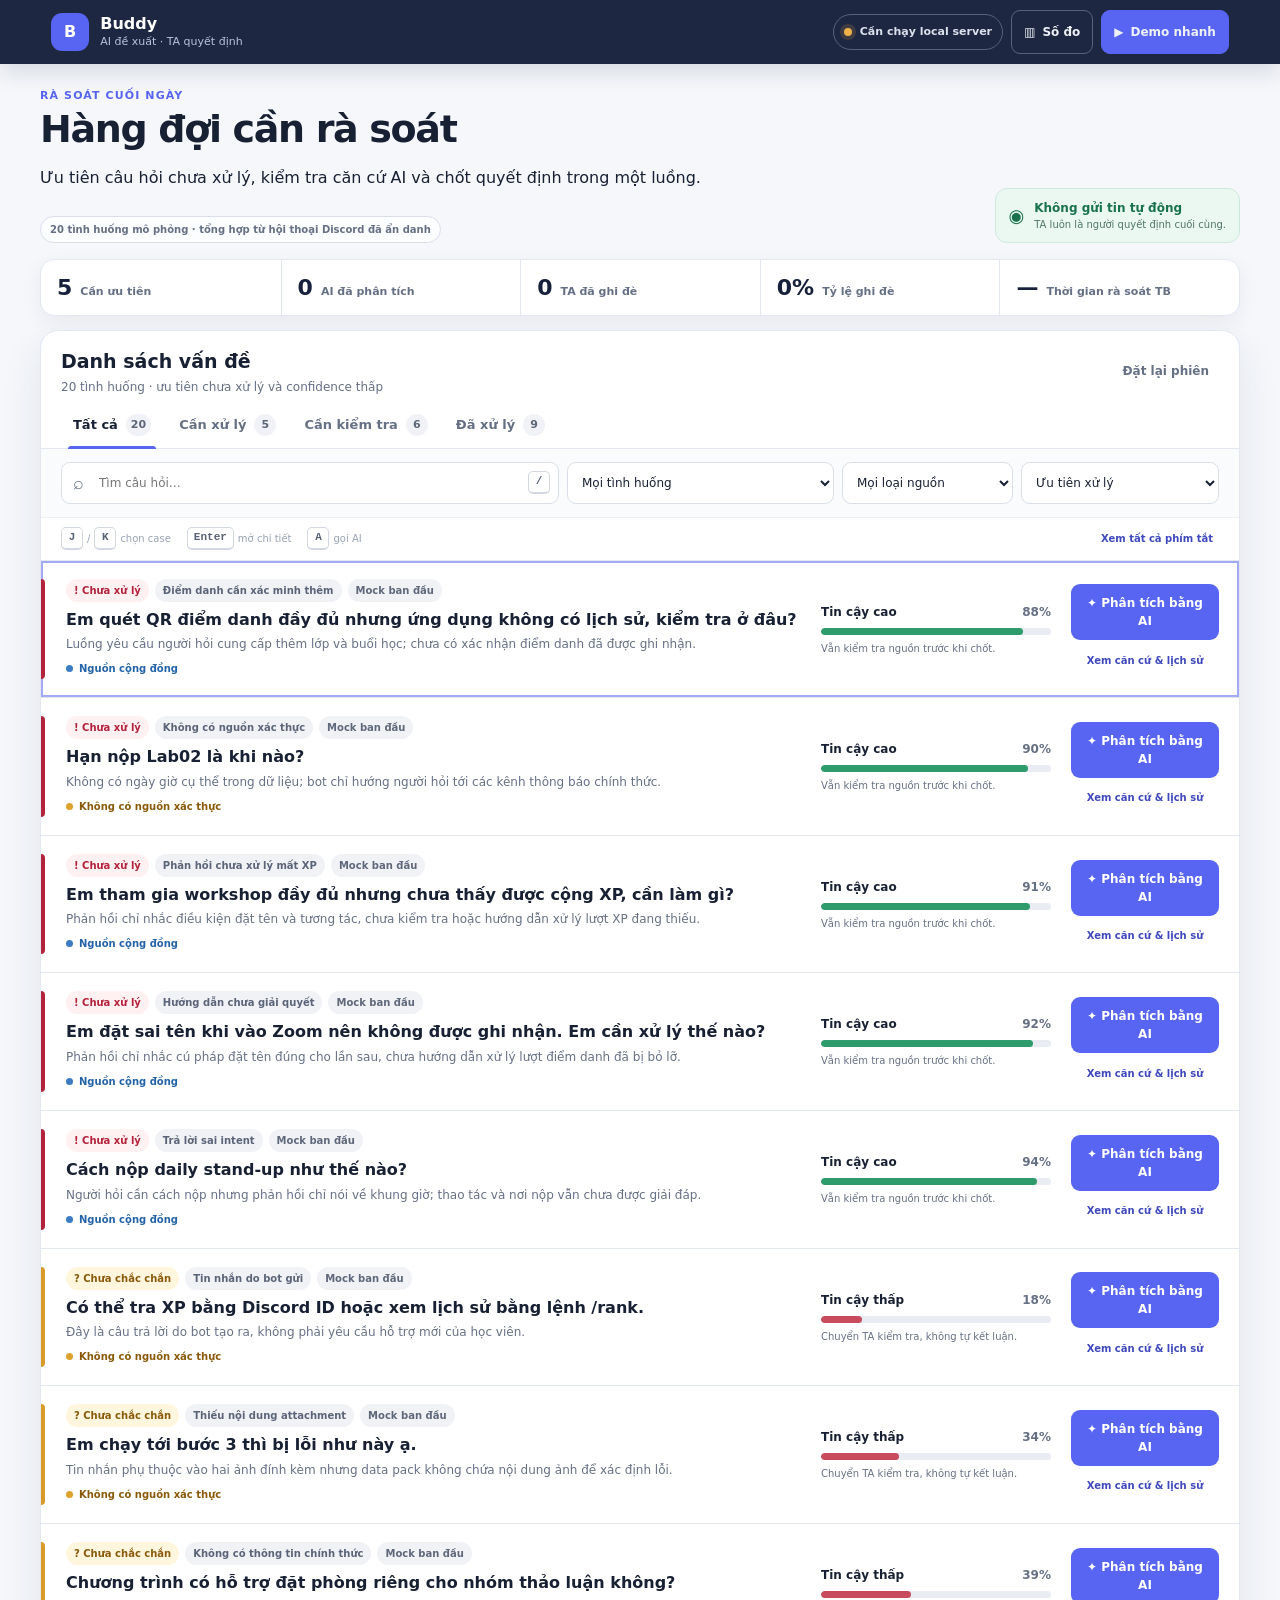
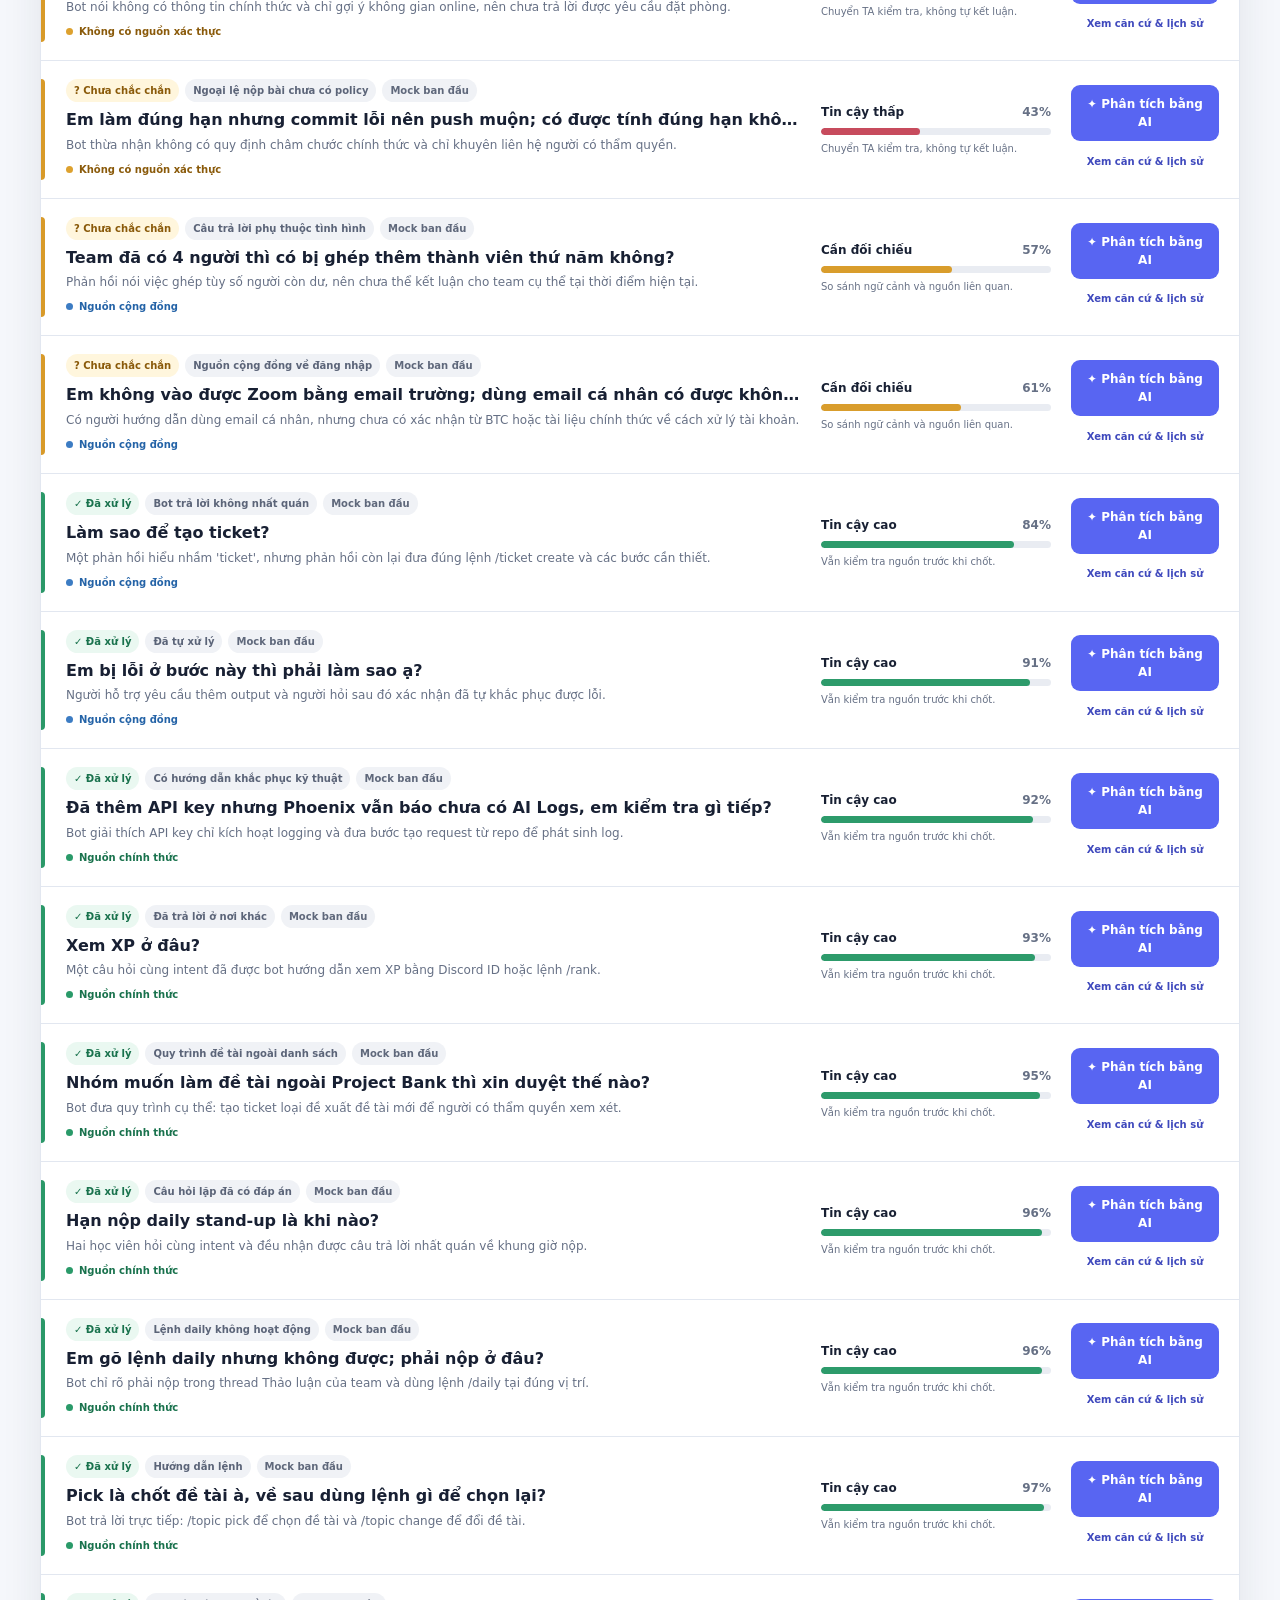
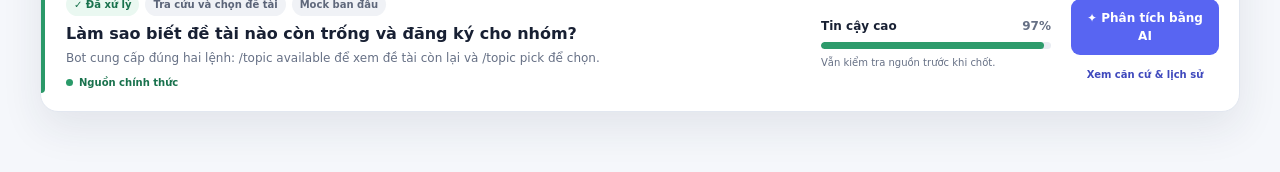
==== commit 3bb32996: "feat: expand prototype to 20 anonymized Discord mock cases" ====
--- a/codebase/prototype/index.html
+++ b/codebase/prototype/index.html
@@ -23,7 +23,7 @@
 
   <main class="page-shell" id="main-content">
     <section class="queue-intro" aria-labelledby="page-title">
-      <div><p class="eyebrow">Rà soát cuối ngày</p><h1 id="page-title">Hàng đợi cần rà soát</h1><p>Ưu tiên câu hỏi chưa xử lý, kiểm tra căn cứ AI và chốt quyết định trong một luồng.</p></div>
+      <div><p class="eyebrow">Rà soát cuối ngày</p><h1 id="page-title">Hàng đợi cần rà soát</h1><p>Ưu tiên câu hỏi chưa xử lý, kiểm tra căn cứ AI và chốt quyết định trong một luồng.</p><p class="dataset-note">20 tình huống mô phỏng · tổng hợp từ hội thoại Discord đã ẩn danh</p></div>
       <div class="safety-note"><span aria-hidden="true">◉</span><div><strong>Không gửi tin tự động</strong><small>TA luôn là người quyết định cuối cùng.</small></div></div>
     </section>
 
--- a/codebase/prototype/style.css
+++ b/codebase/prototype/style.css
@@ -55,6 +55,7 @@
 .queue-intro { display: flex; align-items: flex-end; justify-content: space-between; gap: 28px; margin-bottom: 16px; }
 .queue-intro h1 { margin: 3px 0 4px; font-size: clamp(27px, 3.5vw, 38px); line-height: 1.12; letter-spacing: -.035em; }
 .queue-intro > div > p:last-child { margin: 0; color: var(--muted); }
+.queue-intro > div > p.dataset-note { display: inline-flex; margin-top: 10px; padding: 5px 9px; border: 1px solid #d9deea; border-radius: 999px; background: rgba(255, 255, 255, .72); color: var(--muted); font-size: 10px; font-weight: 750; }
 .safety-note { display: flex; flex: 0 0 auto; align-items: center; gap: 10px; padding: 10px 13px; border: 1px solid #cfe8dc; border-radius: 12px; background: var(--green-soft); color: var(--green); }
 .safety-note > span { font-size: 18px; }
 .safety-note strong, .safety-note small { display: block; }
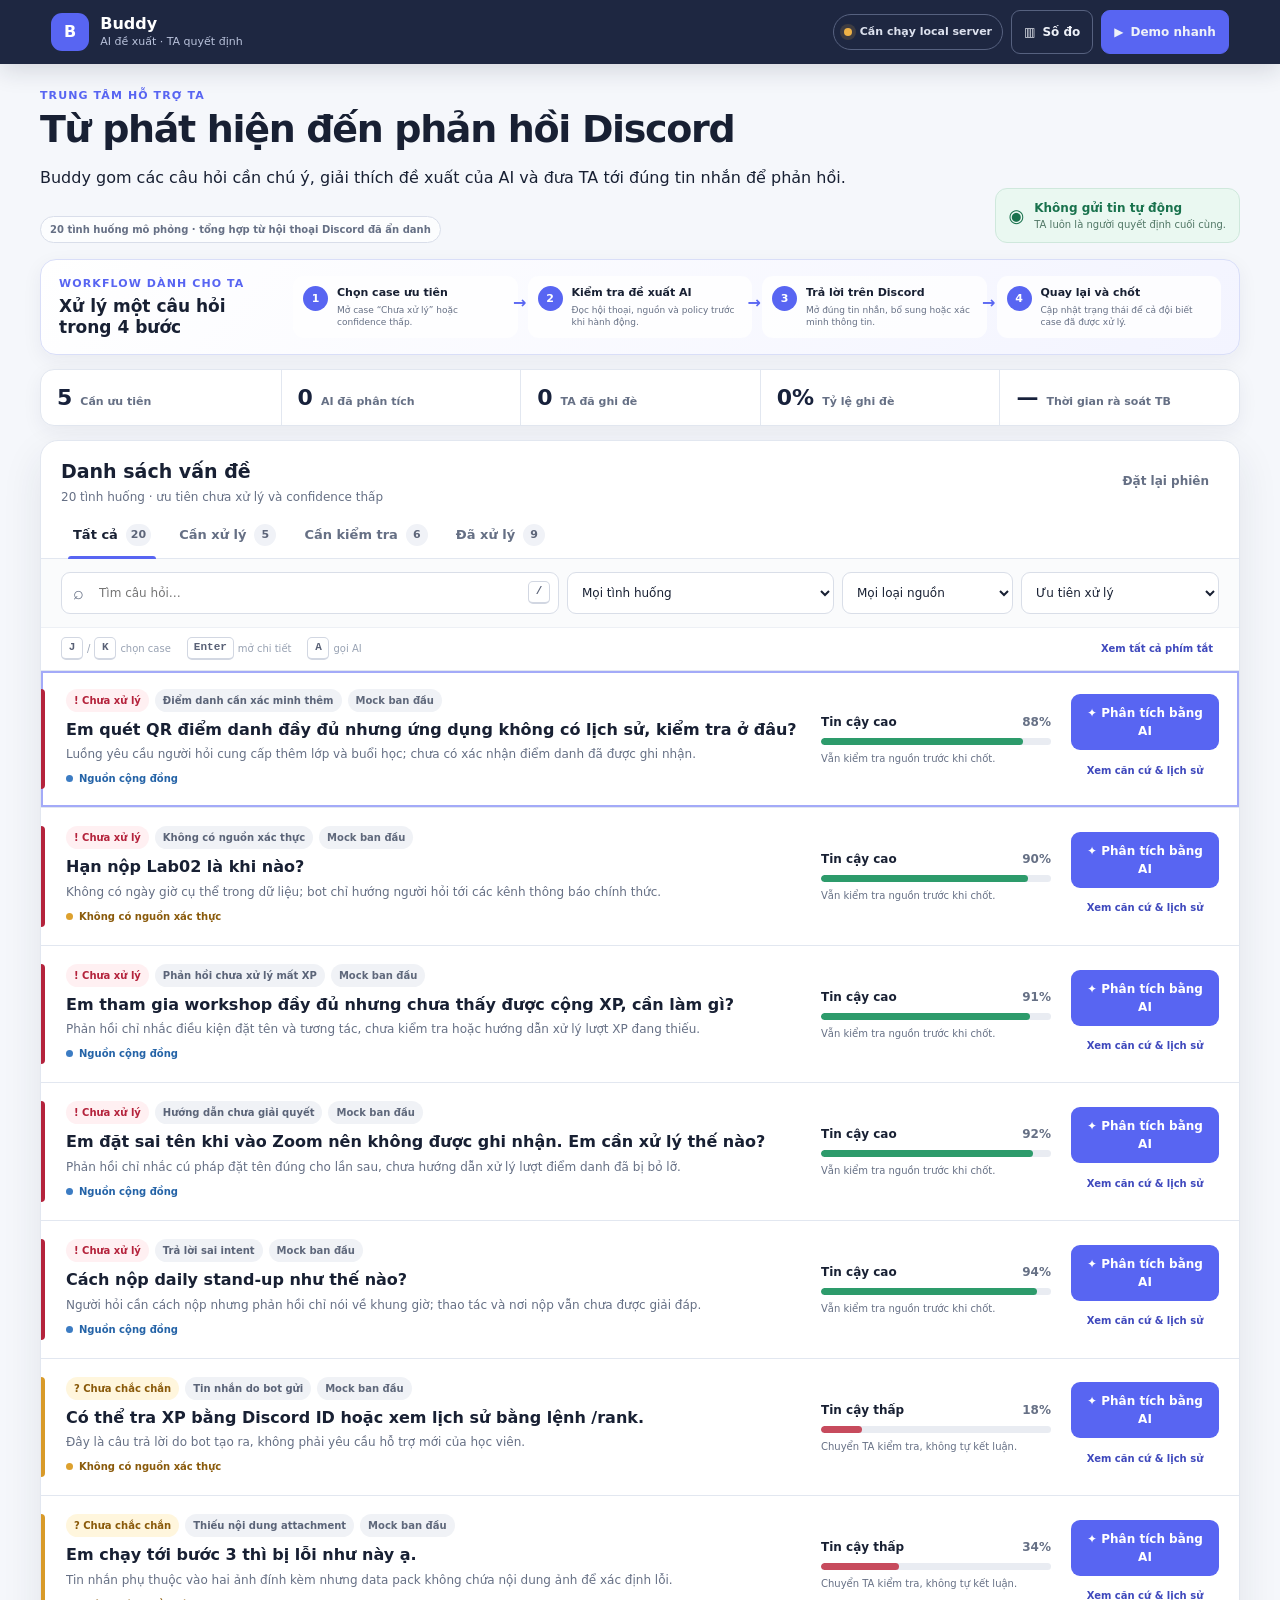
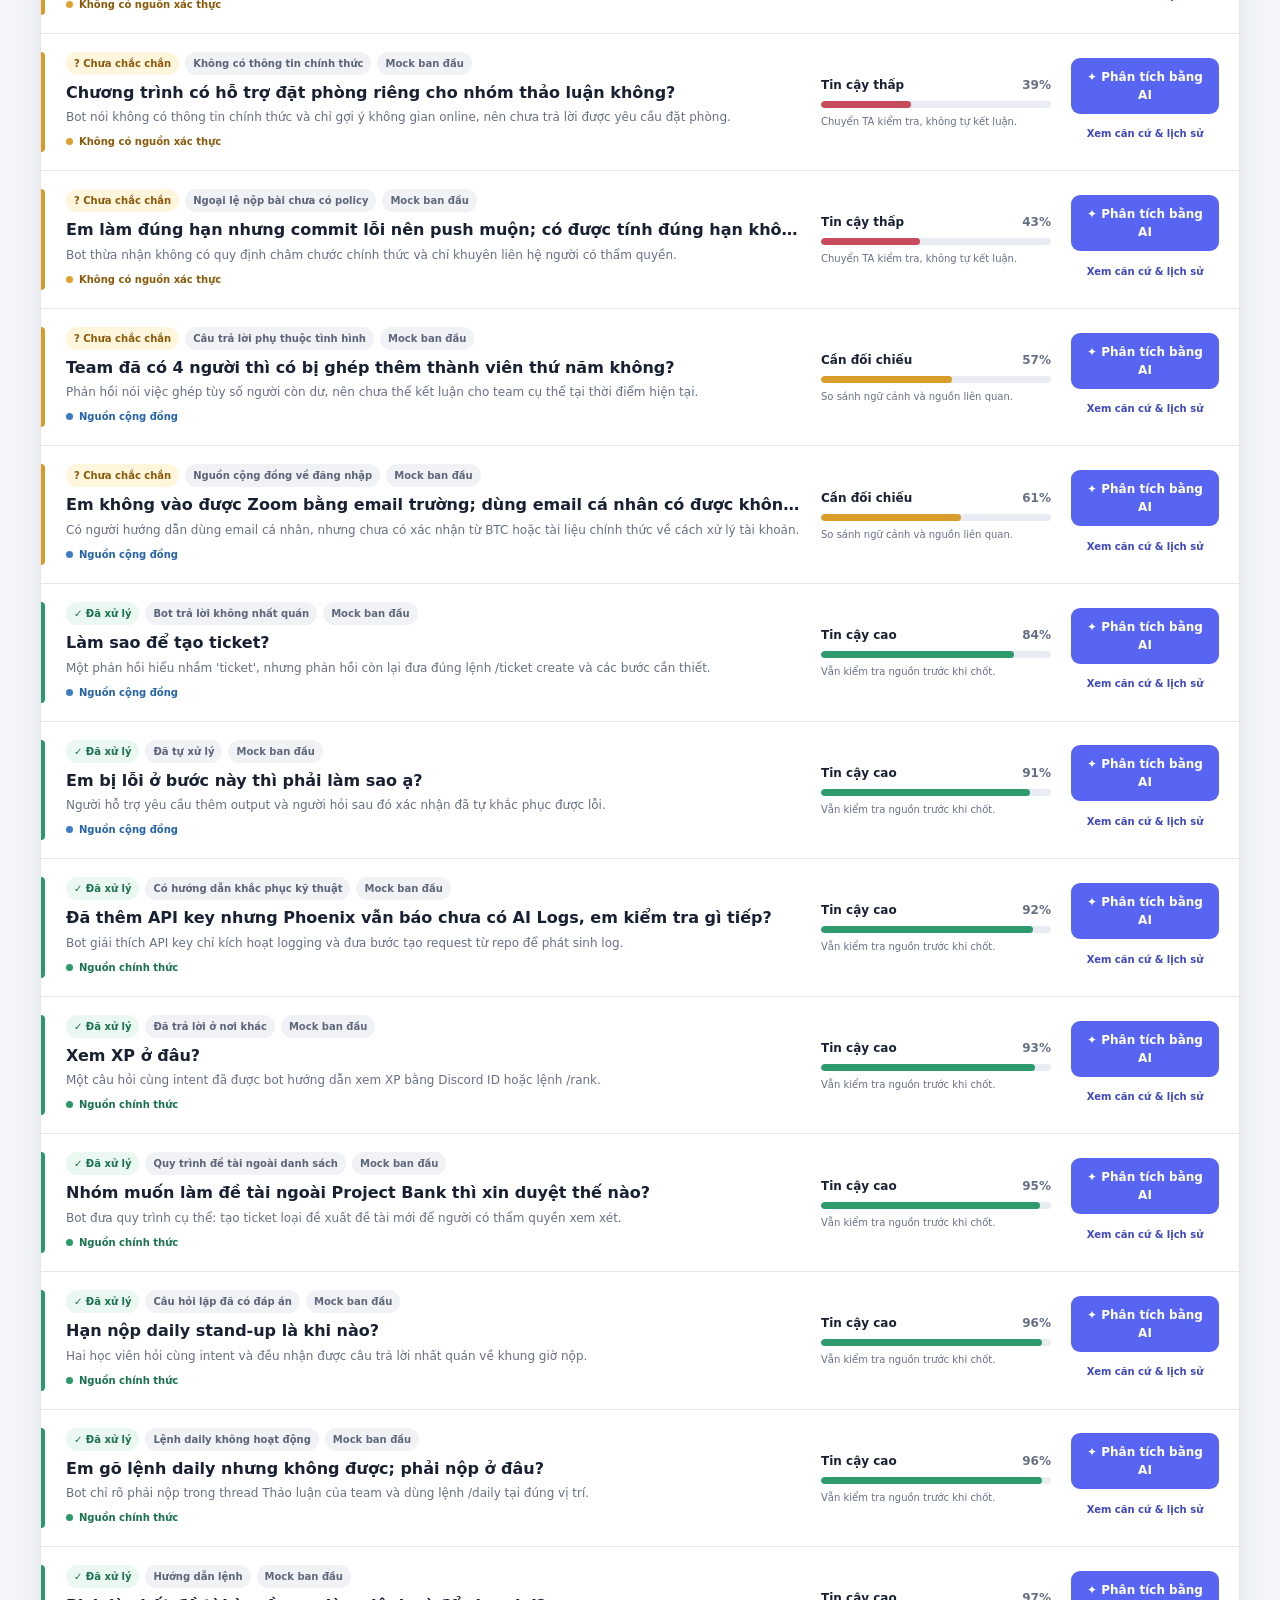
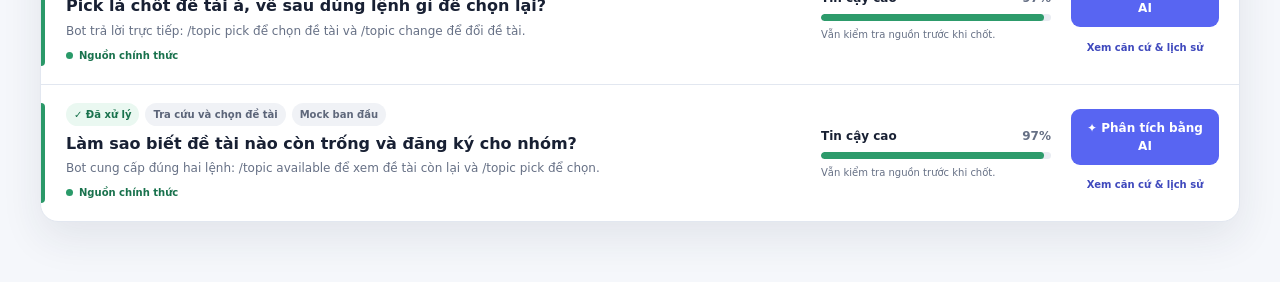
==== commit 6acf1f6e: "feat: improve TA workflow and Discord mock" ====
--- a/codebase/prototype/index.html
+++ b/codebase/prototype/index.html
@@ -23,8 +23,18 @@
 
   <main class="page-shell" id="main-content">
     <section class="queue-intro" aria-labelledby="page-title">
-      <div><p class="eyebrow">Rà soát cuối ngày</p><h1 id="page-title">Hàng đợi cần rà soát</h1><p>Ưu tiên câu hỏi chưa xử lý, kiểm tra căn cứ AI và chốt quyết định trong một luồng.</p><p class="dataset-note">20 tình huống mô phỏng · tổng hợp từ hội thoại Discord đã ẩn danh</p></div>
+      <div><p class="eyebrow">Trung tâm hỗ trợ TA</p><h1 id="page-title">Từ phát hiện đến phản hồi Discord</h1><p>Buddy gom các câu hỏi cần chú ý, giải thích đề xuất của AI và đưa TA tới đúng tin nhắn để phản hồi.</p><p class="dataset-note">20 tình huống mô phỏng · tổng hợp từ hội thoại Discord đã ẩn danh</p></div>
       <div class="safety-note"><span aria-hidden="true">◉</span><div><strong>Không gửi tin tự động</strong><small>TA luôn là người quyết định cuối cùng.</small></div></div>
+    </section>
+
+    <section class="workflow-guide" aria-labelledby="workflow-title">
+      <div class="workflow-heading"><p class="eyebrow">Workflow dành cho TA</p><h2 id="workflow-title">Xử lý một câu hỏi trong 4 bước</h2></div>
+      <ol>
+        <li><span>1</span><div><strong>Chọn case ưu tiên</strong><small>Mở case “Chưa xử lý” hoặc confidence thấp.</small></div></li>
+        <li><span>2</span><div><strong>Kiểm tra đề xuất AI</strong><small>Đọc hội thoại, nguồn và policy trước khi hành động.</small></div></li>
+        <li><span>3</span><div><strong>Trả lời trên Discord</strong><small>Mở đúng tin nhắn, bổ sung hoặc xác minh thông tin.</small></div></li>
+        <li><span>4</span><div><strong>Quay lại và chốt</strong><small>Cập nhật trạng thái để cả đội biết case đã được xử lý.</small></div></li>
+      </ol>
     </section>
 
     <section class="session-dashboard" aria-label="Số liệu phiên hiện tại">
@@ -58,7 +68,7 @@
   <dialog class="detail-drawer" id="detail-dialog" aria-labelledby="detail-title">
     <div class="drawer-shell">
       <header class="drawer-header"><div><p class="eyebrow" id="detail-eyebrow">Chi tiết tình huống</p><h2 id="detail-title">Câu hỏi</h2></div><button class="icon-button" type="button" data-action="close-detail" aria-label="Đóng chi tiết">×</button></header>
-      <ol class="review-progress" id="review-progress" aria-label="Tiến trình rà soát"><li data-step="context"><span>1</span><strong>Xem căn cứ</strong></li><li data-step="analyze"><span>2</span><strong>AI phân tích</strong></li><li data-step="decide"><span>3</span><strong>TA quyết định</strong></li></ol>
+      <ol class="review-progress" id="review-progress" aria-label="Tiến trình rà soát"><li data-step="context"><span>1</span><strong>Xem căn cứ</strong></li><li data-step="analyze"><span>2</span><strong>Kiểm tra AI</strong></li><li data-step="reply"><span>3</span><strong>Trả lời Discord</strong></li><li data-step="decide"><span>4</span><strong>Chốt trạng thái</strong></li></ol>
       <div class="drawer-content" id="detail-content"></div>
       <footer class="drawer-footer" id="detail-footer"></footer>
     </div>
--- a/codebase/prototype/style.css
+++ b/codebase/prototype/style.css
@@ -61,6 +61,16 @@
 .safety-note strong, .safety-note small { display: block; }
 .safety-note strong { font-size: 12px; }
 .safety-note small { color: #507665; font-size: 10px; }
+
+.workflow-guide { display: grid; grid-template-columns: 210px 1fr; align-items: center; gap: 24px; margin-bottom: 14px; padding: 16px 18px; border: 1px solid #d9def8; border-radius: 16px; background: linear-gradient(135deg, #fff 0%, #f3f4ff 100%); box-shadow: var(--shadow-soft); }
+.workflow-heading h2 { margin: 3px 0 0; font-size: 17px; line-height: 1.25; }
+.workflow-guide ol { display: grid; grid-template-columns: repeat(4, 1fr); gap: 10px; margin: 0; padding: 0; list-style: none; }
+.workflow-guide li { position: relative; display: flex; min-width: 0; align-items: flex-start; gap: 9px; padding: 10px; border-radius: 11px; background: rgba(255, 255, 255, .82); }
+.workflow-guide li:not(:last-child)::after { content: "→"; position: absolute; top: 15px; right: -9px; z-index: 1; color: var(--indigo); font-weight: 900; }
+.workflow-guide li > span { display: grid; width: 25px; height: 25px; flex: 0 0 25px; place-items: center; border-radius: 50%; background: var(--indigo); color: white; font-size: 11px; font-weight: 850; }
+.workflow-guide strong, .workflow-guide small { display: block; }
+.workflow-guide strong { font-size: 11px; line-height: 1.3; }
+.workflow-guide small { margin-top: 3px; color: var(--muted); font-size: 9px; line-height: 1.35; }
 
 .session-dashboard { display: grid; grid-template-columns: repeat(5, 1fr); margin-bottom: 14px; overflow: hidden; border: 1px solid var(--line); border-radius: 14px; background: var(--surface); box-shadow: var(--shadow-soft); }
 .session-dashboard div { display: flex; align-items: baseline; gap: 8px; padding: 11px 16px; }
@@ -163,7 +173,7 @@
 .drawer-header h2, .modal-header h2 { margin: 3px 0 0; font-size: 20px; line-height: 1.25; }
 .icon-button { display: grid; width: 44px; height: 44px; flex: 0 0 44px; place-items: center; border: 0; border-radius: 9px; background: transparent; color: var(--muted); font-size: 28px; cursor: pointer; }
 .icon-button:hover { background: #f1f3f7; color: var(--ink); }
-.review-progress { display: grid; grid-template-columns: repeat(3, 1fr); margin: 0; padding: 11px 22px; border-bottom: 1px solid var(--line); background: #fafbfc; list-style: none; }
+.review-progress { display: grid; grid-template-columns: repeat(4, 1fr); margin: 0; padding: 11px 22px; border-bottom: 1px solid var(--line); background: #fafbfc; list-style: none; }
 .review-progress li { position: relative; display: flex; align-items: center; gap: 7px; color: var(--subtle); font-size: 11px; }
 .review-progress li:not(:last-child)::after { content: ""; position: absolute; top: 50%; right: 10px; width: 28%; height: 1px; background: #d9dee8; }
 .review-progress span { display: grid; width: 22px; height: 22px; place-items: center; border-radius: 50%; background: #e8ebf1; font-size: 10px; }
@@ -202,13 +212,22 @@
 .audit-list li { padding-left: 11px; border-left: 2px solid #d9dee8; color: var(--muted); font-size: 10px; }
 .audit-list strong, .audit-list time { display: block; }
 .audit-list strong { color: var(--ink); }
-.drawer-footer { display: flex; align-items: center; justify-content: space-between; gap: 16px; padding: 14px 22px; border-top: 1px solid var(--line); background: white; box-shadow: 0 -8px 24px rgba(31, 42, 68, .05); }
+.drawer-footer { display: grid; grid-template-columns: minmax(180px, .7fr) minmax(0, 1.3fr); align-items: center; gap: 16px; padding: 14px 22px; border-top: 1px solid var(--line); background: white; box-shadow: 0 -8px 24px rgba(31, 42, 68, .05); }
 .footer-status { color: var(--muted); font-size: 11px; }
 .footer-status strong { display: block; color: var(--ink); font-size: 12px; }
+.footer-actions { display: grid; gap: 8px; }
+.footer-action-label { margin: 0; color: var(--muted); font-size: 10px; font-weight: 750; text-align: right; }
 .decision-buttons { display: flex; flex-wrap: wrap; justify-content: flex-end; gap: 7px; }
 .decision-button { min-height: 42px; padding: 8px 11px; border: 1px solid #d3d9e4; border-radius: 8px; background: white; color: var(--ink); font-size: 11px; font-weight: 750; cursor: pointer; }
 .decision-button:hover, .decision-button.active { border-color: var(--indigo); background: var(--indigo-soft); color: var(--indigo-dark); }
 .undo-button { border-style: dashed; }
+.discord-link { display: inline-flex; align-items: center; justify-content: center; gap: 5px; background: var(--indigo); color: white !important; border-color: var(--indigo); text-decoration: none; }
+.discord-link:hover { background: var(--indigo-dark); border-color: var(--indigo-dark); color: white !important; }
+.discord-link.replied { border-color: #b9e0cd; background: var(--green-soft); color: var(--green) !important; }
+.discord-link.replied:hover { border-color: #8fcbae; background: #ddf3e8; color: #125c3d !important; }
+.ta-next-action { margin-top: 12px; padding: 12px 14px; border-left: 4px solid var(--indigo); border-radius: 9px; background: var(--indigo-soft); }
+.ta-next-action strong { display: block; margin-bottom: 3px; color: var(--indigo-dark); font-size: 11px; text-transform: uppercase; }
+.ta-next-action p { color: #414b72; }
 
 .modal { width: min(650px, calc(100vw - 28px)); max-height: 88vh; padding: 0; border: 0; border-radius: 16px; background: white; box-shadow: 0 26px 90px rgba(15, 25, 48, .28); }
 .modal-body { padding: 20px 22px; }
@@ -230,6 +249,9 @@
 @keyframes drawer-in { from { transform: translateX(35px); opacity: .7; } to { transform: none; opacity: 1; } }
 
 @media (max-width: 900px) {
+  .workflow-guide { grid-template-columns: 1fr; gap: 12px; }
+  .workflow-guide ol { grid-template-columns: 1fr 1fr; }
+  .workflow-guide li:nth-child(2)::after { display: none; }
   .control-bar { grid-template-columns: 1fr 1fr; }
   .question-row { grid-template-columns: minmax(0, 1fr) 190px; }
   .row-action { grid-column: 1 / -1; grid-template-columns: 1fr auto; }
@@ -247,6 +269,9 @@
   .queue-intro { align-items: flex-start; flex-direction: column; gap: 10px; }
   .queue-intro h1 { font-size: 27px; }
   .safety-note { width: 100%; }
+  .workflow-guide { padding: 14px; }
+  .workflow-guide ol { grid-template-columns: 1fr; }
+  .workflow-guide li::after { display: none; }
   .session-dashboard { grid-template-columns: 1fr 1fr; }
   .session-dashboard div:nth-child(n+3) { border-top: 1px solid var(--line); }
   .session-dashboard div:nth-child(3), .session-dashboard div:nth-child(5) { border-left: 0; }
@@ -265,8 +290,9 @@
   .review-progress { padding-inline: 15px; }
   .review-progress strong { font-size: 9px; }
   .review-progress li:not(:last-child)::after { display: none; }
-  .drawer-footer { align-items: stretch; flex-direction: column; }
-  .decision-buttons { display: grid; grid-template-columns: 1fr 1fr 1fr; }
+  .drawer-footer { grid-template-columns: 1fr; align-items: stretch; }
+  .footer-action-label { text-align: left; }
+  .decision-buttons { display: grid; grid-template-columns: 1fr 1fr; }
   .decision-button { padding-inline: 6px; font-size: 9px; }
   .proof-metrics, .live-metrics { grid-template-columns: 1fr 1fr; }
   .shortcut-grid { grid-template-columns: 1fr; }
